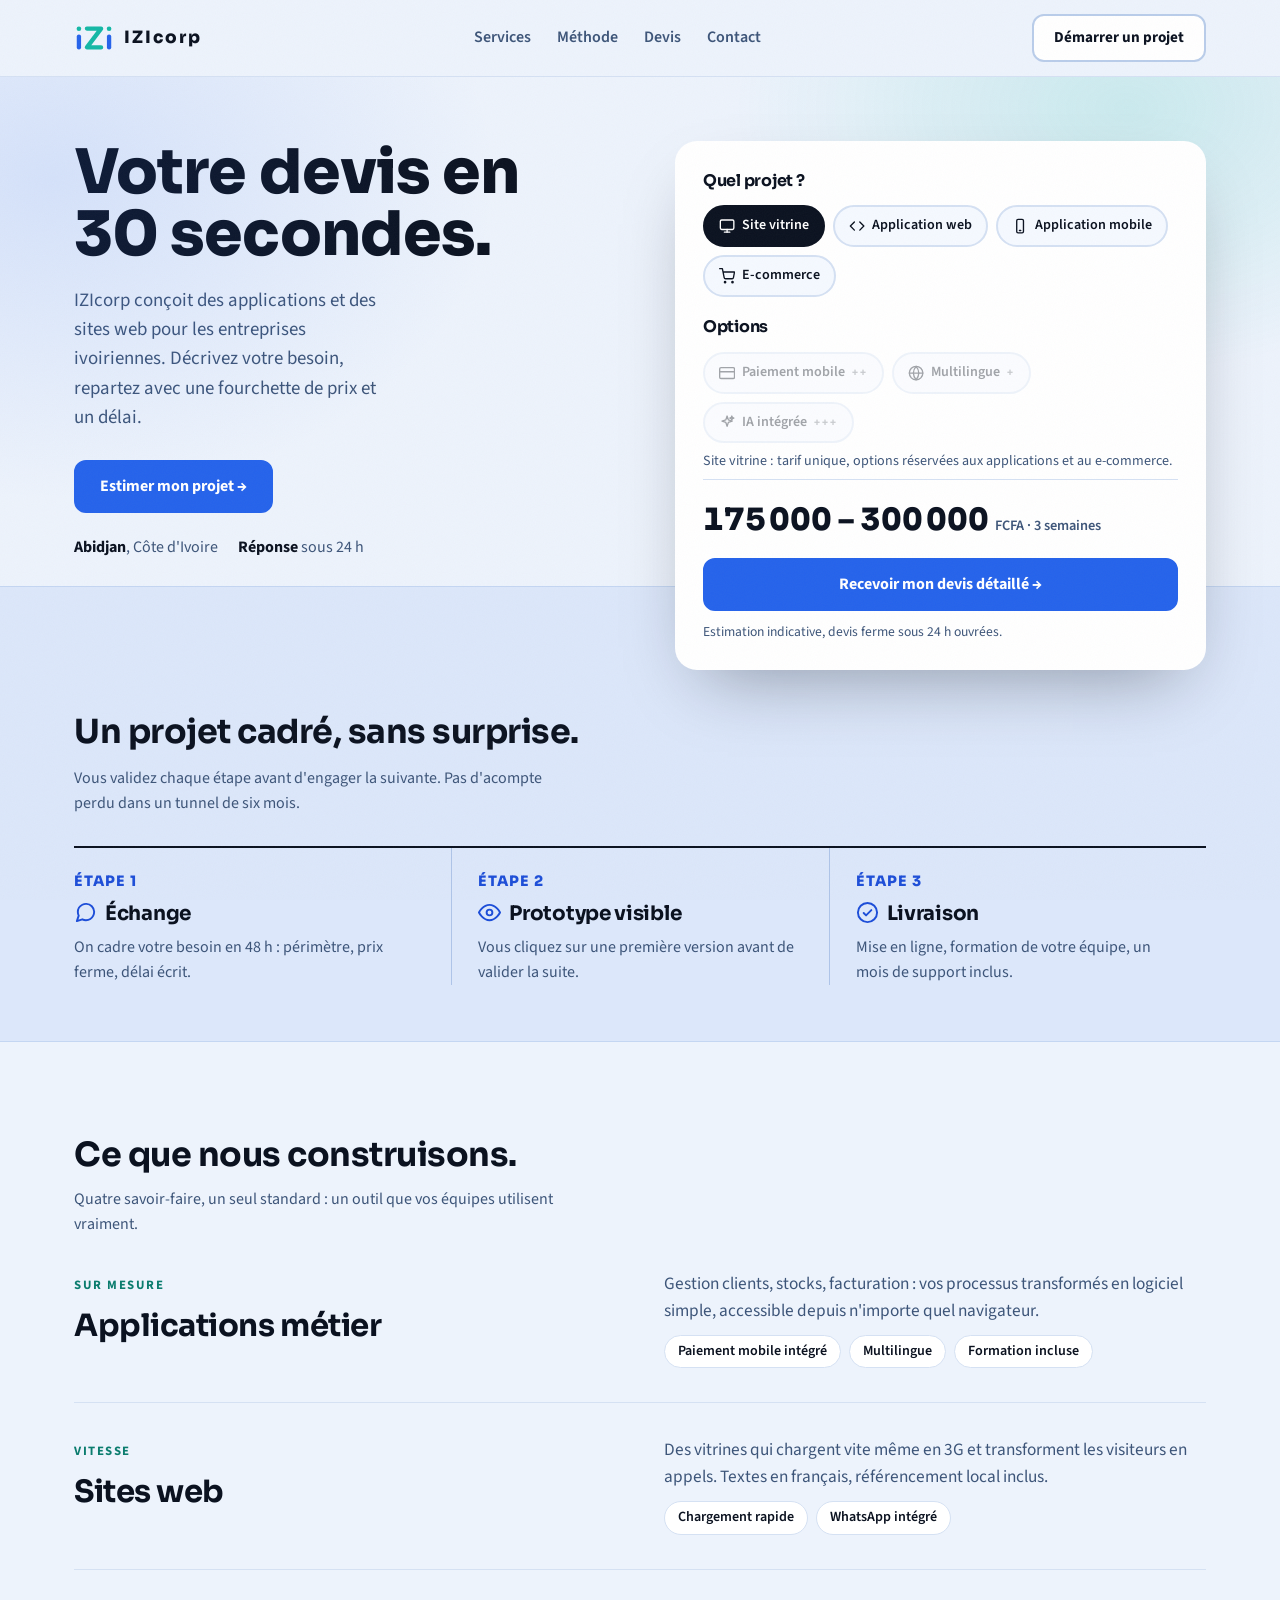
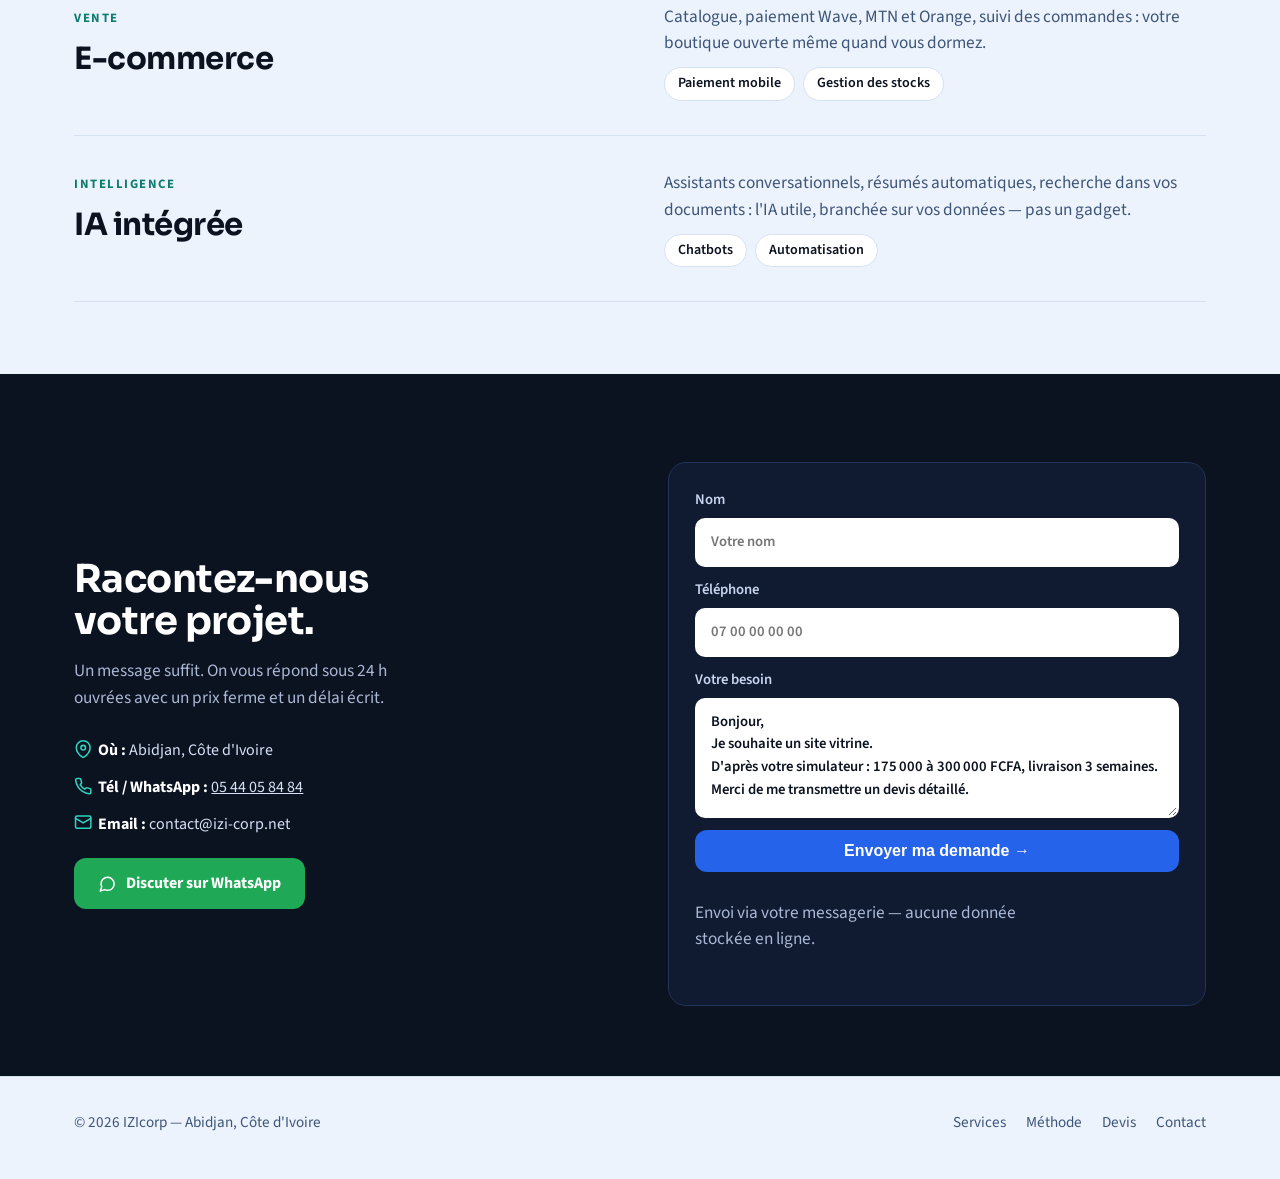
==== index.html @ d90603bd "Site vitrine IZIcorp : landing + estimateur + kit logo" ====
<!DOCTYPE html>
<html lang="fr">
<head>
<meta charset="utf-8">
<meta name="viewport" content="width=device-width,initial-scale=1">
<title>IZIcorp — Applications et sites web à Abidjan</title>
<meta name="description" content="IZIcorp conçoit des applications et des sites web pour les entreprises ivoiriennes. Estimez votre projet en 30 secondes, devis détaillé sous 24 h.">
<meta name="color-scheme" content="light">
<link rel="canonical" href="https://izi-corp.net/">
<meta property="og:type" content="website">
<meta property="og:locale" content="fr_CI">
<meta property="og:site_name" content="IZIcorp">
<meta property="og:title" content="IZIcorp — Applications et sites web à Abidjan">
<meta property="og:description" content="Estimez votre projet en 30 secondes : applications, sites web, e-commerce et IA pour les entreprises ivoiriennes. Devis détaillé sous 24 h.">
<meta property="og:url" content="https://izi-corp.net/">
<meta property="og:image" content="https://izi-corp.net/IZIcorp-logo/png/izicorp-logo-couleur-2048.png">
<meta name="twitter:card" content="summary_large_image">
<meta name="twitter:title" content="IZIcorp — Applications et sites web à Abidjan">
<meta name="twitter:description" content="Estimez votre projet en 30 secondes. Devis détaillé sous 24 h.">
<meta name="twitter:image" content="https://izi-corp.net/IZIcorp-logo/png/izicorp-logo-couleur-2048.png">
<script type="application/ld+json">
{"@context":"https://schema.org","@type":"ProfessionalService","name":"IZIcorp",
"description":"Conception d'applications, sites web, e-commerce et solutions IA à Abidjan, Côte d'Ivoire.",
"url":"https://izi-corp.net/","email":"contact@izi-corp.net",
"address":{"@type":"PostalAddress","addressLocality":"Abidjan","addressCountry":"CI"},
"areaServed":"Côte d'Ivoire","priceRange":"FCFA 175000+","telephone":"+2250544058484",
"openingHours":"Mo-Fr 08:00-18:00"}
</script>
<link rel="icon" href="IZIcorp-logo/favicon/favicon.ico" sizes="any">
<link rel="icon" href="IZIcorp-logo/favicon/favicon.svg" type="image/svg+xml">
<link rel="apple-touch-icon" href="IZIcorp-logo/png/apple-touch-icon-180.png">
<link rel="preconnect" href="https://fonts.googleapis.com">
<link rel="preconnect" href="https://fonts.gstatic.com" crossorigin>
<link href="https://fonts.googleapis.com/css2?family=Sora:wght@600;700;800&family=Source+Sans+3:ital,wght@0,400;0,600;0,700;1,400&display=swap" rel="stylesheet">
<style>
:root{
--bg:#EDF3FC; --surface:#fff; --ink:#0B1220; --muted:#3D5579;
--blue:#2563EB; --blue-deep:#1D4ED8; --teal:#14B8A6; --teal-ink:#0B7C6E;
--night:#0B1220; --line:#D5E1F3; --field:#F5F9FF;
}
*{box-sizing:border-box;margin:0;padding:0}
html{scroll-behavior:smooth}
body{font-family:'Source Sans 3',system-ui,-apple-system,'Segoe UI',sans-serif;background:var(--bg);color:var(--ink);line-height:1.55;-webkit-font-smoothing:antialiased}
body::after{content:"";position:fixed;inset:0;pointer-events:none;opacity:.035;z-index:60;
background-image:url("data:image/svg+xml,%3Csvg xmlns='http://www.w3.org/2000/svg' width='140' height='140'%3E%3Cfilter id='n'%3E%3CfeTurbulence type='fractalNoise' baseFrequency='0.9' numOctaves='2'/%3E%3C/filter%3E%3Crect width='140' height='140' filter='url(%23n)'/%3E%3C/svg%3E")}
.wrap{max-width:1180px;margin:0 auto;padding:0 24px}
h1,h2,h3{font-family:Sora,sans-serif;text-wrap:balance;letter-spacing:-.015em}
a{color:inherit}
:focus-visible{outline:3px solid var(--teal);outline-offset:3px;border-radius:6px}
/* ---------- header ---------- */
.site-head{position:sticky;top:0;z-index:50;background:rgba(237,243,252,.92);
background:color-mix(in srgb,var(--bg) 88%,transparent);backdrop-filter:blur(10px);-webkit-backdrop-filter:blur(10px);border-bottom:1px solid var(--line)}
.site-head .wrap{display:flex;align-items:center;justify-content:space-between;padding-top:14px;padding-bottom:14px}
.brand{display:flex;align-items:center;gap:10px;font-family:Sora,sans-serif;font-weight:800;letter-spacing:2px;font-size:17px;text-decoration:none}
nav.main{display:flex;gap:26px;font-weight:600;color:var(--muted)}
nav.main a{text-decoration:none}
nav.main a:hover{color:var(--ink)}
@media(max-width:760px){nav.main{display:none}.site-head .btn-ghost{display:none}.site-head .burger{display:block}}
.burger{display:none;position:relative}
.burger summary{list-style:none;cursor:pointer;font-weight:800;font-size:1.25rem;line-height:1;padding:9px 13px;border:2px solid #B9CDEA;border-radius:10px;background:var(--surface)}
.burger summary::-webkit-details-marker{display:none}
.burger .menu{position:absolute;right:0;top:calc(100% + 8px);background:var(--surface);border:1px solid var(--line);border-radius:14px;box-shadow:0 20px 50px -20px rgba(11,18,32,.35);display:grid;min-width:190px;padding:8px;z-index:60}
.burger .menu a{padding:11px 14px;text-decoration:none;font-weight:600;border-radius:8px}
.burger .menu a:hover{background:var(--field)}
.btn{display:inline-block;background:var(--blue);color:#fff;font-weight:700;padding:12px 24px;border-radius:12px;text-decoration:none;border:2px solid var(--blue);font-size:1rem}
@media(hover:hover){.btn:hover{background:var(--blue-deep);border-color:var(--blue-deep)}}
.btn-ghost{display:inline-block;font-weight:700;padding:10px 20px;border-radius:12px;text-decoration:none;color:var(--ink);border:2px solid #B9CDEA;background:var(--surface);font-size:.95rem}
@media(hover:hover){.btn-ghost:hover{border-color:var(--blue);color:var(--blue-deep)}}
/* ---------- hero ---------- */
.hero{position:relative}
.hero .wrap{display:grid;grid-template-columns:1.02fr .98fr;gap:48px;padding-top:64px;align-items:start}
.hero::before{content:"";position:absolute;inset:0;pointer-events:none;
background:
radial-gradient(560px 380px at 88% 6%,color-mix(in srgb,var(--teal) 16%,transparent),transparent 70%),
radial-gradient(640px 460px at 4% 20%,color-mix(in srgb,var(--blue) 12%,transparent),transparent 70%)}
.hero h1{font-size:clamp(2.5rem,4.8vw,4rem);font-weight:800;line-height:1.02}
.hero h1 .t{color:var(--teal-ink)}
.lead{color:var(--muted);font-size:1.18rem;margin:20px 0 28px;max-width:35ch}
.hero-cta{display:flex;gap:14px;flex-wrap:wrap;align-items:center}
.reassure{margin-top:22px;color:var(--muted);font-size:1rem;display:flex;gap:20px;flex-wrap:wrap}
.reassure b{color:var(--ink)}
/* estimator */
.estim{background:var(--surface);border-radius:22px;padding:28px;box-shadow:0 30px 70px -28px rgba(11,18,32,.4);margin-bottom:-84px;position:relative;z-index:2}
.estim h2{font-size:1rem;margin-bottom:12px}
.estim .grp{margin-bottom:16px}
.pills{display:flex;gap:8px;flex-wrap:wrap}
.pills button{border:2px solid var(--line);background:var(--field);border-radius:99px;padding:8px 14px;font:inherit;font-size:.88rem;font-weight:600;color:var(--ink);cursor:pointer}
@media(hover:hover){.pills button:hover{border-color:var(--blue)}}
.pills button.on{background:var(--ink);border-color:var(--ink);color:#fff}
.pills .cost{opacity:.55;font-weight:800;letter-spacing:2px;font-size:.8em}
.pills button{display:inline-flex;align-items:center;gap:7px}
.ic{width:1.15em;height:1.15em;flex:none;fill:none;stroke:currentColor;stroke-width:2;stroke-linecap:round;stroke-linejoin:round}
.step h3 .ic{color:var(--blue-deep);margin-right:8px;vertical-align:-0.2em}
.contact .direct .ic{margin-right:6px;vertical-align:-0.2em;color:#2DD4BF}
.btn-wa{display:inline-flex;align-items:center;gap:10px;margin-top:22px;background:#1FA855;color:#fff;font-weight:700;padding:13px 24px;border-radius:12px;text-decoration:none}
@media(hover:hover){.btn-wa:hover{background:#178542}}
.pills button:disabled{opacity:.38;cursor:not-allowed}
.hintline{font-size:.88rem;color:var(--muted);margin-top:8px;min-height:1.4em}
.result{border-top:1px solid var(--line);margin-top:6px;padding-top:16px}
.range{font-family:Sora,sans-serif;font-size:clamp(1.5rem,2.4vw,2rem);font-weight:800;font-variant-numeric:tabular-nums}
.range small{font-size:.9rem;font-family:'Source Sans 3',sans-serif;font-weight:600;color:var(--muted)}
.result .btn{margin-top:14px;width:100%;text-align:center}
.disclaimer{font-size:.85rem;color:var(--muted);margin-top:10px}
/* reveal */
.rv span{display:inline-block;transition:opacity .5s ease-out,transform .5s ease-out,filter .5s ease-out}
html.js .rv span{opacity:0;transform:translateY(10px);filter:blur(3px)}
html.js .rv.in span{opacity:1;transform:none;filter:none}
@media(prefers-reduced-motion:reduce){.rv span{opacity:1;transform:none;filter:none;transition:none}html{scroll-behavior:auto}}
/* ---------- method band ---------- */
.band{background:#DCE7FA;border-block:1px solid #C4D6F2;padding:120px 0 56px}
.band h2{font-size:clamp(1.6rem,2.6vw,2.2rem);margin-bottom:8px}
.band .sub{color:var(--muted);margin-bottom:30px;max-width:60ch}
.steps{display:grid;grid-template-columns:repeat(3,1fr);gap:0;border-top:2px solid var(--ink)}
.step{padding:22px 26px 0 0}
.step + .step{padding-left:26px;border-left:1px solid #AEC4E8}
.step .n{font-family:Sora,sans-serif;font-weight:800;color:var(--blue-deep);font-size:.9rem;letter-spacing:1px}
.step h3{font-size:1.25rem;margin:6px 0}
.step p{color:var(--muted)}
@media(max-width:820px){.steps{grid-template-columns:1fr}.step + .step{padding-left:0;border-left:none;border-top:1px solid #AEC4E8;padding-top:18px;margin-top:18px}}
/* ---------- services ---------- */
.services{padding:88px 0 72px}
.services h2{font-size:clamp(1.6rem,2.6vw,2.2rem);margin-bottom:6px}
.services .sub{color:var(--muted);margin-bottom:8px;max-width:62ch}
.svc{display:grid;grid-template-columns:1fr 1fr;gap:20px 48px;padding:34px 0;border-bottom:1px solid var(--line);align-items:baseline}
.svc:first-of-type{padding-top:26px}
.svc h3{font-size:clamp(1.5rem,2.4vw,2rem)}
.svc h3 .tag{font-family:'Source Sans 3';font-size:.8rem;font-weight:700;letter-spacing:1.5px;color:var(--teal-ink);display:block;margin-bottom:6px}
.svc p{color:var(--muted);font-size:1.08rem}
.svc ul{list-style:none;margin-top:10px;display:flex;gap:8px;flex-wrap:wrap}
.svc li{font-size:.88rem;font-weight:600;background:var(--surface);border:1px solid var(--line);border-radius:99px;padding:5px 13px}
@media(max-width:820px){.svc{grid-template-columns:1fr;gap:8px}}
/* ---------- contact ---------- */
.contact{background:var(--night);color:#fff;padding:88px 0 70px}
.contact .wrap{display:grid;grid-template-columns:1fr 1fr;gap:56px;align-items:center}
.contact h2{font-size:clamp(1.8rem,3vw,2.6rem);line-height:1.08}
.contact h2 .t{color:#2DD4BF}
.contact p{color:#A9B8D4;margin:16px 0 26px;max-width:38ch;font-size:1.08rem}
.contact .direct{list-style:none;display:grid;gap:12px;color:#D6E1F5}
.contact .direct b{color:#fff}
form#cform{display:grid;gap:12px;background:#101B31;border:1px solid #22345A;border-radius:18px;padding:26px}
label{font-weight:600;font-size:.92rem;color:#C7D5EE;display:grid;gap:6px}
input,textarea{font:inherit;color:var(--ink);background:#fff;border:2px solid transparent;border-radius:10px;padding:11px 14px;width:100%}
input:focus,textarea:focus{outline:none;border-color:var(--teal)}
textarea{min-height:120px;resize:vertical}
form .btn{border:none;cursor:pointer;font-size:1rem}
.formnote{font-size:.86rem;color:#A9BBD9}
@media(max-width:860px){.contact .wrap{grid-template-columns:1fr}}
/* ---------- footer ---------- */
footer{border-top:1px solid var(--line);padding:34px 0 44px;color:var(--muted);font-size:.95rem}
footer .wrap{display:flex;justify-content:space-between;gap:24px;flex-wrap:wrap;align-items:center}
footer nav{display:flex;gap:20px}
footer nav a{text-decoration:none}footer nav a:hover{color:var(--ink)}
@media(max-width:900px){.hero .wrap{grid-template-columns:1fr}.estim{margin-bottom:-64px}}
section{scroll-margin-top:76px}
</style>
</head>
<body>
<header class="site-head">
<div class="wrap">
<a class="brand" href="#top" aria-label="IZIcorp — accueil">
<img src="IZIcorp-logo/svg/izicorp-logo-couleur.svg" alt="" width="40" height="28">IZIcorp
</a>
<nav class="main" aria-label="Navigation">
<a href="#services">Services</a><a href="#methode">Méthode</a><a href="#devis">Devis</a><a href="#contact">Contact</a>
</nav>
<details class="burger"><summary aria-label="Menu">☰</summary>
<div class="menu"><a href="#services">Services</a><a href="#methode">Méthode</a><a href="#devis">Devis</a><a href="#contact">Contact</a></div>
</details>
<a class="btn-ghost" href="#contact">Démarrer un projet</a>
</div>
</header>

<main id="top">
<svg width="0" height="0" style="position:absolute" aria-hidden="true"><defs>
<symbol id="i-monitor" viewBox="0 0 24 24"><rect x="2" y="3" width="20" height="14" rx="2"/><line x1="8" y1="21" x2="16" y2="21"/><line x1="12" y1="17" x2="12" y2="21"/></symbol>
<symbol id="i-code" viewBox="0 0 24 24"><polyline points="16 18 22 12 16 6"/><polyline points="8 6 2 12 8 18"/></symbol>
<symbol id="i-mobile" viewBox="0 0 24 24"><rect x="7" y="2" width="10" height="20" rx="2"/><line x1="11" y1="18.5" x2="13" y2="18.5"/></symbol>
<symbol id="i-cart" viewBox="0 0 24 24"><circle cx="9" cy="21" r="1"/><circle cx="20" cy="21" r="1"/><path d="M1 1h4l2.68 13.39a2 2 0 0 0 2 1.61h9.72a2 2 0 0 0 2-1.61L23 6H6"/></symbol>
<symbol id="i-card" viewBox="0 0 24 24"><rect x="1" y="4" width="22" height="16" rx="2"/><line x1="1" y1="10" x2="23" y2="10"/></symbol>
<symbol id="i-globe" viewBox="0 0 24 24"><circle cx="12" cy="12" r="10"/><line x1="2" y1="12" x2="22" y2="12"/><path d="M12 2a15.3 15.3 0 0 1 4 10 15.3 15.3 0 0 1-4 10 15.3 15.3 0 0 1-4-10 15.3 15.3 0 0 1 4-10z"/></symbol>
<symbol id="i-spark" viewBox="0 0 24 24"><path d="M12 3l1.9 5.7 5.7 1.8-5.7 1.9L12 18.1l-1.9-5.7-5.7-1.9 5.7-1.8z"/><path d="M19 3l.8 2.2 2.2.8-2.2.8L19 9l-.8-2.2-2.2-.8 2.2-.8z"/></symbol>
<symbol id="i-chat" viewBox="0 0 24 24"><path d="M21 11.5a8.38 8.38 0 0 1-.9 3.8 8.5 8.5 0 0 1-7.6 4.7 8.38 8.38 0 0 1-3.8-.9L3 21l1.9-5.7a8.38 8.38 0 0 1-.9-3.8 8.5 8.5 0 0 1 4.7-7.6 8.38 8.38 0 0 1 3.8-.9h.5a8.48 8.48 0 0 1 8 8v.5z"/></symbol>
<symbol id="i-eye" viewBox="0 0 24 24"><path d="M1 12s4-8 11-8 11 8 11 8-4 8-11 8-11-8-11-8z"/><circle cx="12" cy="12" r="3"/></symbol>
<symbol id="i-check" viewBox="0 0 24 24"><circle cx="12" cy="12" r="10"/><path d="M8 12.5l2.5 2.5L16 9.5"/></symbol>
<symbol id="i-pin" viewBox="0 0 24 24"><path d="M21 10c0 7-9 13-9 13s-9-6-9-13a9 9 0 0 1 18 0z"/><circle cx="12" cy="10" r="3"/></symbol>
<symbol id="i-mail" viewBox="0 0 24 24"><rect x="2" y="4" width="20" height="16" rx="2"/><path d="M22 7l-10 6L2 7"/></symbol>
<symbol id="i-phone" viewBox="0 0 24 24"><path d="M22 16.92v3a2 2 0 0 1-2.18 2 19.79 19.79 0 0 1-8.63-3.07 19.5 19.5 0 0 1-6-6A19.79 19.79 0 0 1 2.12 4.18 2 2 0 0 1 4.11 2h3a2 2 0 0 1 2 1.72c.13.96.36 1.9.7 2.81a2 2 0 0 1-.45 2.11L8.09 9.91a16 16 0 0 0 6 6l1.27-1.27a2 2 0 0 1 2.11-.45c.91.34 1.85.57 2.81.7A2 2 0 0 1 22 16.92z"/></symbol>
</defs></svg>
<section class="hero" aria-label="Estimation de projet">
<div class="wrap">
<div>
<h1 class="rv">Votre devis en 30 secondes.</h1>
<p class="lead">IZIcorp conçoit des applications et des sites web pour les entreprises ivoiriennes. Décrivez votre besoin, repartez avec une fourchette de prix et un délai.</p>
<div class="hero-cta">
<a class="btn" href="#devis">Estimer mon projet →</a>
</div>
<div class="reassure"><span><b>Abidjan</b>, Côte d'Ivoire</span><span><b>Réponse</b> sous 24 h</span></div>
</div>
<div class="estim" id="devis" role="group" aria-label="Estimateur de projet">
<h2>Quel projet ?</h2>
<div class="pills" id="types" role="group" aria-label="Type de projet">
<button data-t="vitrine" class="on"><svg class="ic"><use href="#i-monitor"/></svg>Site vitrine</button><button data-t="web"><svg class="ic"><use href="#i-code"/></svg>Application web</button><button data-t="mobile"><svg class="ic"><use href="#i-mobile"/></svg>Application mobile</button><button data-t="ecommerce"><svg class="ic"><use href="#i-cart"/></svg>E-commerce</button>
</div>
<h2 style="margin-top:18px">Options</h2>
<div class="pills" id="opts" role="group" aria-label="Options">
<button data-o="paiement"><svg class="ic"><use href="#i-card"/></svg>Paiement mobile <span class="cost">++</span></button><button data-o="langues"><svg class="ic"><use href="#i-globe"/></svg>Multilingue <span class="cost">+</span></button><button data-o="ia"><svg class="ic"><use href="#i-spark"/></svg>IA intégrée <span class="cost">+++</span></button>
</div>
<p class="hintline" id="hint"></p>
<div class="result">
<div class="range" id="range"></div>
<a class="btn" id="devisBtn" href="#contact">Recevoir mon devis détaillé →</a>
<p class="disclaimer">Estimation indicative, devis ferme sous 24 h ouvrées.</p>
</div>
</div>
</div>
</section>

<section class="band" id="methode" aria-label="Notre méthode">
<div class="wrap">
<h2 class="rv">Un projet cadré, sans surprise.</h2>
<p class="sub">Vous validez chaque étape avant d'engager la suivante. Pas d'acompte perdu dans un tunnel de six mois.</p>
<div class="steps">
<div class="step"><div class="n">ÉTAPE 1</div><h3><svg class="ic"><use href="#i-chat"/></svg>Échange</h3><p>On cadre votre besoin en 48 h : périmètre, prix ferme, délai écrit.</p></div>
<div class="step"><div class="n">ÉTAPE 2</div><h3><svg class="ic"><use href="#i-eye"/></svg>Prototype visible</h3><p>Vous cliquez sur une première version avant de valider la suite.</p></div>
<div class="step"><div class="n">ÉTAPE 3</div><h3><svg class="ic"><use href="#i-check"/></svg>Livraison</h3><p>Mise en ligne, formation de votre équipe, un mois de support inclus.</p></div>
</div>
</div>
</section>

<section class="services" id="services" aria-label="Nos services">
<div class="wrap">
<h2 class="rv">Ce que nous construisons.</h2>
<p class="sub">Quatre savoir-faire, un seul standard : un outil que vos équipes utilisent vraiment.</p>
<div class="svc">
<h3><span class="tag">SUR MESURE</span>Applications métier</h3>
<div><p>Gestion clients, stocks, facturation : vos processus transformés en logiciel simple, accessible depuis n'importe quel navigateur.</p>
<ul><li>Paiement mobile intégré</li><li>Multilingue</li><li>Formation incluse</li></ul></div>
</div>
<div class="svc">
<h3><span class="tag">VITESSE</span>Sites web</h3>
<div><p>Des vitrines qui chargent vite même en 3G et transforment les visiteurs en appels. Textes en français, référencement local inclus.</p>
<ul><li>Chargement rapide</li><li>WhatsApp intégré</li></ul></div>
</div>
<div class="svc">
<h3><span class="tag">VENTE</span>E-commerce</h3>
<div><p>Catalogue, paiement Wave, MTN et Orange, suivi des commandes : votre boutique ouverte même quand vous dormez.</p>
<ul><li>Paiement mobile</li><li>Gestion des stocks</li></ul></div>
</div>
<div class="svc">
<h3><span class="tag">INTELLIGENCE</span>IA intégrée</h3>
<div><p>Assistants conversationnels, résumés automatiques, recherche dans vos documents : l'IA utile, branchée sur vos données — pas un gadget.</p>
<ul><li>Chatbots</li><li>Automatisation</li></ul></div>
</div>
</div>
</section>

<section class="contact" id="contact" aria-label="Contact">
<div class="wrap">
<div>
<h2 class="rv">Racontez-nous votre projet.</h2>
<p>Un message suffit. On vous répond sous 24 h ouvrées avec un prix ferme et un délai écrit.</p>
<ul class="direct">
<li><b><svg class="ic"><use href="#i-pin"/></svg>Où :</b> Abidjan, Côte d'Ivoire</li>
<li><b><svg class="ic"><use href="#i-phone"/></svg>Tél / WhatsApp :</b> <a href="tel:+2250544058484">05 44 05 84 84</a></li>
<li><b><svg class="ic"><use href="#i-mail"/></svg>Email :</b> contact@izi-corp.net</li>
</ul>
<a class="btn-wa" href="https://wa.me/2250544058484?text=Bonjour%2C%20je%20vous%20contacte%20depuis%20le%20site%20IZIcorp%20pour%20un%20projet."><svg class="ic"><use href="#i-chat"/></svg>Discuter sur WhatsApp</a>
</div>
<form id="cform">
<label>Nom<input name="nom" required autocomplete="name" placeholder="Votre nom"></label>
<label>Téléphone<input name="tel" required autocomplete="tel" placeholder="07 00 00 00 00"></label>
<label>Votre besoin<textarea name="msg" id="cmsg" required placeholder="Ex. : une application pour suivre mon stock…"></textarea></label>
<button class="btn" type="submit">Envoyer ma demande →</button>
<p class="formnote">Envoi via votre messagerie — aucune donnée stockée en ligne.</p>
</form>
</div>
</section>
</main>

<footer>
<div class="wrap">
<span>© 2026 IZIcorp — Abidjan, Côte d'Ivoire</span>
<nav aria-label="Pied de page"><a href="#services">Services</a><a href="#methode">Méthode</a><a href="#devis">Devis</a><a href="#contact">Contact</a></nav>
</div>
</footer>

<script>
document.documentElement.classList.add("js");
/* Grille tarifaire indicative (FCFA) — modifiable ici */
const GRILLE={
vitrine:{min:175000,max:300000,delai:"3 semaines",opts:0},
web:{min:450000,max:750000,delai:["6 semaines","8 semaines"]},
mobile:{min:600000,max:1000000,delai:["8 semaines","10 semaines"]},
ecommerce:{min:375000,max:600000,delai:["5 semaines","6 semaines"]}
};
/* Surcoût par option (FCFA) : + modeste · ++ moyen · +++ élevé */
const OPT_PLUS={langues:[50000,75000],paiement:[100000,175000],ia:[200000,325000]};
const NOMS={vitrine:"site vitrine",web:"application web",mobile:"application mobile",ecommerce:"site e-commerce"};
const OPTN={paiement:"paiement mobile",langues:"multilingue",ia:"IA intégrée"};
let type="vitrine",opts=new Set();
const fmt=n=>n.toLocaleString("fr-FR");
const typesEl=document.getElementById("types"),optsEl=document.getElementById("opts"),
rangeEl=document.getElementById("range"),hintEl=document.getElementById("hint"),
btnEl=document.getElementById("devisBtn"),msgEl=document.getElementById("cmsg");
function render(){
[...typesEl.children].forEach(b=>b.classList.toggle("on",b.dataset.t===type));
[...optsEl.children].forEach(b=>{
b.classList.toggle("on",opts.has(b.dataset.o));
b.disabled=(type==="vitrine");
});
const g=GRILLE[type],n=opts.size;
if(type==="vitrine"&&n>0){opts.clear();return render();}
if((type!=="vitrine")&&n>1){contactMode("Votre projet combine plusieurs options : il mérite un chiffrage sur mesure.");return;}
if(type==="vitrine"){
hintEl.textContent="Site vitrine : tarif unique, options réservées aux applications et au e-commerce.";
setRange(g.min,g.max,g.delai);
btnEl.href="#contact";
btnEl.textContent="Recevoir mon devis détaillé →";
msgEl.value=`Bonjour,\nJe souhaite un ${NOMS[type]}.\nD'après votre simulateur : ${fmt(g.min)} à ${fmt(g.max)} FCFA, livraison ${g.delai}.\nMerci de me transmettre un devis détaillé.`;
return;
}
let mn=g.min,mx=g.max,dl=Array.isArray(g.delai)?g.delai[0]:g.delai;
if(n===1){const key=[...opts][0],pl=OPT_PLUS[key];mn+=pl[0];mx+=pl[1];if(Array.isArray(g.delai))dl=g.delai[1];
const o=OPTN[key];
hintEl.textContent=`Option incluse : ${o}.`;
msgEl.value=`Bonjour,\nJe souhaite une ${NOMS[type]} avec ${o}.\nD'après votre simulateur : ${fmt(mn)} à ${fmt(mx)} FCFA, ${dl}.\nMerci de me transmettre un devis détaillé.`;
}else{hintEl.textContent="Sélectionnez au plus une option, ou contactez-nous pour combiner.";
msgEl.value=`Bonjour,\nJe souhaite une ${NOMS[type]} (sans option).\nD'après votre simulateur : ${fmt(mn)} à ${fmt(mx)} FCFA, ${dl}.\nMerci de me transmettre un devis détaillé.`;}
setRange(mn,mx,dl);
btnEl.href="#contact";btnEl.textContent="Recevoir mon devis détaillé →";
}
let curMin=0,curMax=0,firstPaint=true;
function setRange(mn,mx,dl){
if(firstPaint){firstPaint=false;curMin=mn;curMax=mx;
rangeEl.innerHTML=`${fmt(mn)} – ${fmt(mx)} <small>FCFA · ${dl}</small>`;return;}
const fromMin=curMin,fromMax=curMax,t0=performance.now(),D=450;
curMin=mn;curMax=mx;
if(window.matchMedia("(prefers-reduced-motion: reduce)").matches||!("requestAnimationFrame" in window)){
rangeEl.innerHTML=`${fmt(mn)} – ${fmt(mx)} <small>FCFA · ${dl}</small>`;return;}
function step(t){const k=Math.min(1,(t-t0)/D),e=1-Math.pow(1-k,3);
const a=Math.round(fromMin+(mn-fromMin)*e),b=Math.round(fromMax+(mx-fromMax)*e);
rangeEl.innerHTML=`${fmt(a)} – ${fmt(b)} <small>FCFA · ${dl}</small>`;
if(k<1)requestAnimationFrame(step);}
requestAnimationFrame(step);
}
function contactMode(msg){
hintEl.textContent="";
rangeEl.innerHTML=`<span style="font-size:1.2rem">Projet sur mesure</span> <small>parlons-en directement</small>`;
btnEl.href="#contact";btnEl.textContent="Prendre contact →";
msgEl.value=`Bonjour,\nMon projet : ${NOMS[type]} avec ${[...opts].map(o=>OPTN[o]).join(" + ")}.\nMerci de me recontacter pour un chiffrage sur mesure.`;
}
typesEl.addEventListener("click",e=>{const b=e.target.closest("button");if(!b)return;type=b.dataset.t;if(type==="vitrine")opts.clear();render();});
optsEl.addEventListener("click",e=>{const b=e.target.closest("button");if(!b||b.disabled)return;
const o=b.dataset.o;opts.has(o)?opts.delete(o):opts.add(o);render();});
document.getElementById("cform").addEventListener("submit",e=>{
const f=new FormData(e.target);
location.href=`mailto:contact@izi-corp.net?subject=${encodeURIComponent("Demande de devis — "+(f.get("nom")||""))}&body=${encodeURIComponent("Nom : "+f.get("nom")+"\nTéléphone : "+f.get("tel")+"\n\n"+f.get("msg"))}`;
e.preventDefault();
});
/* révélations mot-à-mot */
document.querySelectorAll(".rv").forEach(h=>{
const words=h.textContent.trim().split(/\s+/);
h.setAttribute("aria-label",h.textContent.trim());
h.innerHTML=words.map((w,i)=>`<span style="transition-delay:${Math.min(i*45,540)}ms">${w}</span>`).join(" ");
});
const io=new IntersectionObserver(es=>es.forEach(e=>{if(e.isIntersecting){e.target.classList.add("in");io.unobserve(e.target);}}),{threshold:.4});
document.querySelectorAll(".rv").forEach(h=>io.observe(h));
render();
</script>
</body>
</html>
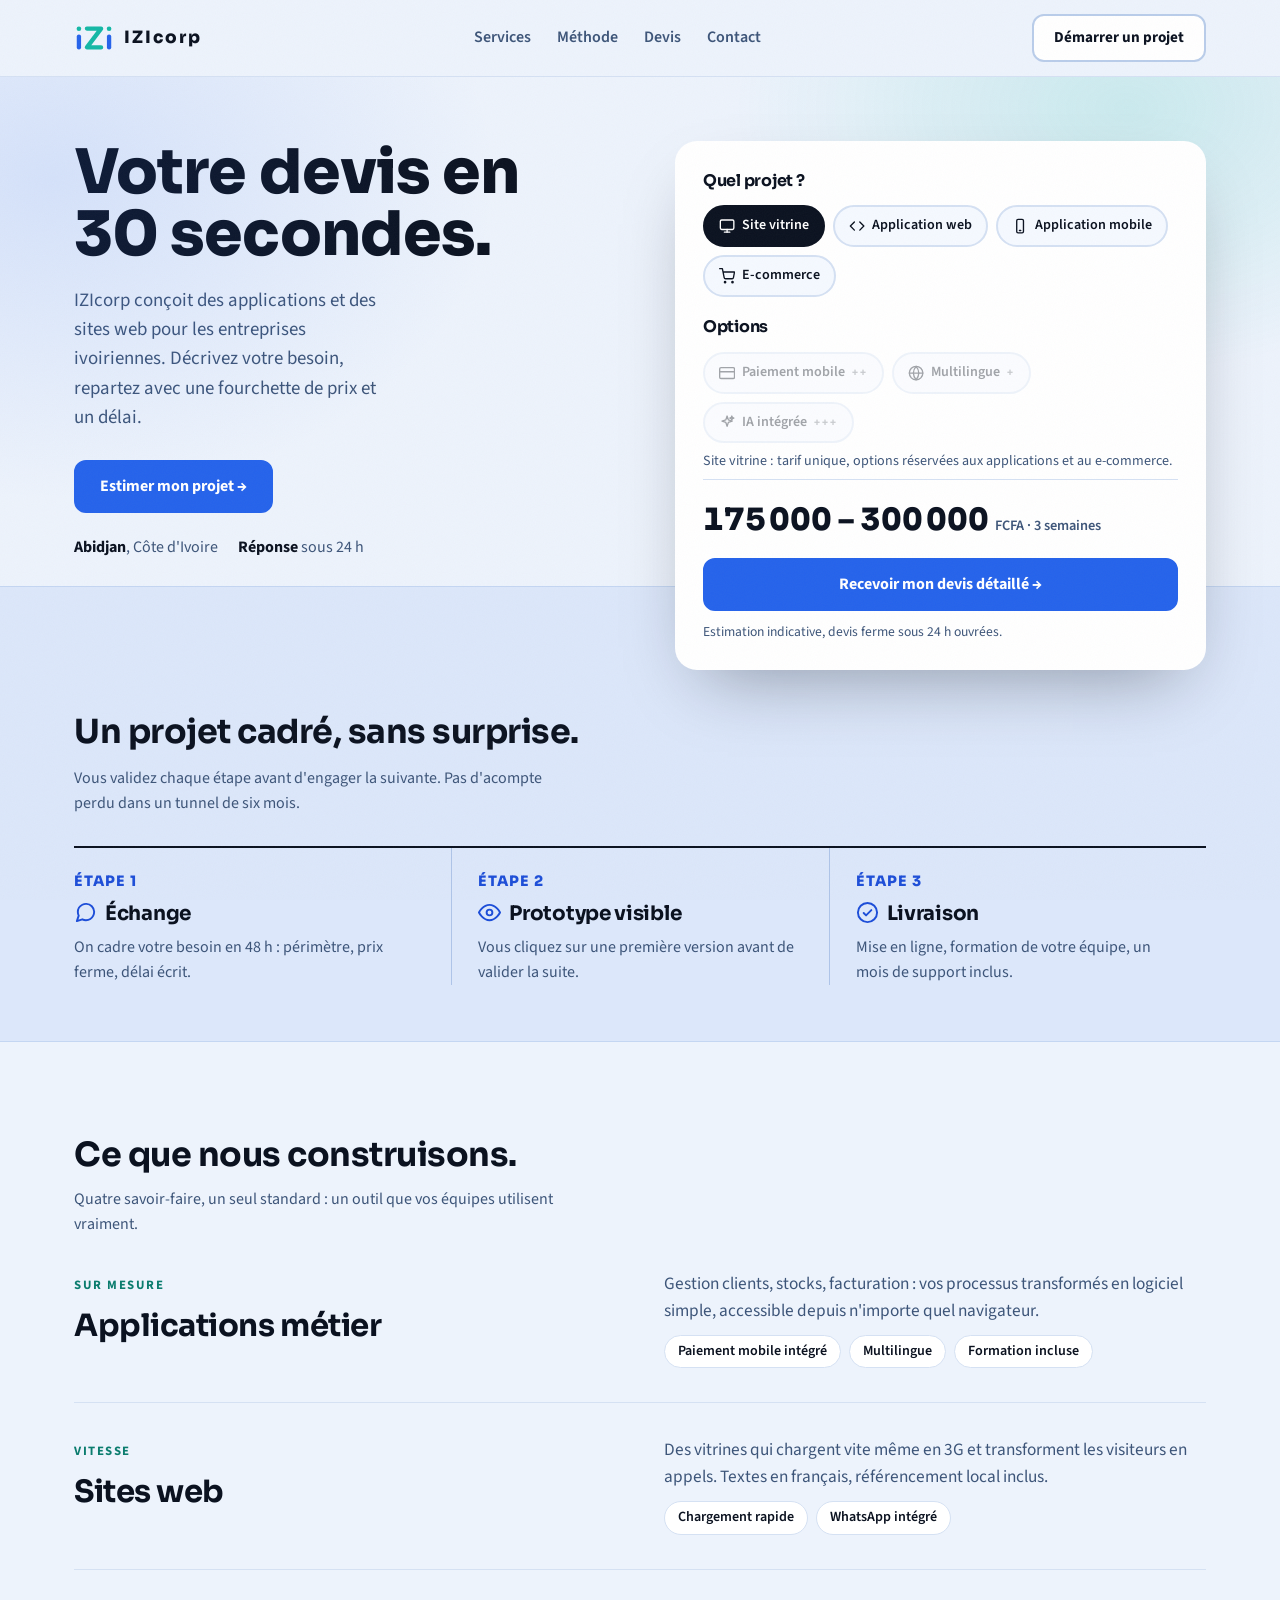
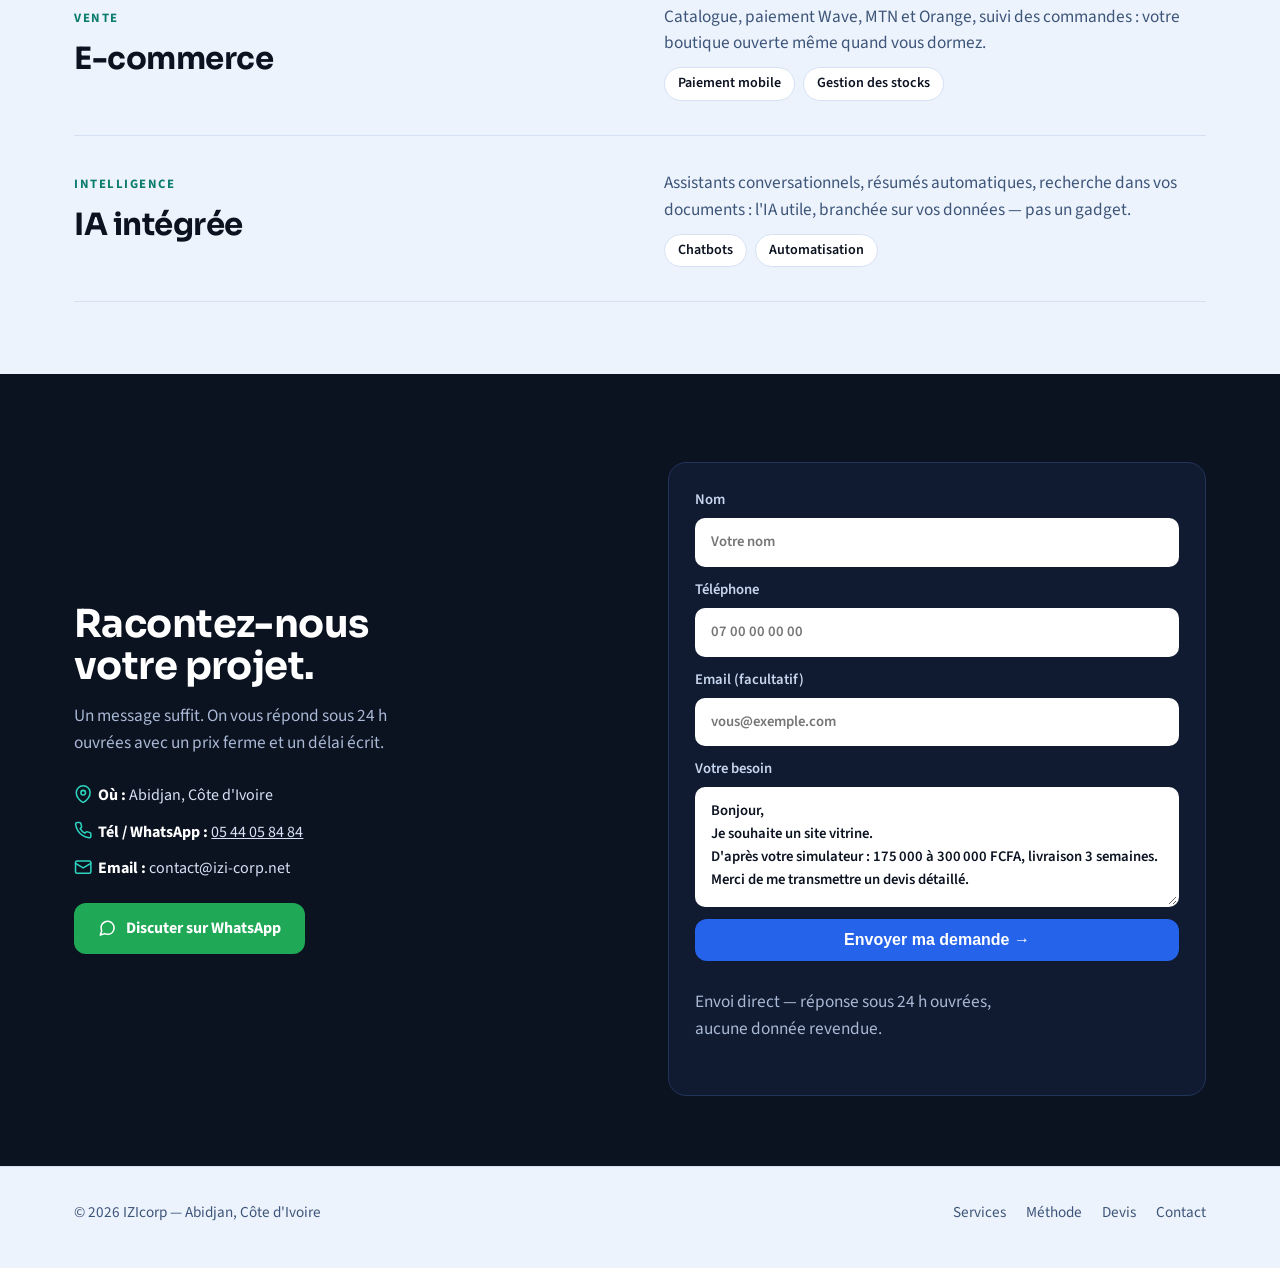
==== commit 54c9f3fc: "Formulaire : email client facultatif + envoi Web3Forms" ====
--- a/index.html
+++ b/index.html
@@ -144,6 +144,9 @@
 textarea{min-height:120px;resize:vertical}
 form .btn{border:none;cursor:pointer;font-size:1rem}
 .formnote{font-size:.86rem;color:#A9BBD9}
+.formok{background:#0E2A1F;border:1px solid #1FA855;border-radius:14px;padding:22px;color:#fff}
+.formok h3{font-size:1.2rem;margin-bottom:8px}
+.formok p{margin:0;color:#C7F0D8}
 @media(max-width:860px){.contact .wrap{grid-template-columns:1fr}}
 /* ---------- footer ---------- */
 footer{border-top:1px solid var(--line);padding:34px 0 44px;color:var(--muted);font-size:.95rem}
@@ -269,9 +272,11 @@
 <form id="cform">
 <label>Nom<input name="nom" required autocomplete="name" placeholder="Votre nom"></label>
 <label>Téléphone<input name="tel" required autocomplete="tel" placeholder="07 00 00 00 00"></label>
+<label>Email (facultatif)<input type="email" name="email" autocomplete="email" placeholder="vous@exemple.com"></label>
 <label>Votre besoin<textarea name="msg" id="cmsg" required placeholder="Ex. : une application pour suivre mon stock…"></textarea></label>
+<input type="checkbox" name="botcheck" style="display:none" tabindex="-1" autocomplete="off">
 <button class="btn" type="submit">Envoyer ma demande →</button>
-<p class="formnote">Envoi via votre messagerie — aucune donnée stockée en ligne.</p>
+<p class="formnote">Envoi direct — réponse sous 24 h ouvrées, aucune donnée revendue.</p>
 </form>
 </div>
 </section>
@@ -352,11 +357,29 @@
 typesEl.addEventListener("click",e=>{const b=e.target.closest("button");if(!b)return;type=b.dataset.t;if(type==="vitrine")opts.clear();render();});
 optsEl.addEventListener("click",e=>{const b=e.target.closest("button");if(!b||b.disabled)return;
 const o=b.dataset.o;opts.has(o)?opts.delete(o):opts.add(o);render();});
-document.getElementById("cform").addEventListener("submit",e=>{
-const f=new FormData(e.target);
-location.href=`mailto:contact@izi-corp.net?subject=${encodeURIComponent("Demande de devis — "+(f.get("nom")||""))}&body=${encodeURIComponent("Nom : "+f.get("nom")+"\nTéléphone : "+f.get("tel")+"\n\n"+f.get("msg"))}`;
+document.getElementById("cform").addEventListener("submit",async e=>{
 e.preventDefault();
-});
+const form=e.target,f=new FormData(form),btn=form.querySelector('button[type=submit]'),
+note=form.querySelector(".formnote");
+btn.disabled=true;btn.textContent="Envoi en cours…";
+const mail=String(f.get("email")||"").trim();
+const payload={access_key:"ee76747f-455c-422e-8bd1-18835ee63442",
+subject:"Demande de devis — "+(f.get("nom")||"Site IZIcorp"),
+from_name:"Site IZIcorp",name:String(f.get("nom")||""),
+message:"Nom : "+f.get("nom")+"\nTéléphone : "+f.get("tel")+(mail?"\nEmail : "+mail:"")+"\n\n"+f.get("msg"),
+botcheck:f.get("botcheck")||""};
+if(mail)payload.email=mail;
+try{
+const res=await fetch("https://api.web3forms.com/submit",{method:"POST",
+headers:{"Content-Type":"application/json",Accept:"application/json"},
+body:JSON.stringify(payload)});
+const data=await res.json();
+if(!data.success)throw new Error(data.message||"refusé");
+form.innerHTML='<div class="formok"><h3>Message envoyé ✓</h3><p>Merci ! On vous répond sous 24 h ouvrées avec un prix ferme et un délai écrit.</p></div>';
+}catch(err){
+btn.disabled=false;btn.textContent="Envoyer ma demande →";
+note.textContent="Échec de l'envoi. Écrivez-nous sur WhatsApp au 05 44 05 84 84 ou à contact@izi-corp.net.";
+}});
 /* révélations mot-à-mot */
 document.querySelectorAll(".rv").forEach(h=>{
 const words=h.textContent.trim().split(/\s+/);
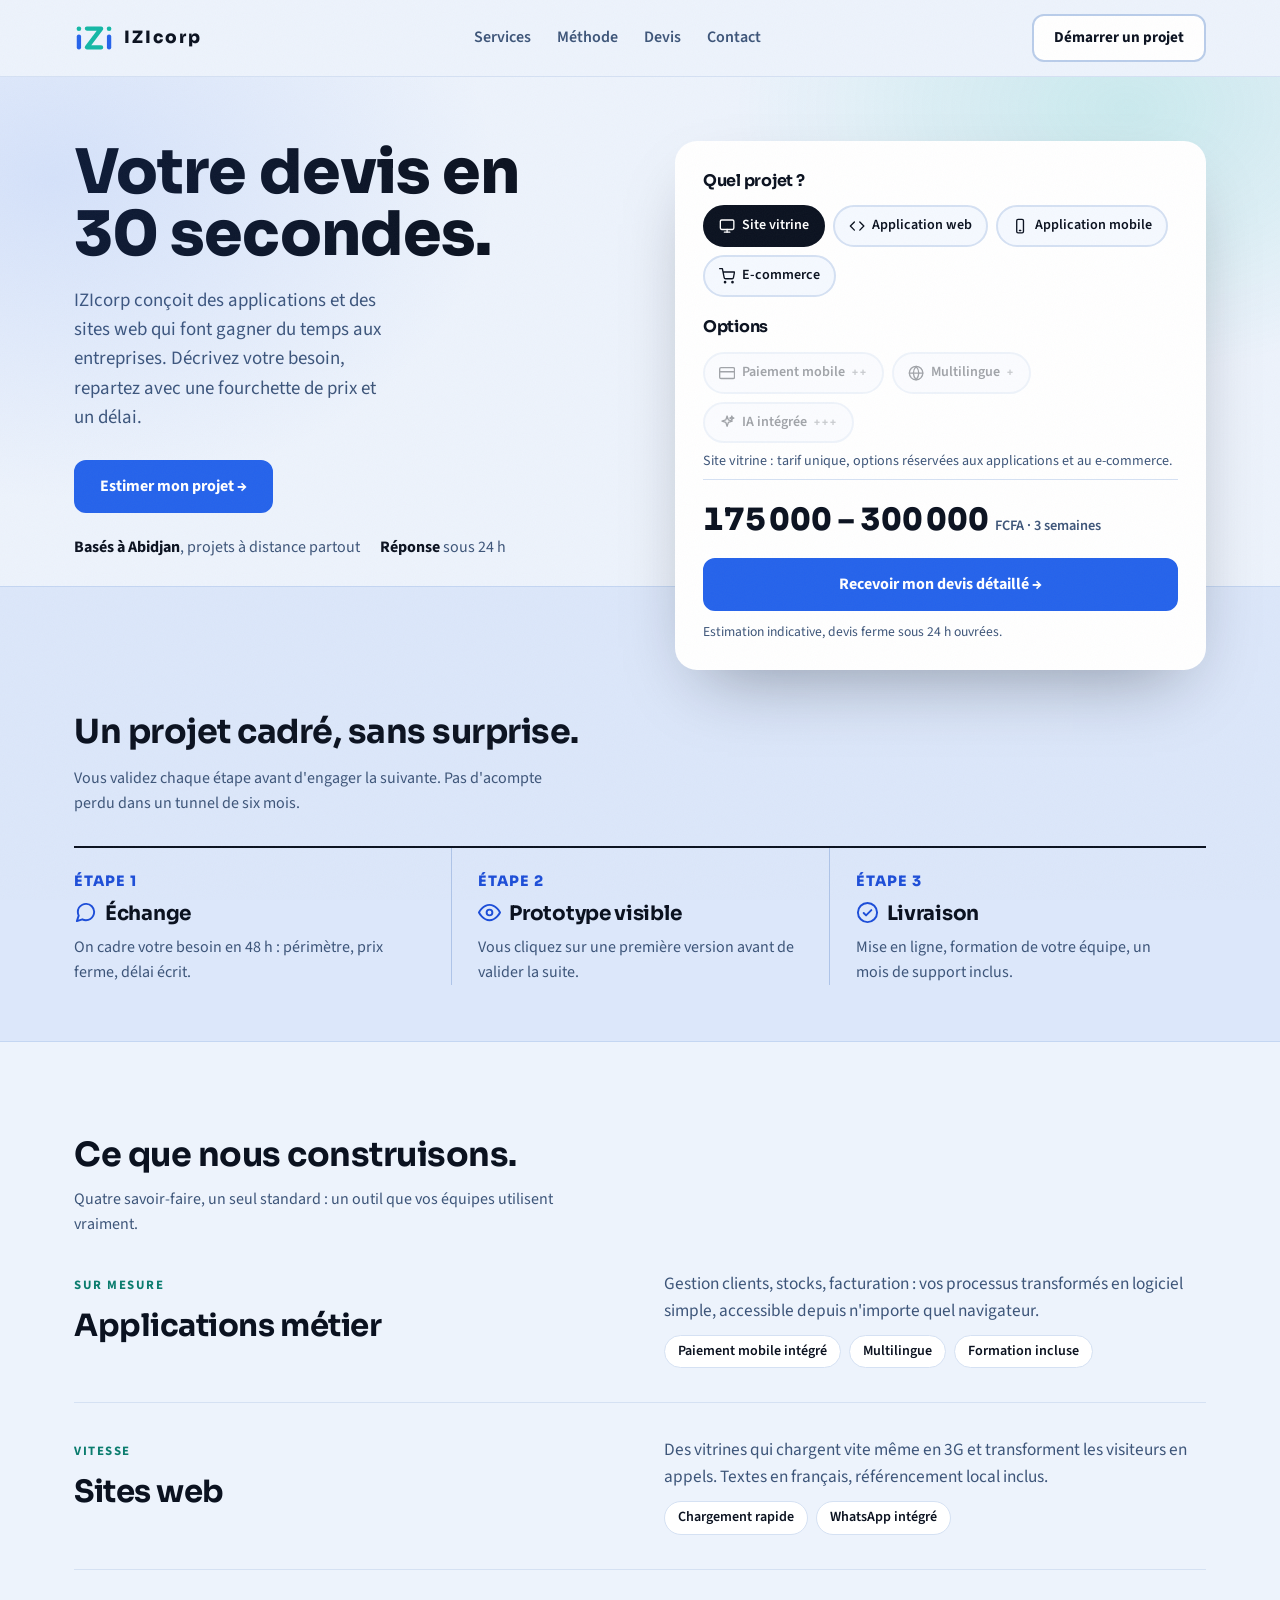
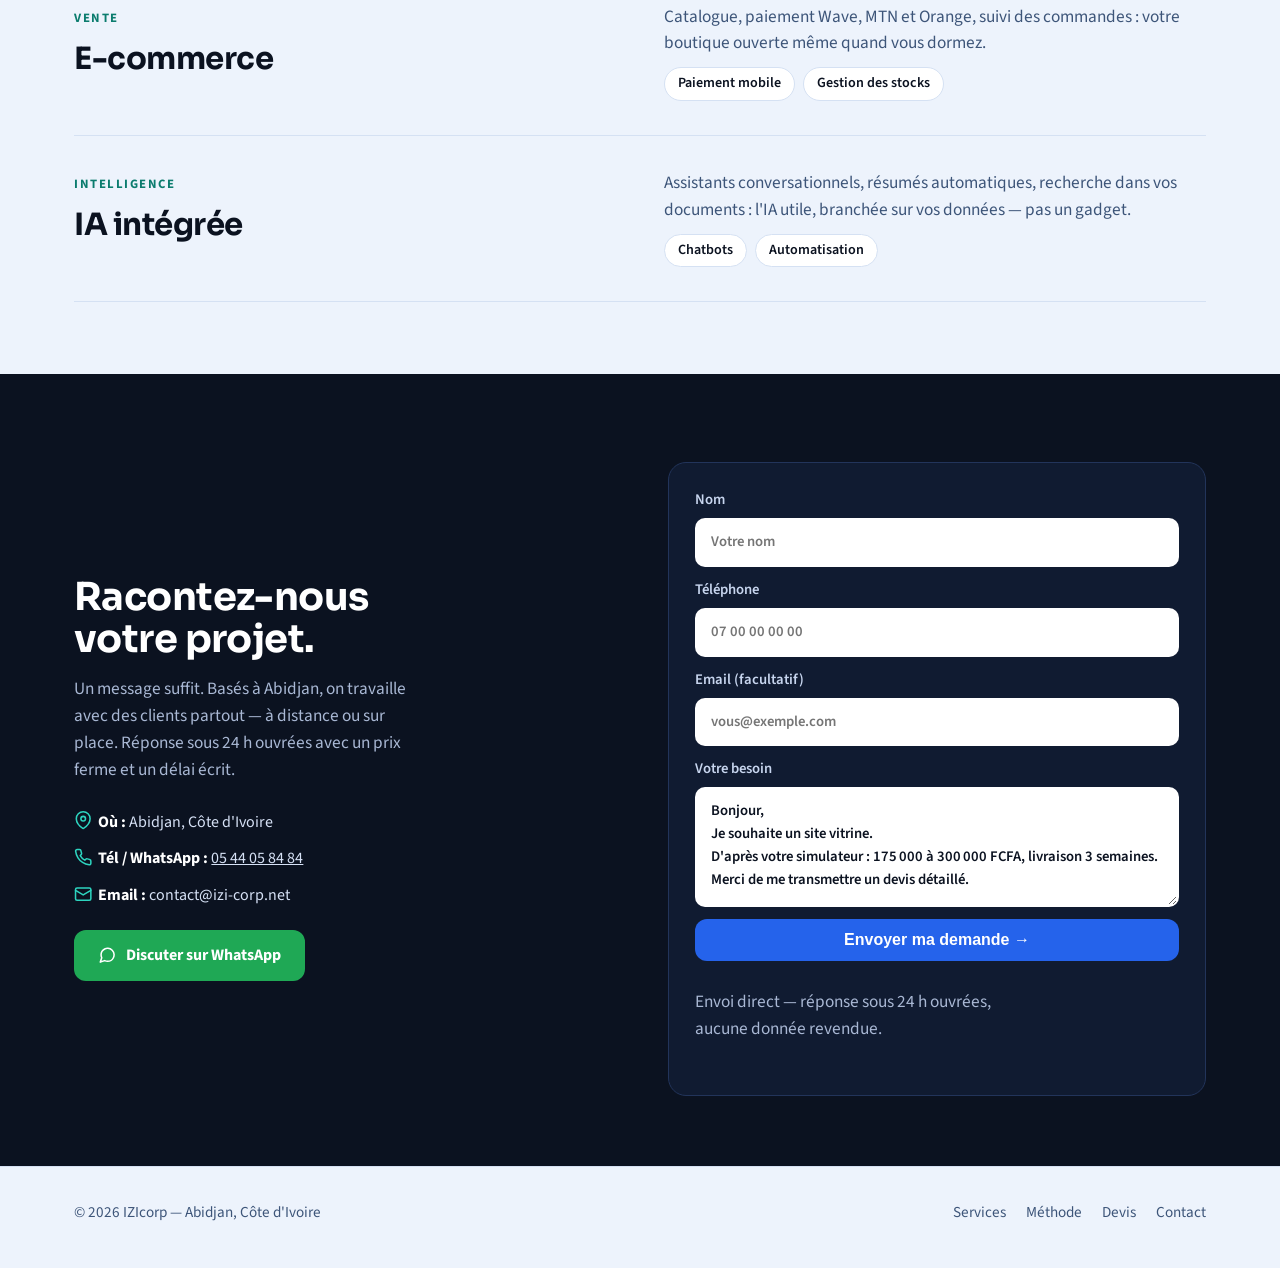
==== commit 1548c1f6: "Positionnement ouvert : base Abidjan, clients partout" ====
--- a/index.html
+++ b/index.html
@@ -3,27 +3,27 @@
 <head>
 <meta charset="utf-8">
 <meta name="viewport" content="width=device-width,initial-scale=1">
-<title>IZIcorp — Applications et sites web à Abidjan</title>
-<meta name="description" content="IZIcorp conçoit des applications et des sites web pour les entreprises ivoiriennes. Estimez votre projet en 30 secondes, devis détaillé sous 24 h.">
+<title>IZIcorp — Applications, sites web et IA sur mesure</title>
+<meta name="description" content="IZIcorp conçoit des applications et des sites web qui font gagner du temps aux entreprises. Estimez votre projet en 30 secondes, devis détaillé sous 24 h.">
 <meta name="color-scheme" content="light">
 <link rel="canonical" href="https://izi-corp.net/">
 <meta property="og:type" content="website">
 <meta property="og:locale" content="fr_CI">
 <meta property="og:site_name" content="IZIcorp">
-<meta property="og:title" content="IZIcorp — Applications et sites web à Abidjan">
-<meta property="og:description" content="Estimez votre projet en 30 secondes : applications, sites web, e-commerce et IA pour les entreprises ivoiriennes. Devis détaillé sous 24 h.">
+<meta property="og:title" content="IZIcorp — Applications, sites web et IA sur mesure">
+<meta property="og:description" content="Estimez votre projet en 30 secondes : applications, sites web, e-commerce et IA. Devis détaillé sous 24 h.">
 <meta property="og:url" content="https://izi-corp.net/">
 <meta property="og:image" content="https://izi-corp.net/IZIcorp-logo/png/izicorp-logo-couleur-2048.png">
 <meta name="twitter:card" content="summary_large_image">
-<meta name="twitter:title" content="IZIcorp — Applications et sites web à Abidjan">
+<meta name="twitter:title" content="IZIcorp — Applications, sites web et IA sur mesure">
 <meta name="twitter:description" content="Estimez votre projet en 30 secondes. Devis détaillé sous 24 h.">
 <meta name="twitter:image" content="https://izi-corp.net/IZIcorp-logo/png/izicorp-logo-couleur-2048.png">
 <script type="application/ld+json">
 {"@context":"https://schema.org","@type":"ProfessionalService","name":"IZIcorp",
-"description":"Conception d'applications, sites web, e-commerce et solutions IA à Abidjan, Côte d'Ivoire.",
+"description":"Conception d'applications, sites web, e-commerce et solutions IA. Basés à Abidjan, projets à distance partout.",
 "url":"https://izi-corp.net/","email":"contact@izi-corp.net",
 "address":{"@type":"PostalAddress","addressLocality":"Abidjan","addressCountry":"CI"},
-"areaServed":"Côte d'Ivoire","priceRange":"FCFA 175000+","telephone":"+2250544058484",
+"areaServed":"Afrique francophone et travail à distance","priceRange":"FCFA 175000+","telephone":"+2250544058484",
 "openingHours":"Mo-Fr 08:00-18:00"}
 </script>
 <link rel="icon" href="IZIcorp-logo/favicon/favicon.ico" sizes="any">
@@ -193,11 +193,11 @@
 <div class="wrap">
 <div>
 <h1 class="rv">Votre devis en 30 secondes.</h1>
-<p class="lead">IZIcorp conçoit des applications et des sites web pour les entreprises ivoiriennes. Décrivez votre besoin, repartez avec une fourchette de prix et un délai.</p>
+<p class="lead">IZIcorp conçoit des applications et des sites web qui font gagner du temps aux entreprises. Décrivez votre besoin, repartez avec une fourchette de prix et un délai.</p>
 <div class="hero-cta">
 <a class="btn" href="#devis">Estimer mon projet →</a>
 </div>
-<div class="reassure"><span><b>Abidjan</b>, Côte d'Ivoire</span><span><b>Réponse</b> sous 24 h</span></div>
+<div class="reassure"><span><b>Basés à Abidjan</b>, projets à distance partout</span><span><b>Réponse</b> sous 24 h</span></div>
 </div>
 <div class="estim" id="devis" role="group" aria-label="Estimateur de projet">
 <h2>Quel projet ?</h2>
@@ -261,7 +261,7 @@
 <div class="wrap">
 <div>
 <h2 class="rv">Racontez-nous votre projet.</h2>
-<p>Un message suffit. On vous répond sous 24 h ouvrées avec un prix ferme et un délai écrit.</p>
+<p>Un message suffit. Basés à Abidjan, on travaille avec des clients partout — à distance ou sur place. Réponse sous 24 h ouvrées avec un prix ferme et un délai écrit.</p>
 <ul class="direct">
 <li><b><svg class="ic"><use href="#i-pin"/></svg>Où :</b> Abidjan, Côte d'Ivoire</li>
 <li><b><svg class="ic"><use href="#i-phone"/></svg>Tél / WhatsApp :</b> <a href="tel:+2250544058484">05 44 05 84 84</a></li>
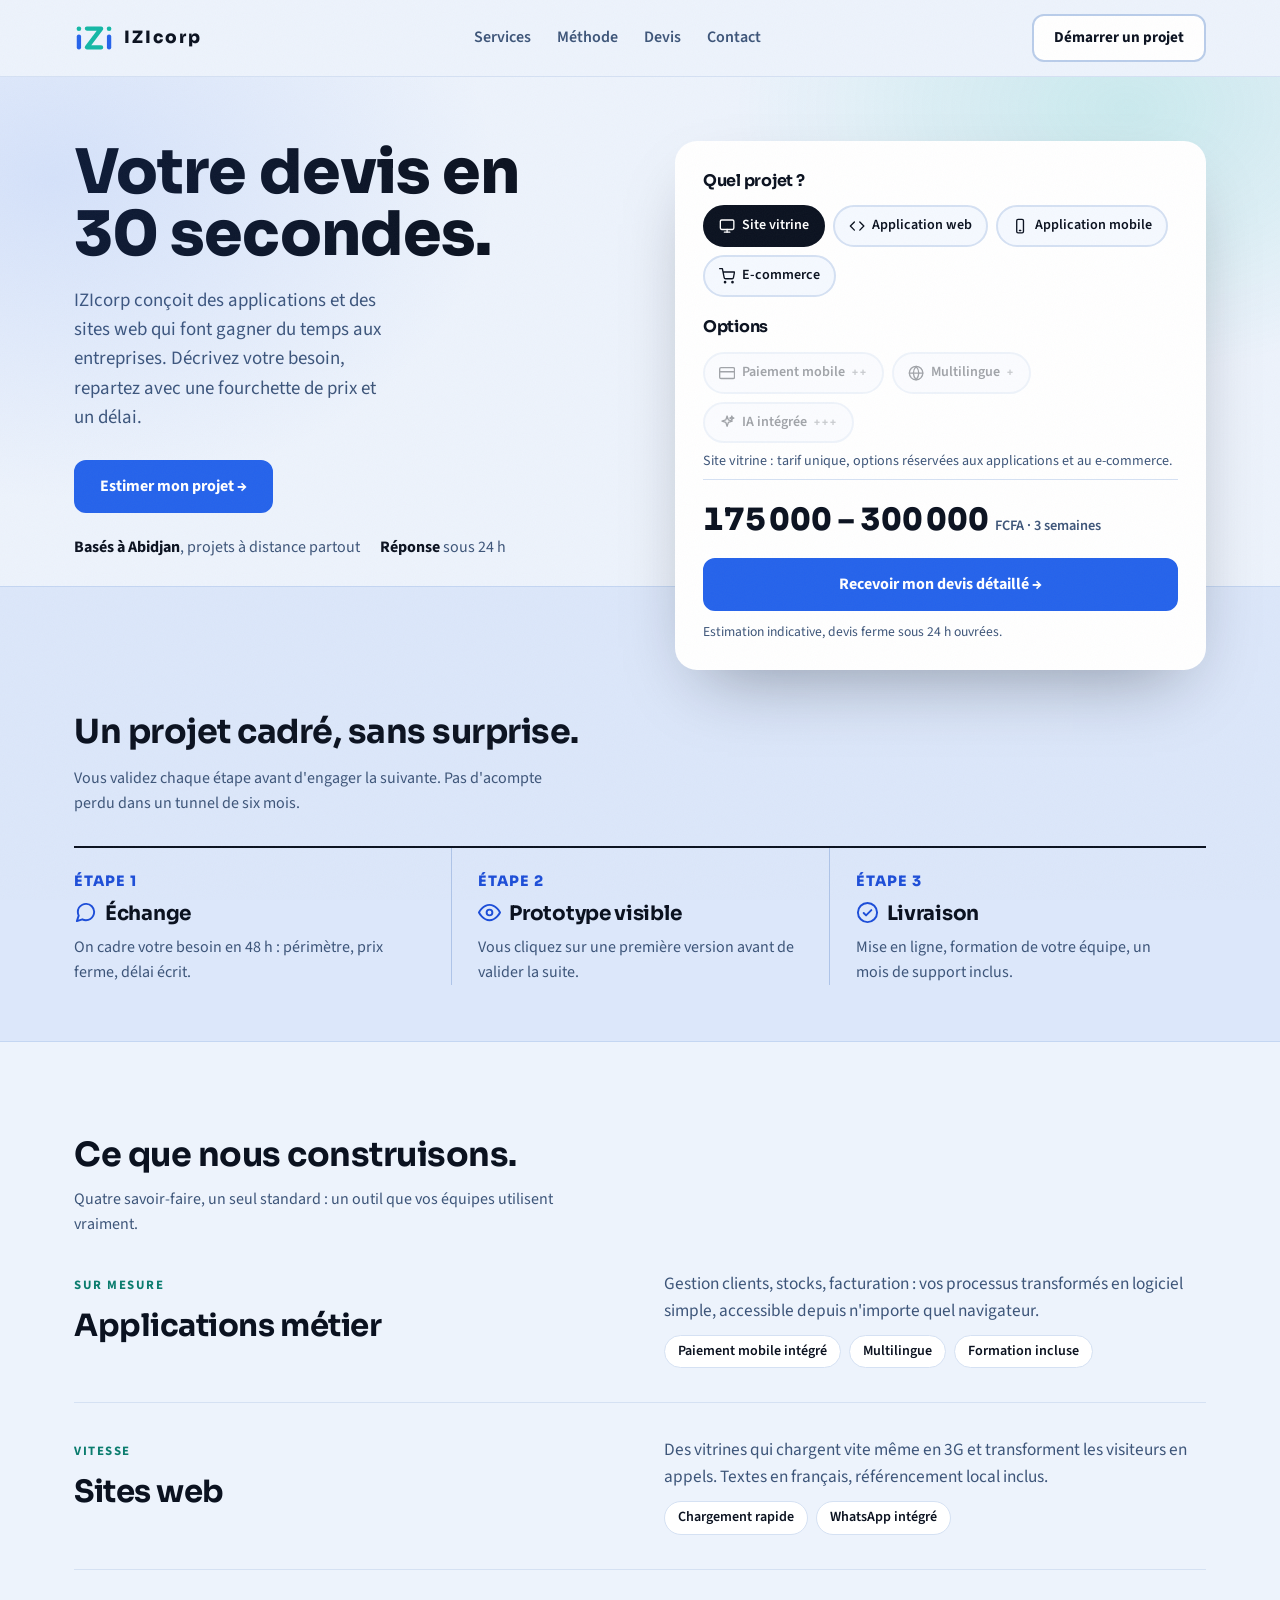
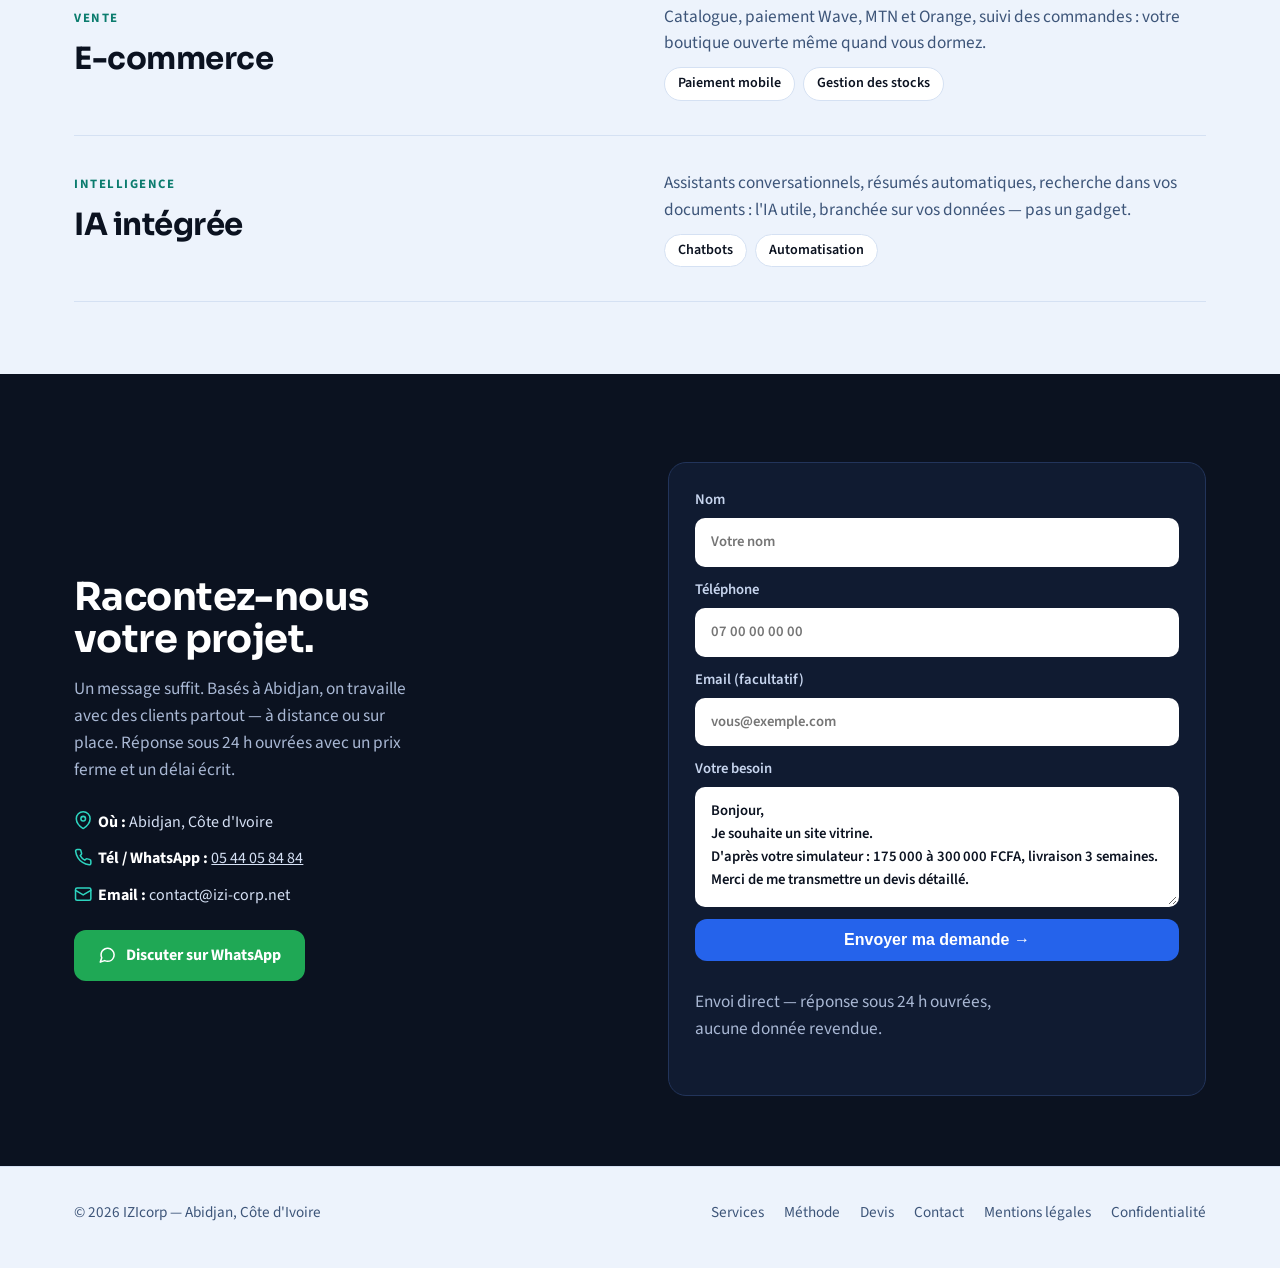
==== commit 33fa0ab0: "Ajoute mentions légales et politique de confidentialité" ====
--- a/index.html
+++ b/index.html
@@ -285,7 +285,7 @@
 <footer>
 <div class="wrap">
 <span>© 2026 IZIcorp — Abidjan, Côte d'Ivoire</span>
-<nav aria-label="Pied de page"><a href="#services">Services</a><a href="#methode">Méthode</a><a href="#devis">Devis</a><a href="#contact">Contact</a></nav>
+<nav aria-label="Pied de page"><a href="#services">Services</a><a href="#methode">Méthode</a><a href="#devis">Devis</a><a href="#contact">Contact</a><a href="mentions-legales.html">Mentions légales</a><a href="confidentialite.html">Confidentialité</a></nav>
 </div>
 </footer>
 
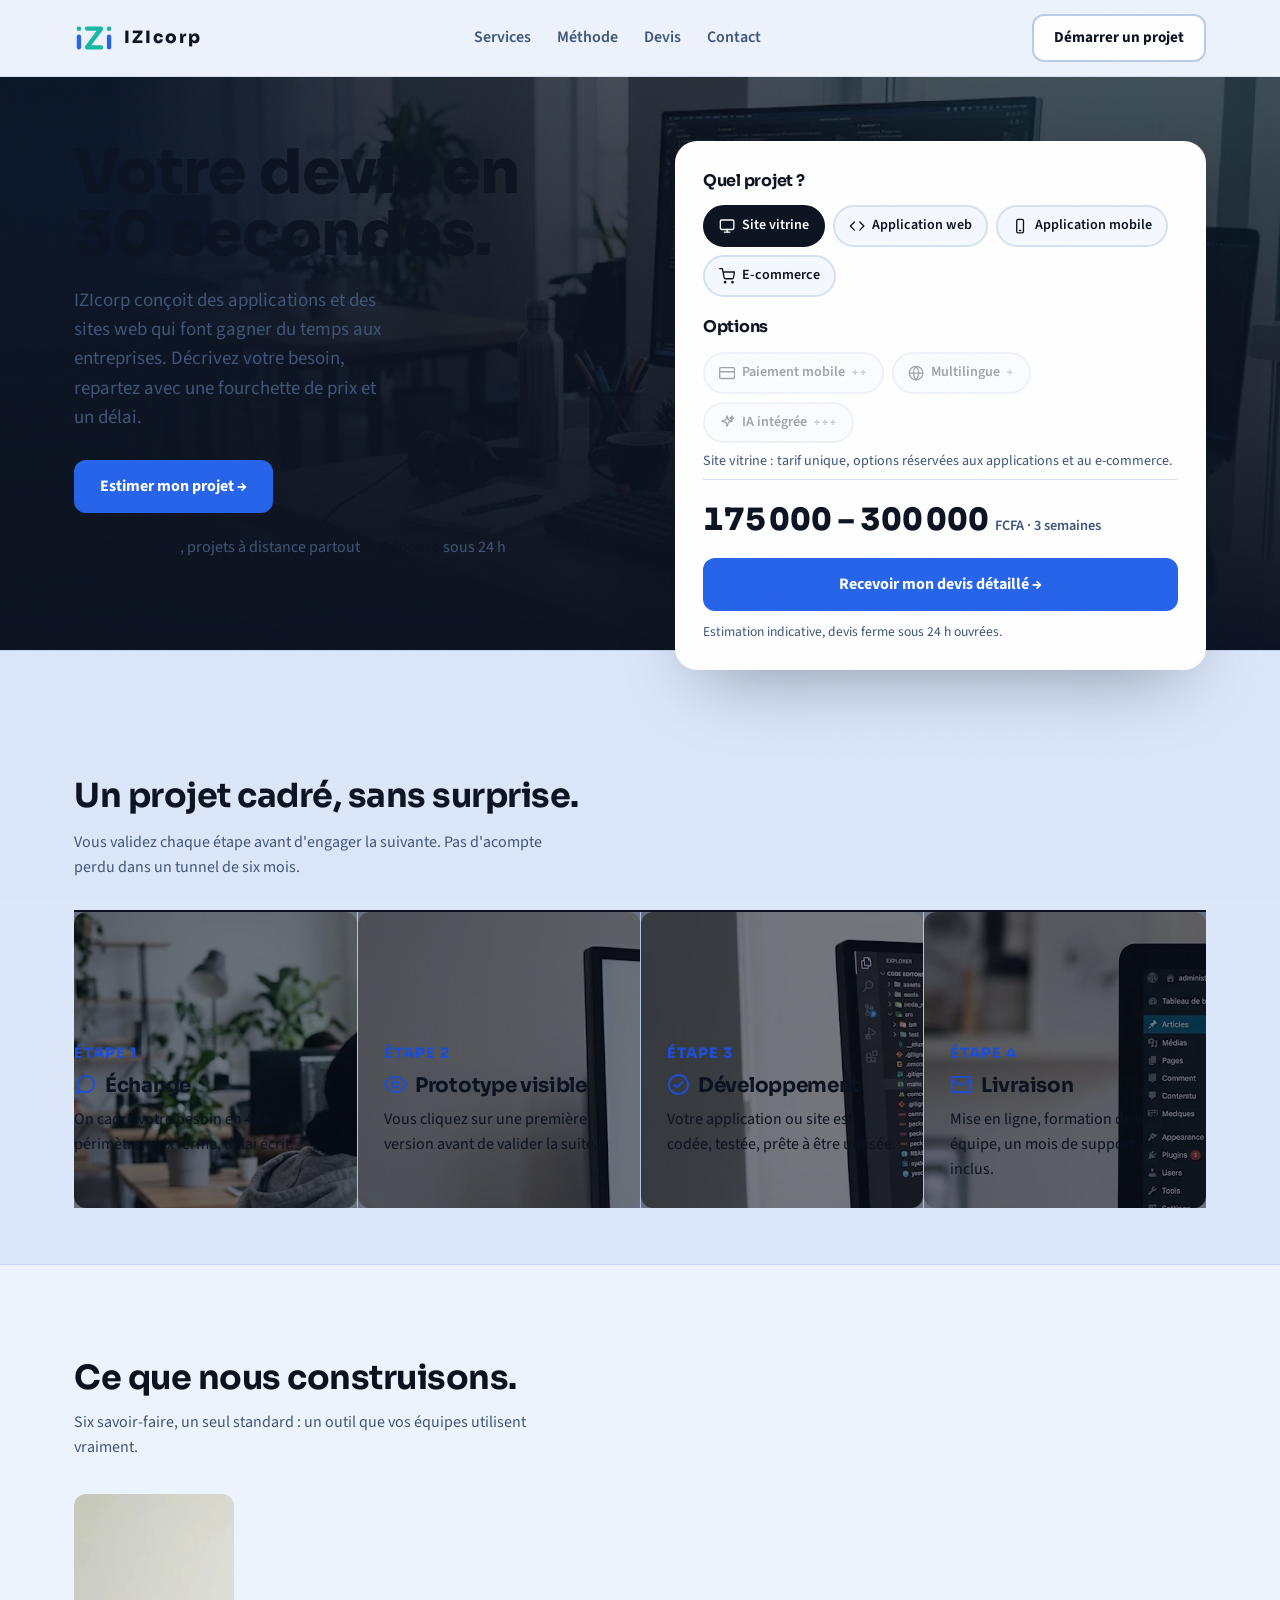
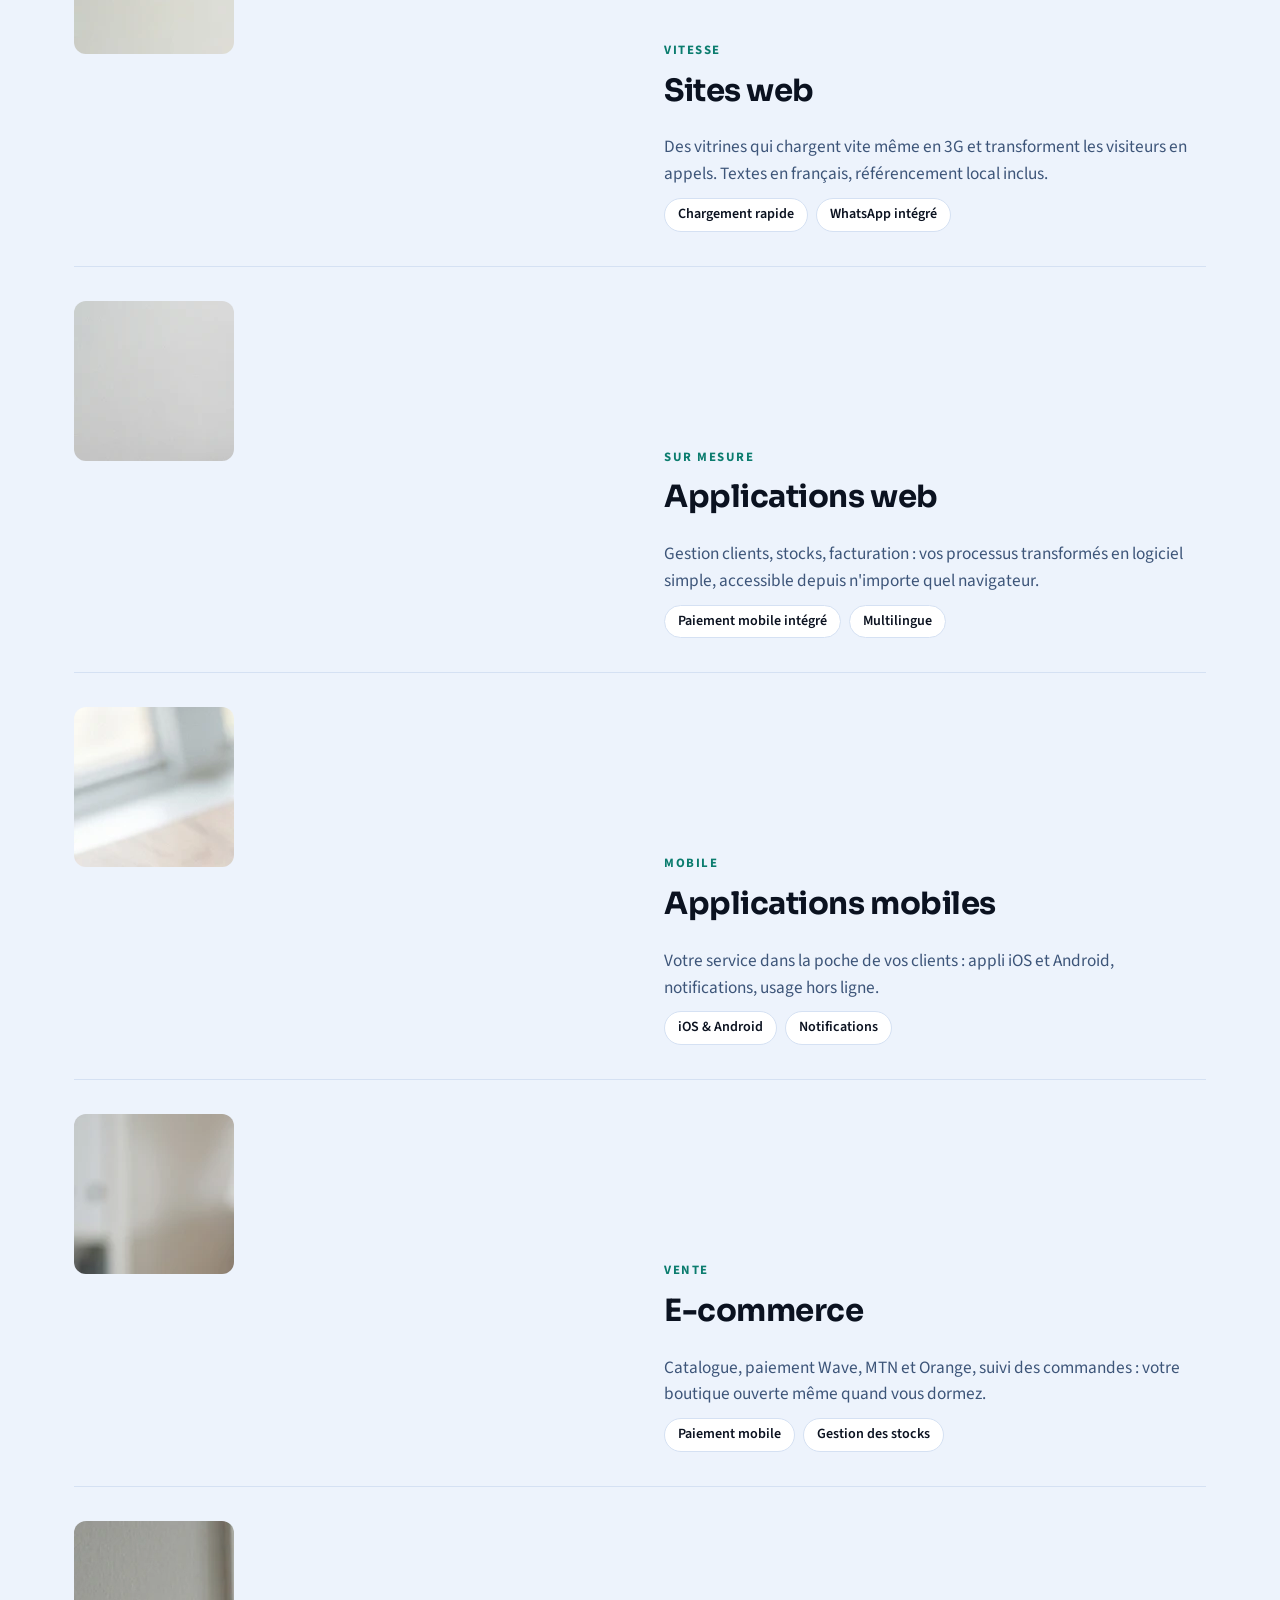
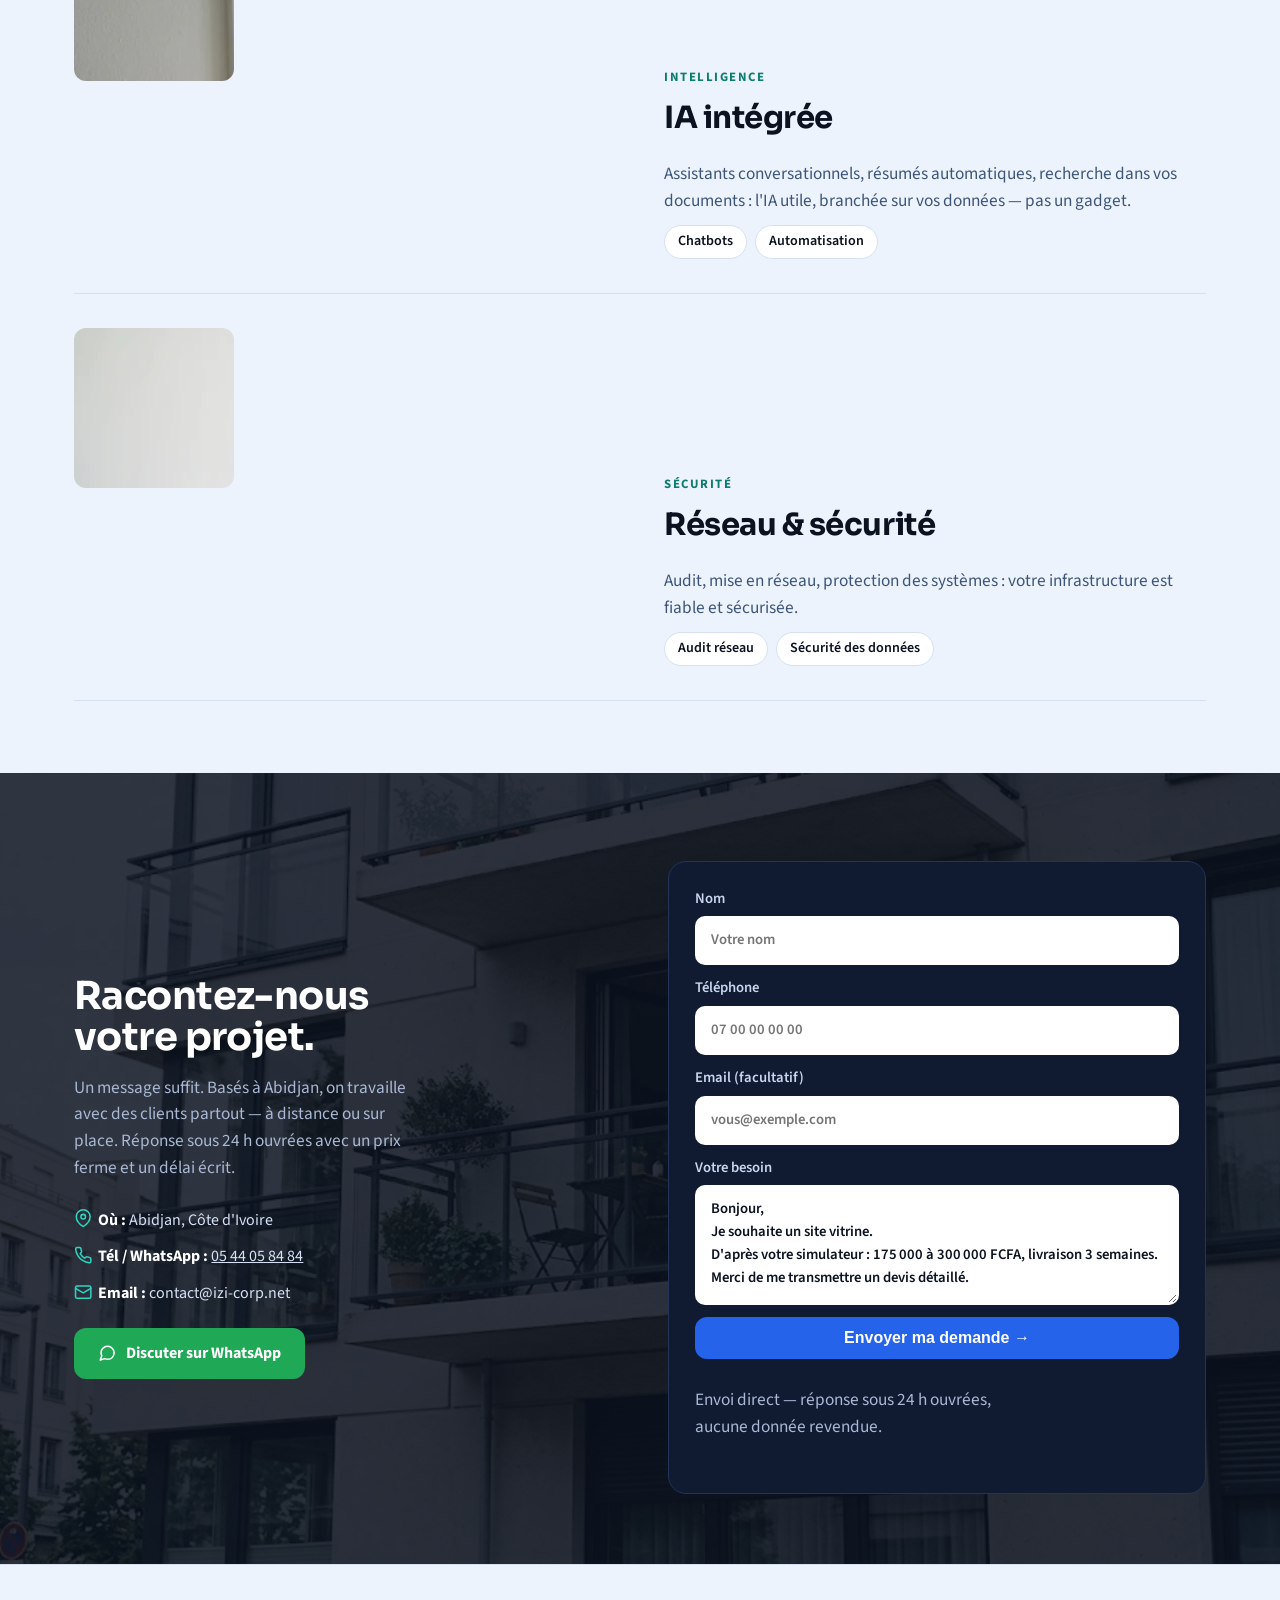
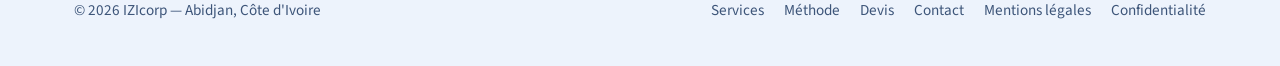
==== commit 4977dd67: "Intègre les 12 images : hero, 6 services, 4 étapes méthode, contact" ====
--- a/index.html
+++ b/index.html
@@ -13,11 +13,11 @@
 <meta property="og:title" content="IZIcorp — Applications, sites web et IA sur mesure">
 <meta property="og:description" content="Estimez votre projet en 30 secondes : applications, sites web, e-commerce et IA. Devis détaillé sous 24 h.">
 <meta property="og:url" content="https://izi-corp.net/">
-<meta property="og:image" content="https://izi-corp.net/IZIcorp-logo/png/izicorp-logo-couleur-2048.png">
+<meta property="og:image" content="https://izi-corp.net/assets/hero1.webp">
 <meta name="twitter:card" content="summary_large_image">
 <meta name="twitter:title" content="IZIcorp — Applications, sites web et IA sur mesure">
 <meta name="twitter:description" content="Estimez votre projet en 30 secondes. Devis détaillé sous 24 h.">
-<meta name="twitter:image" content="https://izi-corp.net/IZIcorp-logo/png/izicorp-logo-couleur-2048.png">
+<meta name="twitter:image" content="https://izi-corp.net/assets/hero1.webp">
 <script type="application/ld+json">
 {"@context":"https://schema.org","@type":"ProfessionalService","name":"IZIcorp",
 "description":"Conception d'applications, sites web, e-commerce et solutions IA. Basés à Abidjan, projets à distance partout.",
@@ -67,12 +67,13 @@
 .btn-ghost{display:inline-block;font-weight:700;padding:10px 20px;border-radius:12px;text-decoration:none;color:var(--ink);border:2px solid #B9CDEA;background:var(--surface);font-size:.95rem}
 @media(hover:hover){.btn-ghost:hover{border-color:var(--blue);color:var(--blue-deep)}}
 /* ---------- hero ---------- */
-.hero{position:relative}
-.hero .wrap{display:grid;grid-template-columns:1.02fr .98fr;gap:48px;padding-top:64px;align-items:start}
-.hero::before{content:"";position:absolute;inset:0;pointer-events:none;
+.hero{position:relative;background-size:cover;background-position:center}
+.hero::before{content:"";position:absolute;inset:0;pointer-events:none;z-index:1;
 background:
+linear-gradient(180deg, color-mix(in srgb,var(--night) 55%,transparent), color-mix(in srgb,var(--night) 92%,var(--night))),
 radial-gradient(560px 380px at 88% 6%,color-mix(in srgb,var(--teal) 16%,transparent),transparent 70%),
 radial-gradient(640px 460px at 4% 20%,color-mix(in srgb,var(--blue) 12%,transparent),transparent 70%)}
+.hero .wrap{position:relative;z-index:2;display:grid;grid-template-columns:1.02fr .98fr;gap:48px;padding-top:64px;padding-bottom:64px;align-items:start}
 .hero h1{font-size:clamp(2.5rem,4.8vw,4rem);font-weight:800;line-height:1.02}
 .hero h1 .t{color:var(--teal-ink)}
 .lead{color:var(--muted);font-size:1.18rem;margin:20px 0 28px;max-width:35ch}
@@ -106,16 +107,21 @@
 html.js .rv span{opacity:0;transform:translateY(10px);filter:blur(3px)}
 html.js .rv.in span{opacity:1;transform:none;filter:none}
 @media(prefers-reduced-motion:reduce){.rv span{opacity:1;transform:none;filter:none;transition:none}html{scroll-behavior:auto}}
+/* ---------- images de fond ---------- */
+.step-img, .svc-img{width:100%;height:100%;object-fit:cover;object-position:center;border-radius:12px;overflow:hidden;display:block}
 /* ---------- method band ---------- */
 .band{background:#DCE7FA;border-block:1px solid #C4D6F2;padding:120px 0 56px}
 .band h2{font-size:clamp(1.6rem,2.6vw,2.2rem);margin-bottom:8px}
 .band .sub{color:var(--muted);margin-bottom:30px;max-width:60ch}
-.steps{display:grid;grid-template-columns:repeat(3,1fr);gap:0;border-top:2px solid var(--ink)}
-.step{padding:22px 26px 0 0}
+.steps{display:grid;grid-template-columns:repeat(4,1fr);gap:0;border-top:2px solid var(--ink)}
+.step{position:relative;padding:130px 26px 26px 0}
 .step + .step{padding-left:26px;border-left:1px solid #AEC4E8}
+.step .step-img{position:absolute;inset:0;z-index:0}
+.step .overlay{position:absolute;inset:0;z-index:1;background:color-mix(in srgb,var(--night) 55%,transparent)}
+.step .content{position:relative;z-index:2}
 .step .n{font-family:Sora,sans-serif;font-weight:800;color:var(--blue-deep);font-size:.9rem;letter-spacing:1px}
 .step h3{font-size:1.25rem;margin:6px 0}
-.step p{color:var(--muted)}
+.step p{color:var(--ink)}
 @media(max-width:820px){.steps{grid-template-columns:1fr}.step + .step{padding-left:0;border-left:none;border-top:1px solid #AEC4E8;padding-top:18px;margin-top:18px}}
 /* ---------- services ---------- */
 .services{padding:88px 0 72px}
@@ -123,15 +129,17 @@
 .services .sub{color:var(--muted);margin-bottom:8px;max-width:62ch}
 .svc{display:grid;grid-template-columns:1fr 1fr;gap:20px 48px;padding:34px 0;border-bottom:1px solid var(--line);align-items:baseline}
 .svc:first-of-type{padding-top:26px}
-.svc h3{font-size:clamp(1.5rem,2.4vw,2rem)}
+.svc .svc-img{grid-column:1;grid-row:1 / span 2;height:160px;width:160px;margin-right:24px;border-radius:12px}
+.svc h3{grid-column:2;font-size:clamp(1.5rem,2.4vw,2rem)}
 .svc h3 .tag{font-family:'Source Sans 3';font-size:.8rem;font-weight:700;letter-spacing:1.5px;color:var(--teal-ink);display:block;margin-bottom:6px}
-.svc p{color:var(--muted);font-size:1.08rem}
-.svc ul{list-style:none;margin-top:10px;display:flex;gap:8px;flex-wrap:wrap}
+.svc p{grid-column:2;color:var(--muted);font-size:1.08rem}
+.svc ul{grid-column:2;list-style:none;margin-top:10px;display:flex;gap:8px;flex-wrap:wrap}
 .svc li{font-size:.88rem;font-weight:600;background:var(--surface);border:1px solid var(--line);border-radius:99px;padding:5px 13px}
-@media(max-width:820px){.svc{grid-template-columns:1fr;gap:8px}}
+@media(max-width:820px){.svc{grid-template-columns:1fr}.svc .svc-img{grid-column:1;width:100%;height:200px;margin-right:0;margin-bottom:12px}.svc h3,.svc p,.svc ul{grid-column:1}}
 /* ---------- contact ---------- */
-.contact{background:var(--night);color:#fff;padding:88px 0 70px}
-.contact .wrap{display:grid;grid-template-columns:1fr 1fr;gap:56px;align-items:center}
+.contact{position:relative;background-size:cover;background-position:center;color:#fff;padding:88px 0 70px}
+.contact::before{content:"";position:absolute;inset:0;z-index:0;background:color-mix(in srgb,var(--night) 85%,transparent)}
+.contact .wrap{position:relative;z-index:1;display:grid;grid-template-columns:1fr 1fr;gap:56px;align-items:center}
 .contact h2{font-size:clamp(1.8rem,3vw,2.6rem);line-height:1.08}
 .contact h2 .t{color:#2DD4BF}
 .contact p{color:#A9B8D4;margin:16px 0 26px;max-width:38ch;font-size:1.08rem}
@@ -189,7 +197,7 @@
 <symbol id="i-mail" viewBox="0 0 24 24"><rect x="2" y="4" width="20" height="16" rx="2"/><path d="M22 7l-10 6L2 7"/></symbol>
 <symbol id="i-phone" viewBox="0 0 24 24"><path d="M22 16.92v3a2 2 0 0 1-2.18 2 19.79 19.79 0 0 1-8.63-3.07 19.5 19.5 0 0 1-6-6A19.79 19.79 0 0 1 2.12 4.18 2 2 0 0 1 4.11 2h3a2 2 0 0 1 2 1.72c.13.96.36 1.9.7 2.81a2 2 0 0 1-.45 2.11L8.09 9.91a16 16 0 0 0 6 6l1.27-1.27a2 2 0 0 1 2.11-.45c.91.34 1.85.57 2.81.7A2 2 0 0 1 22 16.92z"/></symbol>
 </defs></svg>
-<section class="hero" aria-label="Estimation de projet">
+<section class="hero" aria-label="Estimation de projet" style="background-image:url('assets/hero1.webp')">
 <div class="wrap">
 <div>
 <h1 class="rv">Votre devis en 30 secondes.</h1>
@@ -223,9 +231,42 @@
 <h2 class="rv">Un projet cadré, sans surprise.</h2>
 <p class="sub">Vous validez chaque étape avant d'engager la suivante. Pas d'acompte perdu dans un tunnel de six mois.</p>
 <div class="steps">
-<div class="step"><div class="n">ÉTAPE 1</div><h3><svg class="ic"><use href="#i-chat"/></svg>Échange</h3><p>On cadre votre besoin en 48 h : périmètre, prix ferme, délai écrit.</p></div>
-<div class="step"><div class="n">ÉTAPE 2</div><h3><svg class="ic"><use href="#i-eye"/></svg>Prototype visible</h3><p>Vous cliquez sur une première version avant de valider la suite.</p></div>
-<div class="step"><div class="n">ÉTAPE 3</div><h3><svg class="ic"><use href="#i-check"/></svg>Livraison</h3><p>Mise en ligne, formation de votre équipe, un mois de support inclus.</p></div>
+<div class="step">
+<div class="step-img" style="background-image:url('assets/img7.webp')"></div>
+<div class="overlay"></div>
+<div class="content">
+<div class="n">ÉTAPE 1</div>
+<h3><svg class="ic"><use href="#i-chat"/></svg>Échange</h3>
+<p>On cadre votre besoin en 48 h : périmètre, prix ferme, délai écrit.</p>
+</div>
+</div>
+<div class="step">
+<div class="step-img" style="background-image:url('assets/img8.webp')"></div>
+<div class="overlay"></div>
+<div class="content">
+<div class="n">ÉTAPE 2</div>
+<h3><svg class="ic"><use href="#i-eye"/></svg>Prototype visible</h3>
+<p>Vous cliquez sur une première version avant de valider la suite.</p>
+</div>
+</div>
+<div class="step">
+<div class="step-img" style="background-image:url('assets/img9.webp')"></div>
+<div class="overlay"></div>
+<div class="content">
+<div class="n">ÉTAPE 3</div>
+<h3><svg class="ic"><use href="#i-check"/></svg>Développement</h3>
+<p>Votre application ou site est codée, testée, prête à être utilisée.</p>
+</div>
+</div>
+<div class="step">
+<div class="step-img" style="background-image:url('assets/img10.webp')"></div>
+<div class="overlay"></div>
+<div class="content">
+<div class="n">ÉTAPE 4</div>
+<h3><svg class="ic"><use href="#i-mail"/></svg>Livraison</h3>
+<p>Mise en ligne, formation de votre équipe, un mois de support inclus.</p>
+</div>
+</div>
 </div>
 </div>
 </section>
@@ -233,31 +274,59 @@
 <section class="services" id="services" aria-label="Nos services">
 <div class="wrap">
 <h2 class="rv">Ce que nous construisons.</h2>
-<p class="sub">Quatre savoir-faire, un seul standard : un outil que vos équipes utilisent vraiment.</p>
-<div class="svc">
-<h3><span class="tag">SUR MESURE</span>Applications métier</h3>
-<div><p>Gestion clients, stocks, facturation : vos processus transformés en logiciel simple, accessible depuis n'importe quel navigateur.</p>
-<ul><li>Paiement mobile intégré</li><li>Multilingue</li><li>Formation incluse</li></ul></div>
-</div>
-<div class="svc">
+<p class="sub">Six savoir-faire, un seul standard : un outil que vos équipes utilisent vraiment.</p>
+<div class="svc">
+<div class="svc-img" style="background-image:url('assets/img1.webp')"></div>
 <h3><span class="tag">VITESSE</span>Sites web</h3>
-<div><p>Des vitrines qui chargent vite même en 3G et transforment les visiteurs en appels. Textes en français, référencement local inclus.</p>
-<ul><li>Chargement rapide</li><li>WhatsApp intégré</li></ul></div>
-</div>
-<div class="svc">
+<div>
+<p>Des vitrines qui chargent vite même en 3G et transforment les visiteurs en appels. Textes en français, référencement local inclus.</p>
+<ul><li>Chargement rapide</li><li>WhatsApp intégré</li></ul>
+</div>
+</div>
+<div class="svc">
+<div class="svc-img" style="background-image:url('assets/img2.webp')"></div>
+<h3><span class="tag">SUR MESURE</span>Applications web</h3>
+<div>
+<p>Gestion clients, stocks, facturation : vos processus transformés en logiciel simple, accessible depuis n'importe quel navigateur.</p>
+<ul><li>Paiement mobile intégré</li><li>Multilingue</li></ul>
+</div>
+</div>
+<div class="svc">
+<div class="svc-img" style="background-image:url('assets/img3.webp')"></div>
+<h3><span class="tag">MOBILE</span>Applications mobiles</h3>
+<div>
+<p>Votre service dans la poche de vos clients : appli iOS et Android, notifications, usage hors ligne.</p>
+<ul><li>iOS &amp; Android</li><li>Notifications</li></ul>
+</div>
+</div>
+<div class="svc">
+<div class="svc-img" style="background-image:url('assets/img4.webp')"></div>
 <h3><span class="tag">VENTE</span>E-commerce</h3>
-<div><p>Catalogue, paiement Wave, MTN et Orange, suivi des commandes : votre boutique ouverte même quand vous dormez.</p>
-<ul><li>Paiement mobile</li><li>Gestion des stocks</li></ul></div>
-</div>
-<div class="svc">
+<div>
+<p>Catalogue, paiement Wave, MTN et Orange, suivi des commandes : votre boutique ouverte même quand vous dormez.</p>
+<ul><li>Paiement mobile</li><li>Gestion des stocks</li></ul>
+</div>
+</div>
+<div class="svc">
+<div class="svc-img" style="background-image:url('assets/img5.webp')"></div>
 <h3><span class="tag">INTELLIGENCE</span>IA intégrée</h3>
-<div><p>Assistants conversationnels, résumés automatiques, recherche dans vos documents : l'IA utile, branchée sur vos données — pas un gadget.</p>
-<ul><li>Chatbots</li><li>Automatisation</li></ul></div>
+<div>
+<p>Assistants conversationnels, résumés automatiques, recherche dans vos documents : l'IA utile, branchée sur vos données — pas un gadget.</p>
+<ul><li>Chatbots</li><li>Automatisation</li></ul>
+</div>
+</div>
+<div class="svc">
+<div class="svc-img" style="background-image:url('assets/img6.webp')"></div>
+<h3><span class="tag">SÉCURITÉ</span>Réseau &amp; sécurité</h3>
+<div>
+<p>Audit, mise en réseau, protection des systèmes : votre infrastructure est fiable et sécurisée.</p>
+<ul><li>Audit réseau</li><li>Sécurité des données</li></ul>
+</div>
 </div>
 </div>
 </section>
 
-<section class="contact" id="contact" aria-label="Contact">
+<section class="contact" id="contact" aria-label="Contact" style="background-image:url('assets/img11.webp')">
 <div class="wrap">
 <div>
 <h2 class="rv">Racontez-nous votre projet.</h2>
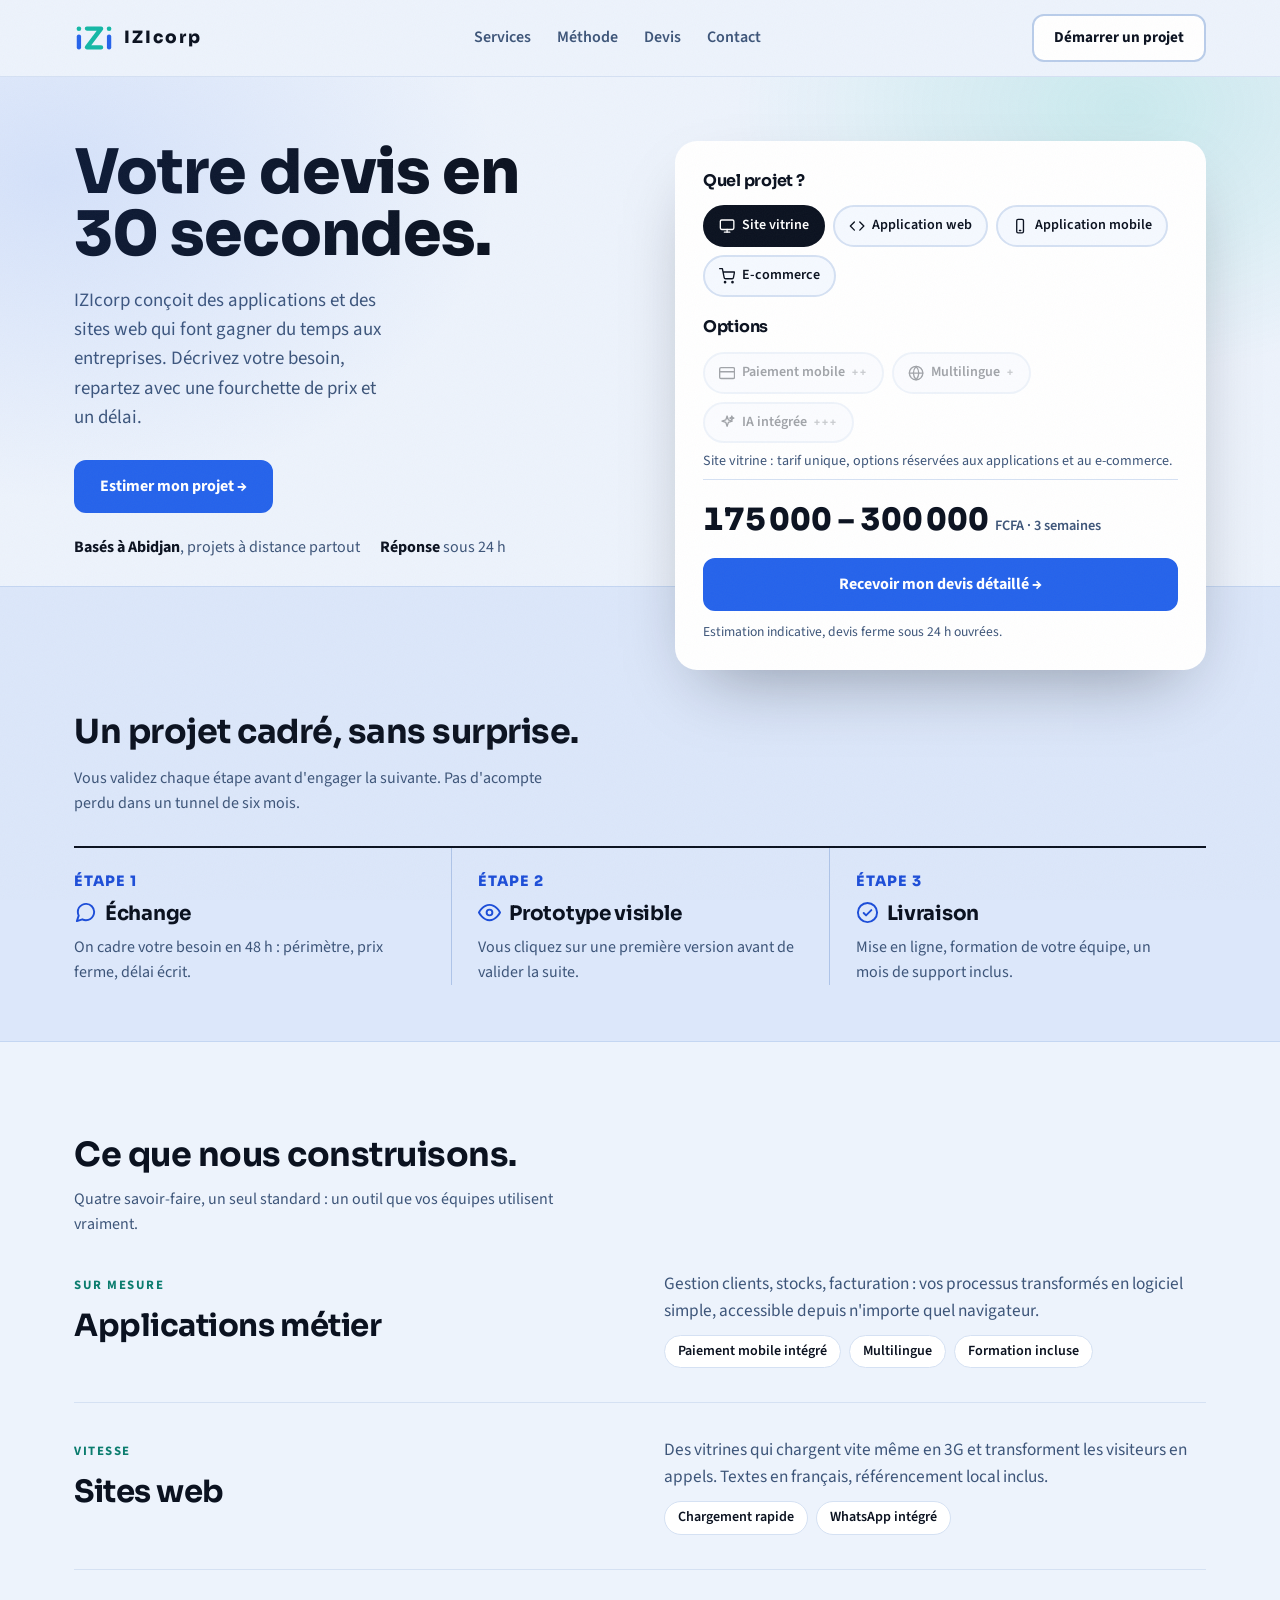
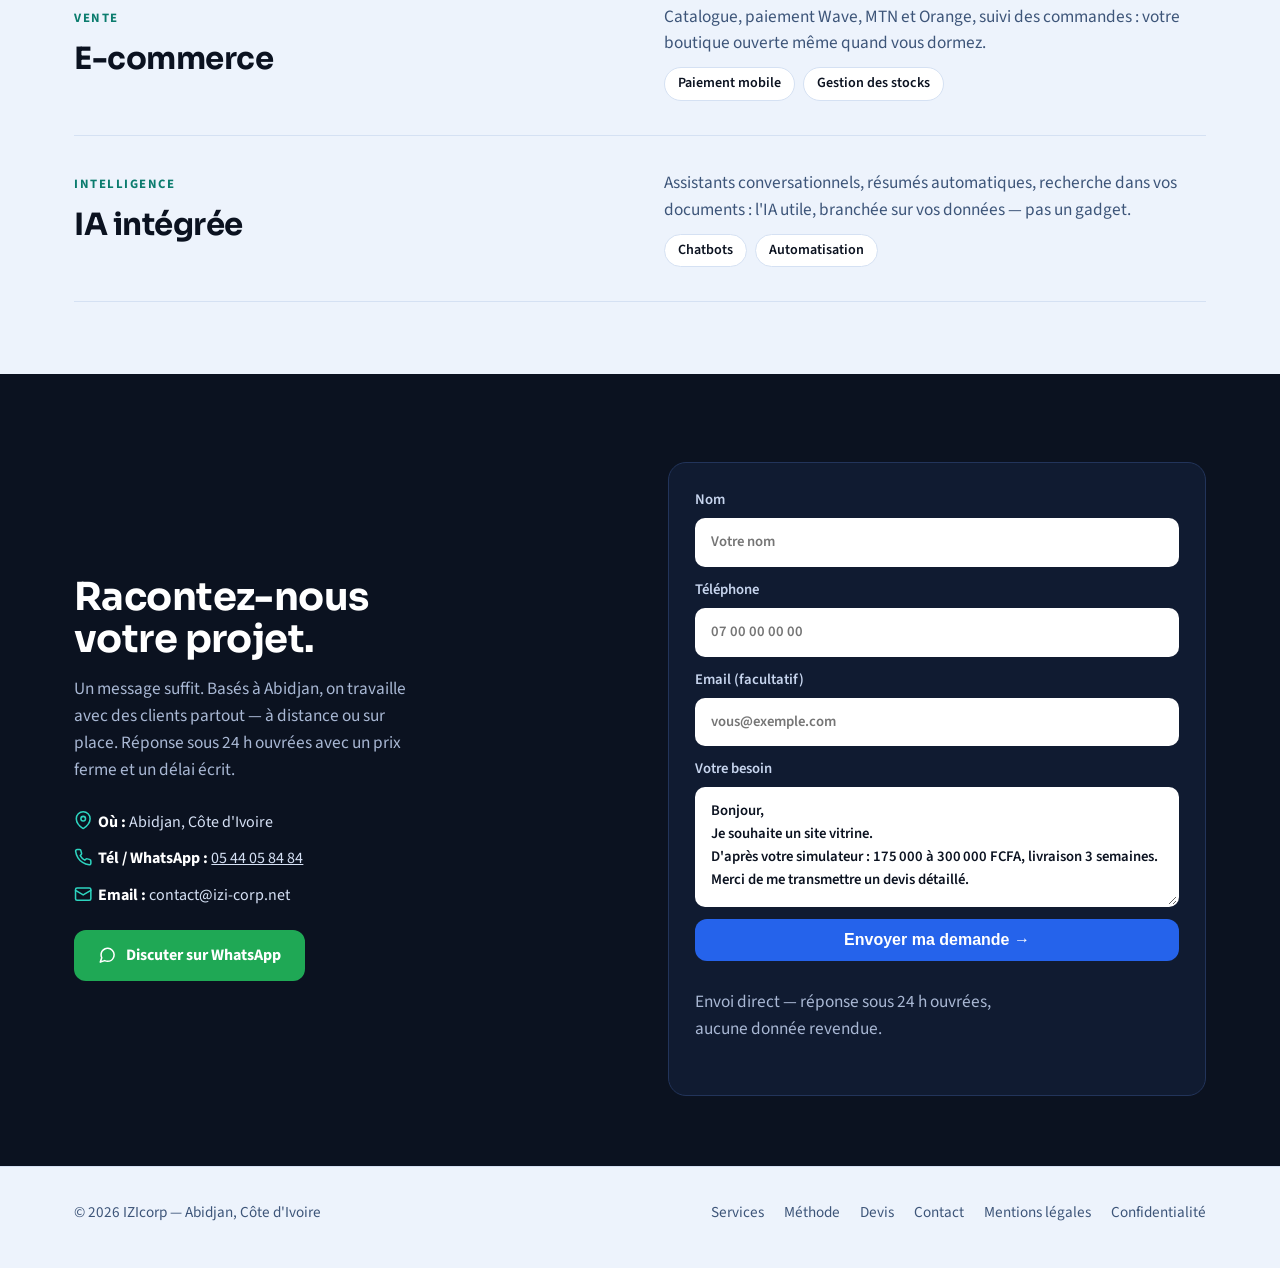
==== commit 0573322d: "Rollback : restaure l'ancienne page d'accueil (images retirées)" ====
--- a/index.html
+++ b/index.html
@@ -13,11 +13,11 @@
 <meta property="og:title" content="IZIcorp — Applications, sites web et IA sur mesure">
 <meta property="og:description" content="Estimez votre projet en 30 secondes : applications, sites web, e-commerce et IA. Devis détaillé sous 24 h.">
 <meta property="og:url" content="https://izi-corp.net/">
-<meta property="og:image" content="https://izi-corp.net/assets/hero1.webp">
+<meta property="og:image" content="https://izi-corp.net/IZIcorp-logo/png/izicorp-logo-couleur-2048.png">
 <meta name="twitter:card" content="summary_large_image">
 <meta name="twitter:title" content="IZIcorp — Applications, sites web et IA sur mesure">
 <meta name="twitter:description" content="Estimez votre projet en 30 secondes. Devis détaillé sous 24 h.">
-<meta name="twitter:image" content="https://izi-corp.net/assets/hero1.webp">
+<meta name="twitter:image" content="https://izi-corp.net/IZIcorp-logo/png/izicorp-logo-couleur-2048.png">
 <script type="application/ld+json">
 {"@context":"https://schema.org","@type":"ProfessionalService","name":"IZIcorp",
 "description":"Conception d'applications, sites web, e-commerce et solutions IA. Basés à Abidjan, projets à distance partout.",
@@ -67,13 +67,12 @@
 .btn-ghost{display:inline-block;font-weight:700;padding:10px 20px;border-radius:12px;text-decoration:none;color:var(--ink);border:2px solid #B9CDEA;background:var(--surface);font-size:.95rem}
 @media(hover:hover){.btn-ghost:hover{border-color:var(--blue);color:var(--blue-deep)}}
 /* ---------- hero ---------- */
-.hero{position:relative;background-size:cover;background-position:center}
-.hero::before{content:"";position:absolute;inset:0;pointer-events:none;z-index:1;
+.hero{position:relative}
+.hero .wrap{display:grid;grid-template-columns:1.02fr .98fr;gap:48px;padding-top:64px;align-items:start}
+.hero::before{content:"";position:absolute;inset:0;pointer-events:none;
 background:
-linear-gradient(180deg, color-mix(in srgb,var(--night) 55%,transparent), color-mix(in srgb,var(--night) 92%,var(--night))),
 radial-gradient(560px 380px at 88% 6%,color-mix(in srgb,var(--teal) 16%,transparent),transparent 70%),
 radial-gradient(640px 460px at 4% 20%,color-mix(in srgb,var(--blue) 12%,transparent),transparent 70%)}
-.hero .wrap{position:relative;z-index:2;display:grid;grid-template-columns:1.02fr .98fr;gap:48px;padding-top:64px;padding-bottom:64px;align-items:start}
 .hero h1{font-size:clamp(2.5rem,4.8vw,4rem);font-weight:800;line-height:1.02}
 .hero h1 .t{color:var(--teal-ink)}
 .lead{color:var(--muted);font-size:1.18rem;margin:20px 0 28px;max-width:35ch}
@@ -107,21 +106,16 @@
 html.js .rv span{opacity:0;transform:translateY(10px);filter:blur(3px)}
 html.js .rv.in span{opacity:1;transform:none;filter:none}
 @media(prefers-reduced-motion:reduce){.rv span{opacity:1;transform:none;filter:none;transition:none}html{scroll-behavior:auto}}
-/* ---------- images de fond ---------- */
-.step-img, .svc-img{width:100%;height:100%;object-fit:cover;object-position:center;border-radius:12px;overflow:hidden;display:block}
 /* ---------- method band ---------- */
 .band{background:#DCE7FA;border-block:1px solid #C4D6F2;padding:120px 0 56px}
 .band h2{font-size:clamp(1.6rem,2.6vw,2.2rem);margin-bottom:8px}
 .band .sub{color:var(--muted);margin-bottom:30px;max-width:60ch}
-.steps{display:grid;grid-template-columns:repeat(4,1fr);gap:0;border-top:2px solid var(--ink)}
-.step{position:relative;padding:130px 26px 26px 0}
+.steps{display:grid;grid-template-columns:repeat(3,1fr);gap:0;border-top:2px solid var(--ink)}
+.step{padding:22px 26px 0 0}
 .step + .step{padding-left:26px;border-left:1px solid #AEC4E8}
-.step .step-img{position:absolute;inset:0;z-index:0}
-.step .overlay{position:absolute;inset:0;z-index:1;background:color-mix(in srgb,var(--night) 55%,transparent)}
-.step .content{position:relative;z-index:2}
 .step .n{font-family:Sora,sans-serif;font-weight:800;color:var(--blue-deep);font-size:.9rem;letter-spacing:1px}
 .step h3{font-size:1.25rem;margin:6px 0}
-.step p{color:var(--ink)}
+.step p{color:var(--muted)}
 @media(max-width:820px){.steps{grid-template-columns:1fr}.step + .step{padding-left:0;border-left:none;border-top:1px solid #AEC4E8;padding-top:18px;margin-top:18px}}
 /* ---------- services ---------- */
 .services{padding:88px 0 72px}
@@ -129,17 +123,15 @@
 .services .sub{color:var(--muted);margin-bottom:8px;max-width:62ch}
 .svc{display:grid;grid-template-columns:1fr 1fr;gap:20px 48px;padding:34px 0;border-bottom:1px solid var(--line);align-items:baseline}
 .svc:first-of-type{padding-top:26px}
-.svc .svc-img{grid-column:1;grid-row:1 / span 2;height:160px;width:160px;margin-right:24px;border-radius:12px}
-.svc h3{grid-column:2;font-size:clamp(1.5rem,2.4vw,2rem)}
+.svc h3{font-size:clamp(1.5rem,2.4vw,2rem)}
 .svc h3 .tag{font-family:'Source Sans 3';font-size:.8rem;font-weight:700;letter-spacing:1.5px;color:var(--teal-ink);display:block;margin-bottom:6px}
-.svc p{grid-column:2;color:var(--muted);font-size:1.08rem}
-.svc ul{grid-column:2;list-style:none;margin-top:10px;display:flex;gap:8px;flex-wrap:wrap}
+.svc p{color:var(--muted);font-size:1.08rem}
+.svc ul{list-style:none;margin-top:10px;display:flex;gap:8px;flex-wrap:wrap}
 .svc li{font-size:.88rem;font-weight:600;background:var(--surface);border:1px solid var(--line);border-radius:99px;padding:5px 13px}
-@media(max-width:820px){.svc{grid-template-columns:1fr}.svc .svc-img{grid-column:1;width:100%;height:200px;margin-right:0;margin-bottom:12px}.svc h3,.svc p,.svc ul{grid-column:1}}
+@media(max-width:820px){.svc{grid-template-columns:1fr;gap:8px}}
 /* ---------- contact ---------- */
-.contact{position:relative;background-size:cover;background-position:center;color:#fff;padding:88px 0 70px}
-.contact::before{content:"";position:absolute;inset:0;z-index:0;background:color-mix(in srgb,var(--night) 85%,transparent)}
-.contact .wrap{position:relative;z-index:1;display:grid;grid-template-columns:1fr 1fr;gap:56px;align-items:center}
+.contact{background:var(--night);color:#fff;padding:88px 0 70px}
+.contact .wrap{display:grid;grid-template-columns:1fr 1fr;gap:56px;align-items:center}
 .contact h2{font-size:clamp(1.8rem,3vw,2.6rem);line-height:1.08}
 .contact h2 .t{color:#2DD4BF}
 .contact p{color:#A9B8D4;margin:16px 0 26px;max-width:38ch;font-size:1.08rem}
@@ -197,7 +189,7 @@
 <symbol id="i-mail" viewBox="0 0 24 24"><rect x="2" y="4" width="20" height="16" rx="2"/><path d="M22 7l-10 6L2 7"/></symbol>
 <symbol id="i-phone" viewBox="0 0 24 24"><path d="M22 16.92v3a2 2 0 0 1-2.18 2 19.79 19.79 0 0 1-8.63-3.07 19.5 19.5 0 0 1-6-6A19.79 19.79 0 0 1 2.12 4.18 2 2 0 0 1 4.11 2h3a2 2 0 0 1 2 1.72c.13.96.36 1.9.7 2.81a2 2 0 0 1-.45 2.11L8.09 9.91a16 16 0 0 0 6 6l1.27-1.27a2 2 0 0 1 2.11-.45c.91.34 1.85.57 2.81.7A2 2 0 0 1 22 16.92z"/></symbol>
 </defs></svg>
-<section class="hero" aria-label="Estimation de projet" style="background-image:url('assets/hero1.webp')">
+<section class="hero" aria-label="Estimation de projet">
 <div class="wrap">
 <div>
 <h1 class="rv">Votre devis en 30 secondes.</h1>
@@ -231,42 +223,9 @@
 <h2 class="rv">Un projet cadré, sans surprise.</h2>
 <p class="sub">Vous validez chaque étape avant d'engager la suivante. Pas d'acompte perdu dans un tunnel de six mois.</p>
 <div class="steps">
-<div class="step">
-<div class="step-img" style="background-image:url('assets/img7.webp')"></div>
-<div class="overlay"></div>
-<div class="content">
-<div class="n">ÉTAPE 1</div>
-<h3><svg class="ic"><use href="#i-chat"/></svg>Échange</h3>
-<p>On cadre votre besoin en 48 h : périmètre, prix ferme, délai écrit.</p>
-</div>
-</div>
-<div class="step">
-<div class="step-img" style="background-image:url('assets/img8.webp')"></div>
-<div class="overlay"></div>
-<div class="content">
-<div class="n">ÉTAPE 2</div>
-<h3><svg class="ic"><use href="#i-eye"/></svg>Prototype visible</h3>
-<p>Vous cliquez sur une première version avant de valider la suite.</p>
-</div>
-</div>
-<div class="step">
-<div class="step-img" style="background-image:url('assets/img9.webp')"></div>
-<div class="overlay"></div>
-<div class="content">
-<div class="n">ÉTAPE 3</div>
-<h3><svg class="ic"><use href="#i-check"/></svg>Développement</h3>
-<p>Votre application ou site est codée, testée, prête à être utilisée.</p>
-</div>
-</div>
-<div class="step">
-<div class="step-img" style="background-image:url('assets/img10.webp')"></div>
-<div class="overlay"></div>
-<div class="content">
-<div class="n">ÉTAPE 4</div>
-<h3><svg class="ic"><use href="#i-mail"/></svg>Livraison</h3>
-<p>Mise en ligne, formation de votre équipe, un mois de support inclus.</p>
-</div>
-</div>
+<div class="step"><div class="n">ÉTAPE 1</div><h3><svg class="ic"><use href="#i-chat"/></svg>Échange</h3><p>On cadre votre besoin en 48 h : périmètre, prix ferme, délai écrit.</p></div>
+<div class="step"><div class="n">ÉTAPE 2</div><h3><svg class="ic"><use href="#i-eye"/></svg>Prototype visible</h3><p>Vous cliquez sur une première version avant de valider la suite.</p></div>
+<div class="step"><div class="n">ÉTAPE 3</div><h3><svg class="ic"><use href="#i-check"/></svg>Livraison</h3><p>Mise en ligne, formation de votre équipe, un mois de support inclus.</p></div>
 </div>
 </div>
 </section>
@@ -274,59 +233,31 @@
 <section class="services" id="services" aria-label="Nos services">
 <div class="wrap">
 <h2 class="rv">Ce que nous construisons.</h2>
-<p class="sub">Six savoir-faire, un seul standard : un outil que vos équipes utilisent vraiment.</p>
+<p class="sub">Quatre savoir-faire, un seul standard : un outil que vos équipes utilisent vraiment.</p>
 <div class="svc">
-<div class="svc-img" style="background-image:url('assets/img1.webp')"></div>
+<h3><span class="tag">SUR MESURE</span>Applications métier</h3>
+<div><p>Gestion clients, stocks, facturation : vos processus transformés en logiciel simple, accessible depuis n'importe quel navigateur.</p>
+<ul><li>Paiement mobile intégré</li><li>Multilingue</li><li>Formation incluse</li></ul></div>
+</div>
+<div class="svc">
 <h3><span class="tag">VITESSE</span>Sites web</h3>
-<div>
-<p>Des vitrines qui chargent vite même en 3G et transforment les visiteurs en appels. Textes en français, référencement local inclus.</p>
-<ul><li>Chargement rapide</li><li>WhatsApp intégré</li></ul>
-</div>
+<div><p>Des vitrines qui chargent vite même en 3G et transforment les visiteurs en appels. Textes en français, référencement local inclus.</p>
+<ul><li>Chargement rapide</li><li>WhatsApp intégré</li></ul></div>
 </div>
 <div class="svc">
-<div class="svc-img" style="background-image:url('assets/img2.webp')"></div>
-<h3><span class="tag">SUR MESURE</span>Applications web</h3>
-<div>
-<p>Gestion clients, stocks, facturation : vos processus transformés en logiciel simple, accessible depuis n'importe quel navigateur.</p>
-<ul><li>Paiement mobile intégré</li><li>Multilingue</li></ul>
-</div>
+<h3><span class="tag">VENTE</span>E-commerce</h3>
+<div><p>Catalogue, paiement Wave, MTN et Orange, suivi des commandes : votre boutique ouverte même quand vous dormez.</p>
+<ul><li>Paiement mobile</li><li>Gestion des stocks</li></ul></div>
 </div>
 <div class="svc">
-<div class="svc-img" style="background-image:url('assets/img3.webp')"></div>
-<h3><span class="tag">MOBILE</span>Applications mobiles</h3>
-<div>
-<p>Votre service dans la poche de vos clients : appli iOS et Android, notifications, usage hors ligne.</p>
-<ul><li>iOS &amp; Android</li><li>Notifications</li></ul>
-</div>
-</div>
-<div class="svc">
-<div class="svc-img" style="background-image:url('assets/img4.webp')"></div>
-<h3><span class="tag">VENTE</span>E-commerce</h3>
-<div>
-<p>Catalogue, paiement Wave, MTN et Orange, suivi des commandes : votre boutique ouverte même quand vous dormez.</p>
-<ul><li>Paiement mobile</li><li>Gestion des stocks</li></ul>
-</div>
-</div>
-<div class="svc">
-<div class="svc-img" style="background-image:url('assets/img5.webp')"></div>
 <h3><span class="tag">INTELLIGENCE</span>IA intégrée</h3>
-<div>
-<p>Assistants conversationnels, résumés automatiques, recherche dans vos documents : l'IA utile, branchée sur vos données — pas un gadget.</p>
-<ul><li>Chatbots</li><li>Automatisation</li></ul>
-</div>
-</div>
-<div class="svc">
-<div class="svc-img" style="background-image:url('assets/img6.webp')"></div>
-<h3><span class="tag">SÉCURITÉ</span>Réseau &amp; sécurité</h3>
-<div>
-<p>Audit, mise en réseau, protection des systèmes : votre infrastructure est fiable et sécurisée.</p>
-<ul><li>Audit réseau</li><li>Sécurité des données</li></ul>
-</div>
+<div><p>Assistants conversationnels, résumés automatiques, recherche dans vos documents : l'IA utile, branchée sur vos données — pas un gadget.</p>
+<ul><li>Chatbots</li><li>Automatisation</li></ul></div>
 </div>
 </div>
 </section>
 
-<section class="contact" id="contact" aria-label="Contact" style="background-image:url('assets/img11.webp')">
+<section class="contact" id="contact" aria-label="Contact">
 <div class="wrap">
 <div>
 <h2 class="rv">Racontez-nous votre projet.</h2>
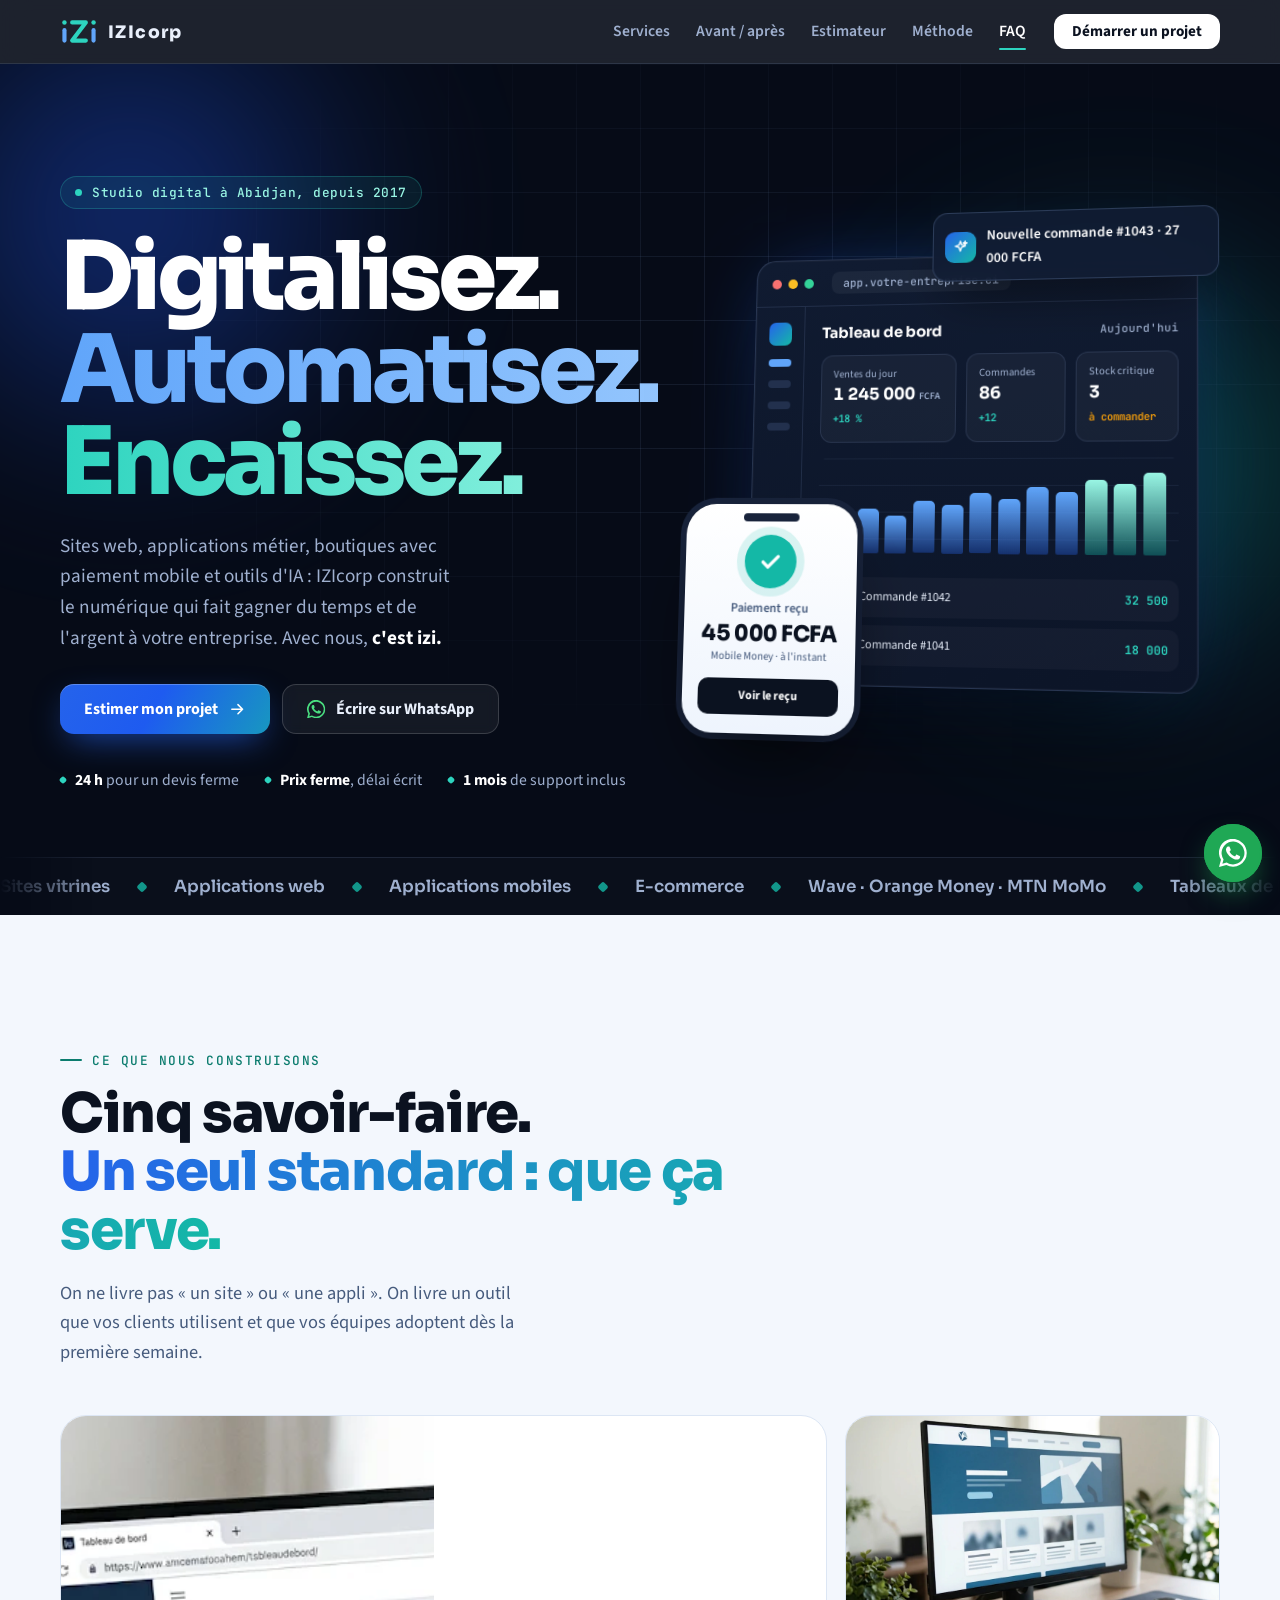
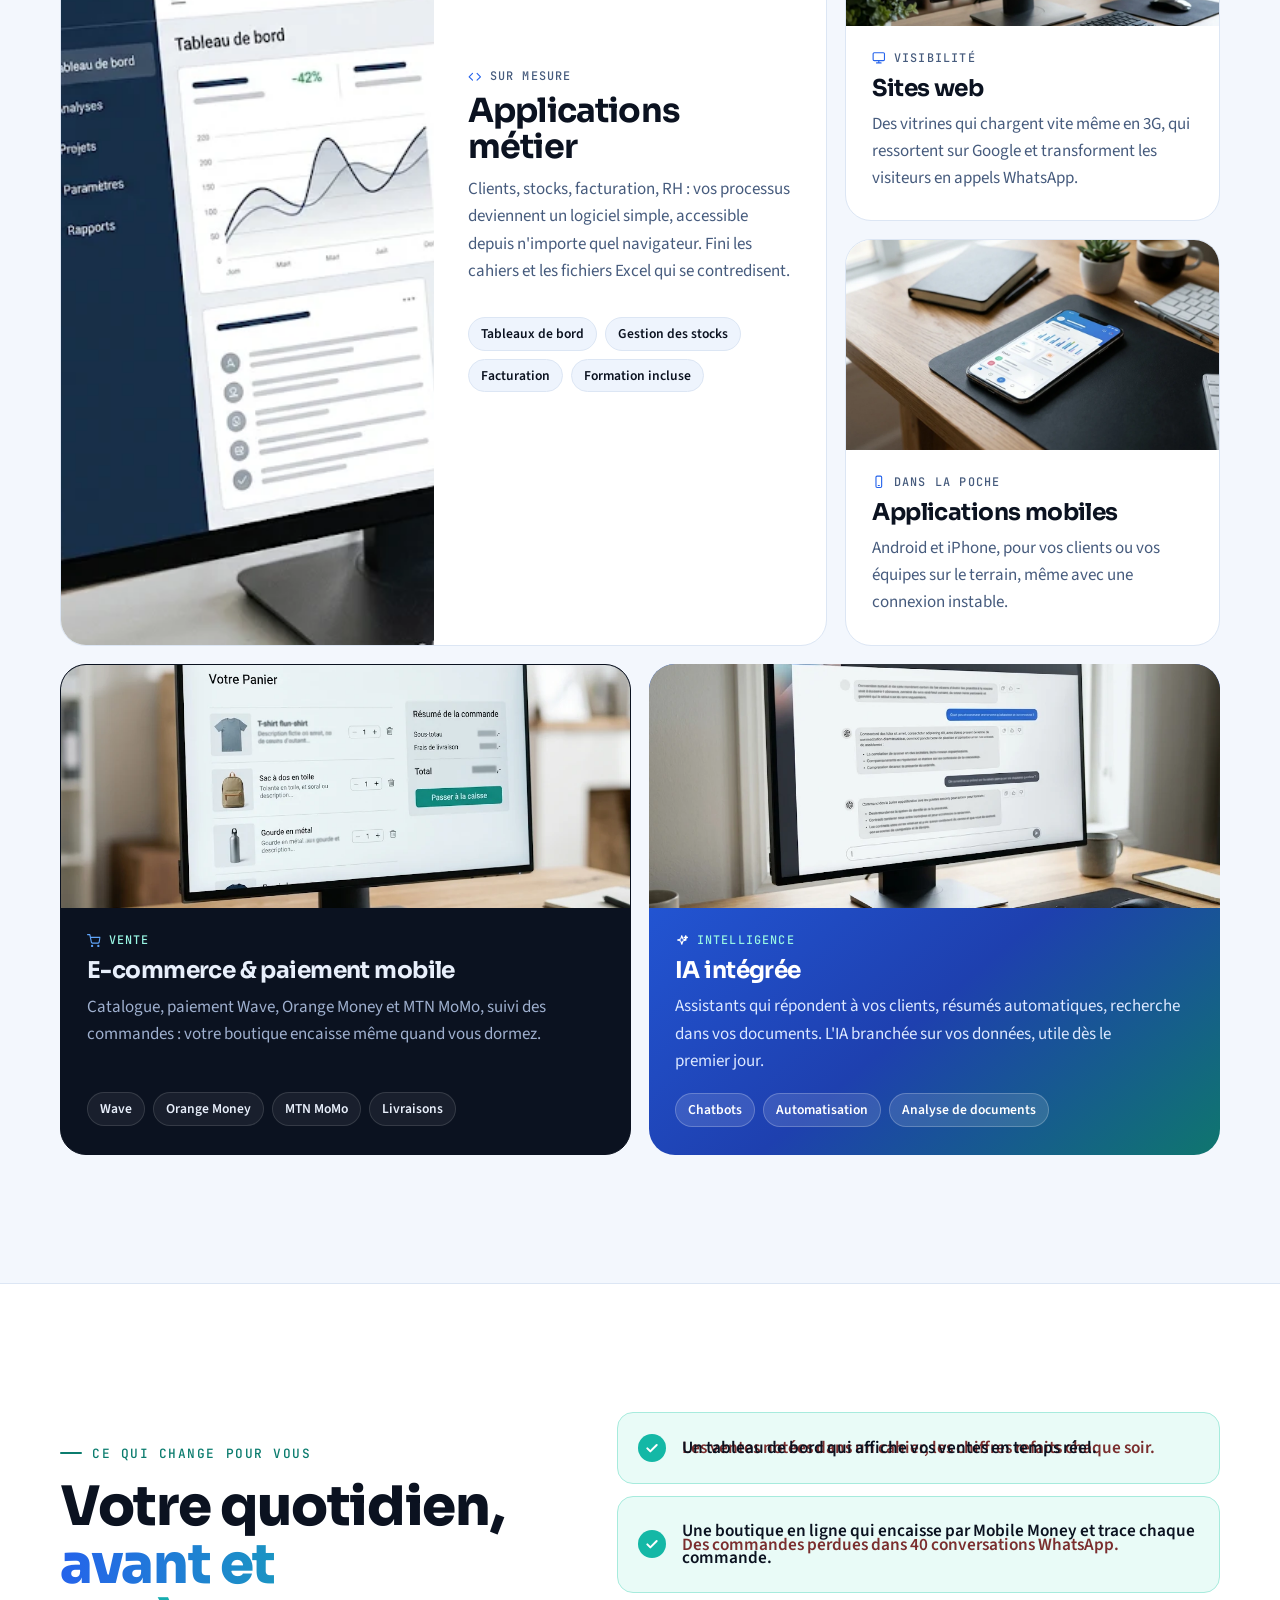
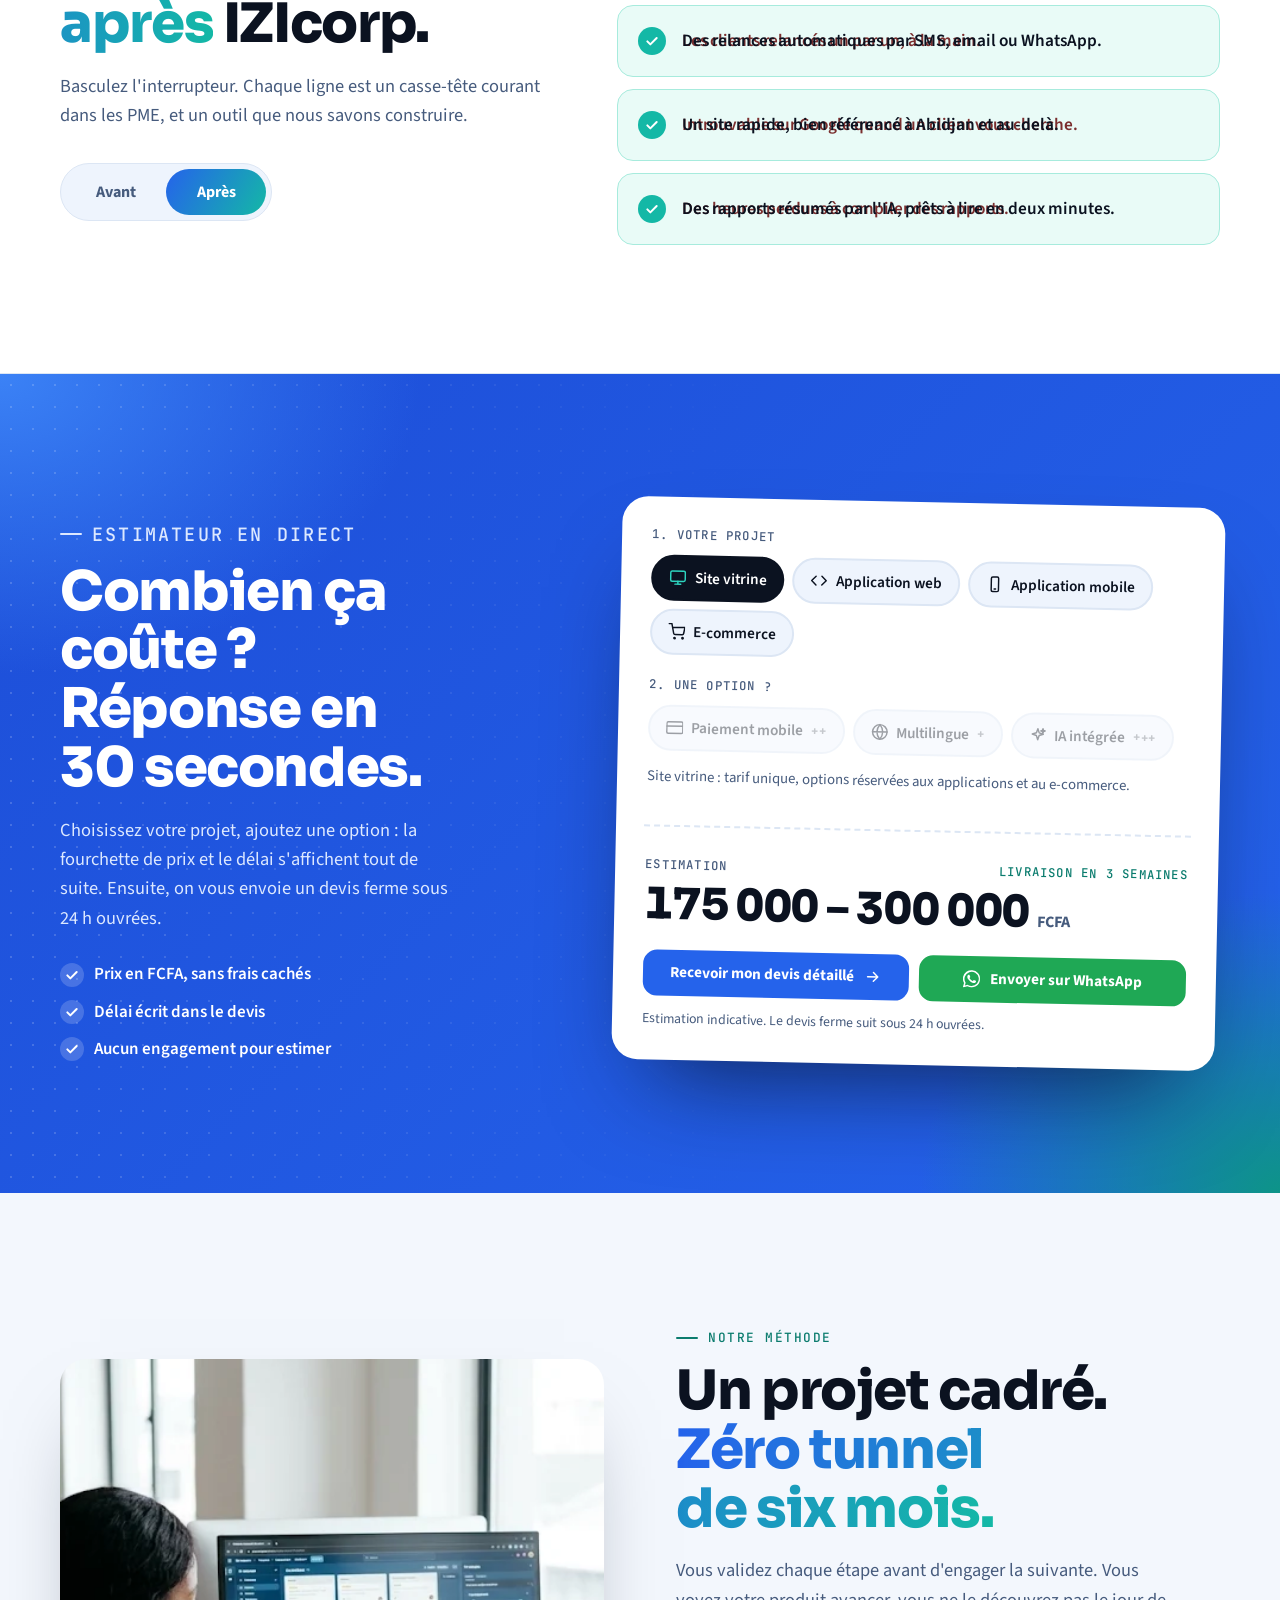
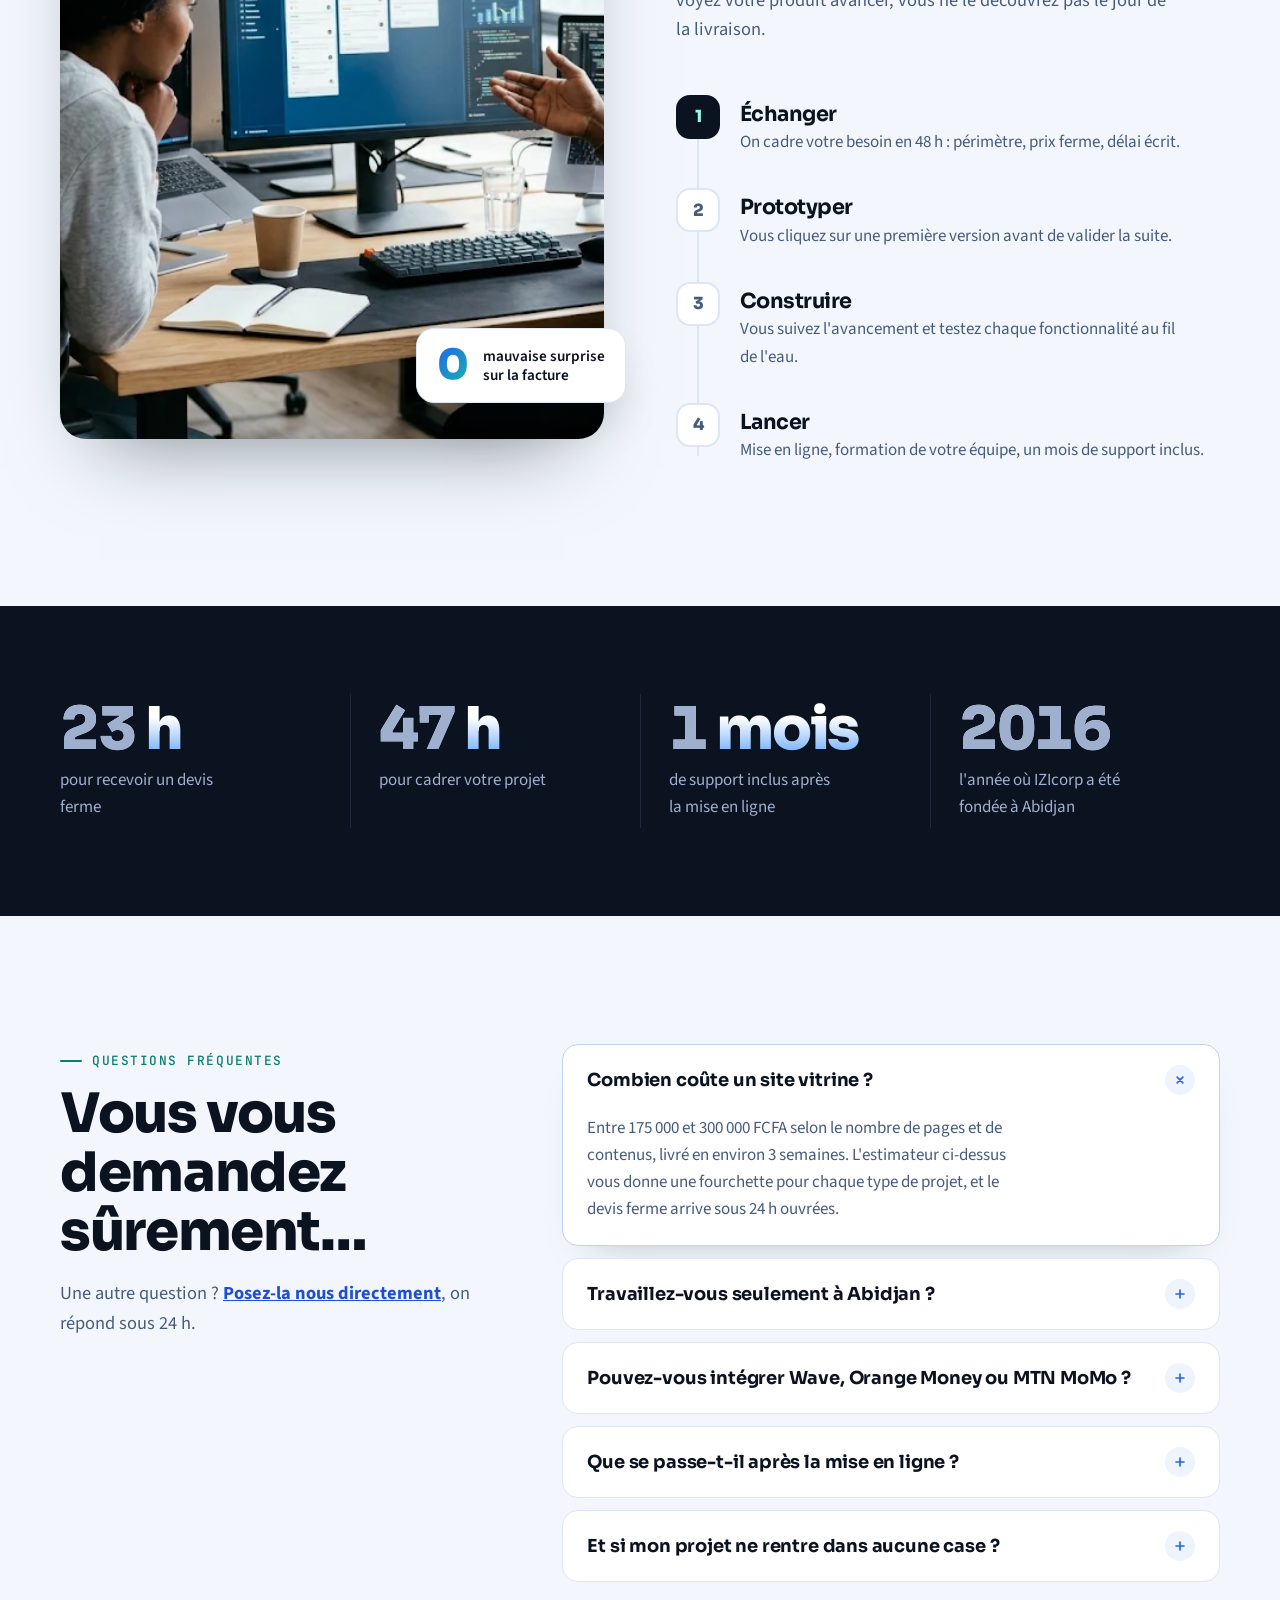
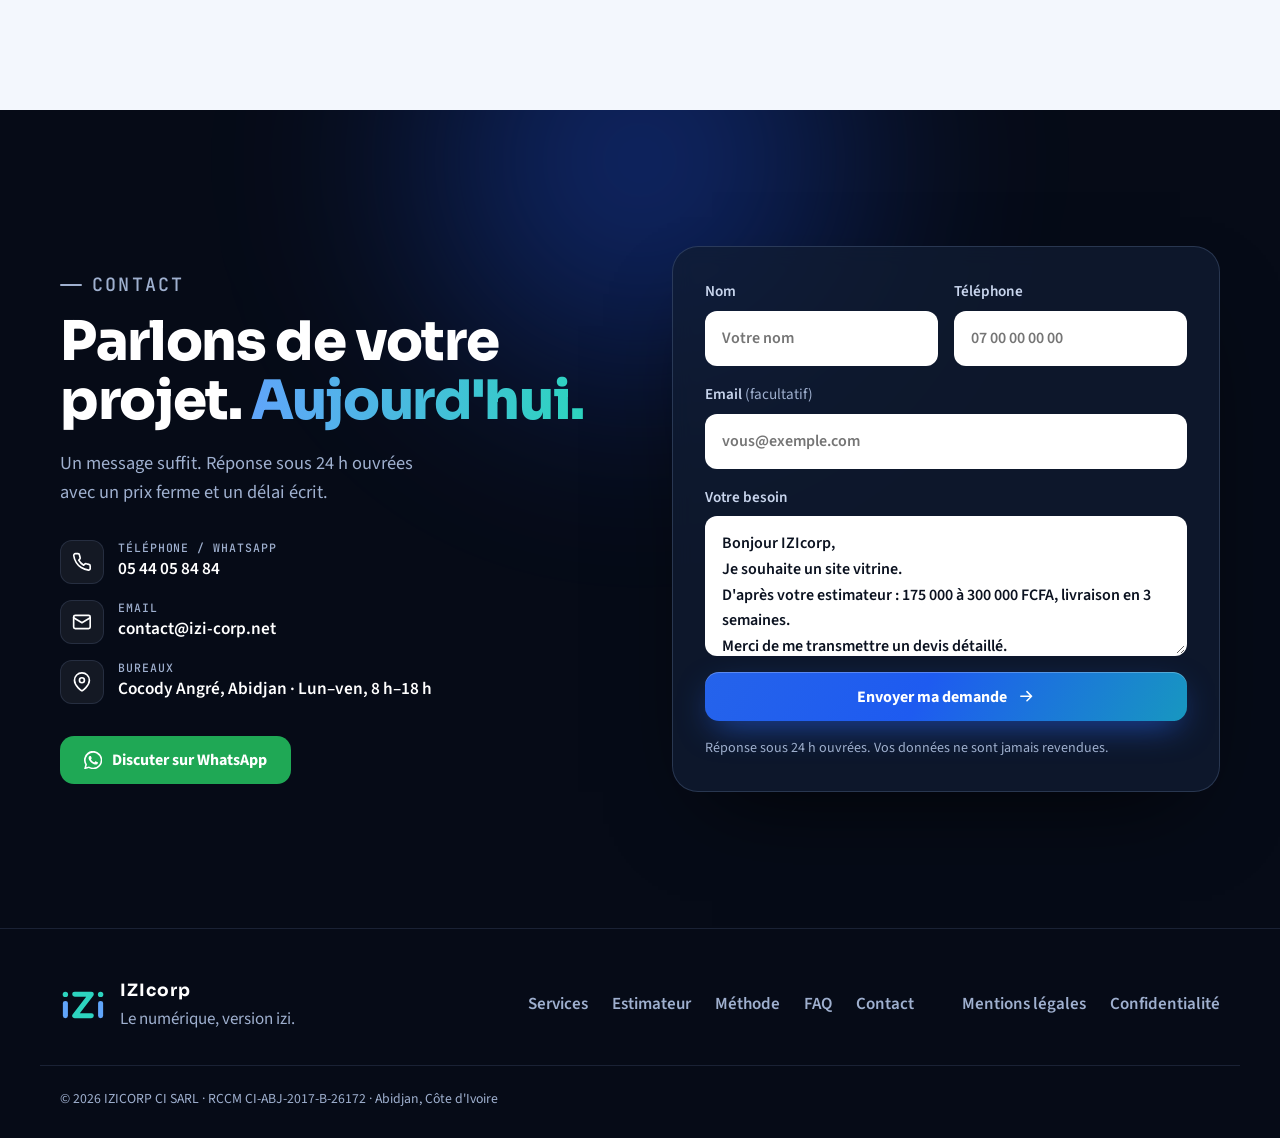
==== commit b8dfb8b1: "Refonte v2 du site vitrine IZIcorp Nouveau design (hero animé, services en mosaïque, avant/après, es" ====
--- a/index.html
+++ b/index.html
@@ -2,28 +2,32 @@
 <html lang="fr">
 <head>
 <meta charset="utf-8">
-<meta name="viewport" content="width=device-width,initial-scale=1">
-<title>IZIcorp — Applications, sites web et IA sur mesure</title>
-<meta name="description" content="IZIcorp conçoit des applications et des sites web qui font gagner du temps aux entreprises. Estimez votre projet en 30 secondes, devis détaillé sous 24 h.">
-<meta name="color-scheme" content="light">
+<meta name="viewport" content="width=device-width,initial-scale=1,viewport-fit=cover">
+<title>IZIcorp — Sites, applications et IA sur mesure à Abidjan</title>
+<meta name="description" content="IZIcorp conçoit les sites web, applications métier, boutiques en ligne et outils IA qui simplifient la vie des entreprises. Estimez votre projet en 30 secondes, devis ferme sous 24 h.">
+<meta name="theme-color" content="#060B17">
 <link rel="canonical" href="https://izi-corp.net/">
 <meta property="og:type" content="website">
 <meta property="og:locale" content="fr_CI">
 <meta property="og:site_name" content="IZIcorp">
-<meta property="og:title" content="IZIcorp — Applications, sites web et IA sur mesure">
-<meta property="og:description" content="Estimez votre projet en 30 secondes : applications, sites web, e-commerce et IA. Devis détaillé sous 24 h.">
+<meta property="og:title" content="IZIcorp — Digitalisez. Automatisez. Encaissez.">
+<meta property="og:description" content="Sites web, applications métier, e-commerce avec paiement mobile et IA. Estimez votre projet en 30 secondes, devis ferme sous 24 h.">
 <meta property="og:url" content="https://izi-corp.net/">
-<meta property="og:image" content="https://izi-corp.net/IZIcorp-logo/png/izicorp-logo-couleur-2048.png">
+<meta property="og:image" content="https://izi-corp.net/assets/og-izicorp.png">
+<meta property="og:image:width" content="1200">
+<meta property="og:image:height" content="630">
 <meta name="twitter:card" content="summary_large_image">
-<meta name="twitter:title" content="IZIcorp — Applications, sites web et IA sur mesure">
-<meta name="twitter:description" content="Estimez votre projet en 30 secondes. Devis détaillé sous 24 h.">
-<meta name="twitter:image" content="https://izi-corp.net/IZIcorp-logo/png/izicorp-logo-couleur-2048.png">
+<meta name="twitter:title" content="IZIcorp — Digitalisez. Automatisez. Encaissez.">
+<meta name="twitter:description" content="Estimez votre projet en 30 secondes. Devis ferme sous 24 h.">
+<meta name="twitter:image" content="https://izi-corp.net/assets/og-izicorp.png">
 <script type="application/ld+json">
 {"@context":"https://schema.org","@type":"ProfessionalService","name":"IZIcorp",
-"description":"Conception d'applications, sites web, e-commerce et solutions IA. Basés à Abidjan, projets à distance partout.",
-"url":"https://izi-corp.net/","email":"contact@izi-corp.net",
-"address":{"@type":"PostalAddress","addressLocality":"Abidjan","addressCountry":"CI"},
-"areaServed":"Afrique francophone et travail à distance","priceRange":"FCFA 175000+","telephone":"+2250544058484",
+"legalName":"IZICORP CI SARL","foundingDate":"2017",
+"description":"Conception de sites web, applications métier, e-commerce avec paiement mobile et solutions d'intelligence artificielle. Basés à Abidjan, projets à distance partout.",
+"url":"https://izi-corp.net/","email":"contact@izi-corp.net","telephone":"+2250544058484",
+"logo":"https://izi-corp.net/IZIcorp-logo/png/izicorp-icone-512.png",
+"address":{"@type":"PostalAddress","streetAddress":"Cocody Angré Mahou","addressLocality":"Abidjan","addressCountry":"CI"},
+"areaServed":"Afrique francophone","priceRange":"À partir de 175 000 FCFA",
 "openingHours":"Mo-Fr 08:00-18:00"}
 </script>
 <link rel="icon" href="IZIcorp-logo/favicon/favicon.ico" sizes="any">
@@ -31,364 +35,374 @@
 <link rel="apple-touch-icon" href="IZIcorp-logo/png/apple-touch-icon-180.png">
 <link rel="preconnect" href="https://fonts.googleapis.com">
 <link rel="preconnect" href="https://fonts.gstatic.com" crossorigin>
-<link href="https://fonts.googleapis.com/css2?family=Sora:wght@600;700;800&family=Source+Sans+3:ital,wght@0,400;0,600;0,700;1,400&display=swap" rel="stylesheet">
-<style>
-:root{
---bg:#EDF3FC; --surface:#fff; --ink:#0B1220; --muted:#3D5579;
---blue:#2563EB; --blue-deep:#1D4ED8; --teal:#14B8A6; --teal-ink:#0B7C6E;
---night:#0B1220; --line:#D5E1F3; --field:#F5F9FF;
-}
-*{box-sizing:border-box;margin:0;padding:0}
-html{scroll-behavior:smooth}
-body{font-family:'Source Sans 3',system-ui,-apple-system,'Segoe UI',sans-serif;background:var(--bg);color:var(--ink);line-height:1.55;-webkit-font-smoothing:antialiased}
-body::after{content:"";position:fixed;inset:0;pointer-events:none;opacity:.035;z-index:60;
-background-image:url("data:image/svg+xml,%3Csvg xmlns='http://www.w3.org/2000/svg' width='140' height='140'%3E%3Cfilter id='n'%3E%3CfeTurbulence type='fractalNoise' baseFrequency='0.9' numOctaves='2'/%3E%3C/filter%3E%3Crect width='140' height='140' filter='url(%23n)'/%3E%3C/svg%3E")}
-.wrap{max-width:1180px;margin:0 auto;padding:0 24px}
-h1,h2,h3{font-family:Sora,sans-serif;text-wrap:balance;letter-spacing:-.015em}
-a{color:inherit}
-:focus-visible{outline:3px solid var(--teal);outline-offset:3px;border-radius:6px}
-/* ---------- header ---------- */
-.site-head{position:sticky;top:0;z-index:50;background:rgba(237,243,252,.92);
-background:color-mix(in srgb,var(--bg) 88%,transparent);backdrop-filter:blur(10px);-webkit-backdrop-filter:blur(10px);border-bottom:1px solid var(--line)}
-.site-head .wrap{display:flex;align-items:center;justify-content:space-between;padding-top:14px;padding-bottom:14px}
-.brand{display:flex;align-items:center;gap:10px;font-family:Sora,sans-serif;font-weight:800;letter-spacing:2px;font-size:17px;text-decoration:none}
-nav.main{display:flex;gap:26px;font-weight:600;color:var(--muted)}
-nav.main a{text-decoration:none}
-nav.main a:hover{color:var(--ink)}
-@media(max-width:760px){nav.main{display:none}.site-head .btn-ghost{display:none}.site-head .burger{display:block}}
-.burger{display:none;position:relative}
-.burger summary{list-style:none;cursor:pointer;font-weight:800;font-size:1.25rem;line-height:1;padding:9px 13px;border:2px solid #B9CDEA;border-radius:10px;background:var(--surface)}
-.burger summary::-webkit-details-marker{display:none}
-.burger .menu{position:absolute;right:0;top:calc(100% + 8px);background:var(--surface);border:1px solid var(--line);border-radius:14px;box-shadow:0 20px 50px -20px rgba(11,18,32,.35);display:grid;min-width:190px;padding:8px;z-index:60}
-.burger .menu a{padding:11px 14px;text-decoration:none;font-weight:600;border-radius:8px}
-.burger .menu a:hover{background:var(--field)}
-.btn{display:inline-block;background:var(--blue);color:#fff;font-weight:700;padding:12px 24px;border-radius:12px;text-decoration:none;border:2px solid var(--blue);font-size:1rem}
-@media(hover:hover){.btn:hover{background:var(--blue-deep);border-color:var(--blue-deep)}}
-.btn-ghost{display:inline-block;font-weight:700;padding:10px 20px;border-radius:12px;text-decoration:none;color:var(--ink);border:2px solid #B9CDEA;background:var(--surface);font-size:.95rem}
-@media(hover:hover){.btn-ghost:hover{border-color:var(--blue);color:var(--blue-deep)}}
-/* ---------- hero ---------- */
-.hero{position:relative}
-.hero .wrap{display:grid;grid-template-columns:1.02fr .98fr;gap:48px;padding-top:64px;align-items:start}
-.hero::before{content:"";position:absolute;inset:0;pointer-events:none;
-background:
-radial-gradient(560px 380px at 88% 6%,color-mix(in srgb,var(--teal) 16%,transparent),transparent 70%),
-radial-gradient(640px 460px at 4% 20%,color-mix(in srgb,var(--blue) 12%,transparent),transparent 70%)}
-.hero h1{font-size:clamp(2.5rem,4.8vw,4rem);font-weight:800;line-height:1.02}
-.hero h1 .t{color:var(--teal-ink)}
-.lead{color:var(--muted);font-size:1.18rem;margin:20px 0 28px;max-width:35ch}
-.hero-cta{display:flex;gap:14px;flex-wrap:wrap;align-items:center}
-.reassure{margin-top:22px;color:var(--muted);font-size:1rem;display:flex;gap:20px;flex-wrap:wrap}
-.reassure b{color:var(--ink)}
-/* estimator */
-.estim{background:var(--surface);border-radius:22px;padding:28px;box-shadow:0 30px 70px -28px rgba(11,18,32,.4);margin-bottom:-84px;position:relative;z-index:2}
-.estim h2{font-size:1rem;margin-bottom:12px}
-.estim .grp{margin-bottom:16px}
-.pills{display:flex;gap:8px;flex-wrap:wrap}
-.pills button{border:2px solid var(--line);background:var(--field);border-radius:99px;padding:8px 14px;font:inherit;font-size:.88rem;font-weight:600;color:var(--ink);cursor:pointer}
-@media(hover:hover){.pills button:hover{border-color:var(--blue)}}
-.pills button.on{background:var(--ink);border-color:var(--ink);color:#fff}
-.pills .cost{opacity:.55;font-weight:800;letter-spacing:2px;font-size:.8em}
-.pills button{display:inline-flex;align-items:center;gap:7px}
-.ic{width:1.15em;height:1.15em;flex:none;fill:none;stroke:currentColor;stroke-width:2;stroke-linecap:round;stroke-linejoin:round}
-.step h3 .ic{color:var(--blue-deep);margin-right:8px;vertical-align:-0.2em}
-.contact .direct .ic{margin-right:6px;vertical-align:-0.2em;color:#2DD4BF}
-.btn-wa{display:inline-flex;align-items:center;gap:10px;margin-top:22px;background:#1FA855;color:#fff;font-weight:700;padding:13px 24px;border-radius:12px;text-decoration:none}
-@media(hover:hover){.btn-wa:hover{background:#178542}}
-.pills button:disabled{opacity:.38;cursor:not-allowed}
-.hintline{font-size:.88rem;color:var(--muted);margin-top:8px;min-height:1.4em}
-.result{border-top:1px solid var(--line);margin-top:6px;padding-top:16px}
-.range{font-family:Sora,sans-serif;font-size:clamp(1.5rem,2.4vw,2rem);font-weight:800;font-variant-numeric:tabular-nums}
-.range small{font-size:.9rem;font-family:'Source Sans 3',sans-serif;font-weight:600;color:var(--muted)}
-.result .btn{margin-top:14px;width:100%;text-align:center}
-.disclaimer{font-size:.85rem;color:var(--muted);margin-top:10px}
-/* reveal */
-.rv span{display:inline-block;transition:opacity .5s ease-out,transform .5s ease-out,filter .5s ease-out}
-html.js .rv span{opacity:0;transform:translateY(10px);filter:blur(3px)}
-html.js .rv.in span{opacity:1;transform:none;filter:none}
-@media(prefers-reduced-motion:reduce){.rv span{opacity:1;transform:none;filter:none;transition:none}html{scroll-behavior:auto}}
-/* ---------- method band ---------- */
-.band{background:#DCE7FA;border-block:1px solid #C4D6F2;padding:120px 0 56px}
-.band h2{font-size:clamp(1.6rem,2.6vw,2.2rem);margin-bottom:8px}
-.band .sub{color:var(--muted);margin-bottom:30px;max-width:60ch}
-.steps{display:grid;grid-template-columns:repeat(3,1fr);gap:0;border-top:2px solid var(--ink)}
-.step{padding:22px 26px 0 0}
-.step + .step{padding-left:26px;border-left:1px solid #AEC4E8}
-.step .n{font-family:Sora,sans-serif;font-weight:800;color:var(--blue-deep);font-size:.9rem;letter-spacing:1px}
-.step h3{font-size:1.25rem;margin:6px 0}
-.step p{color:var(--muted)}
-@media(max-width:820px){.steps{grid-template-columns:1fr}.step + .step{padding-left:0;border-left:none;border-top:1px solid #AEC4E8;padding-top:18px;margin-top:18px}}
-/* ---------- services ---------- */
-.services{padding:88px 0 72px}
-.services h2{font-size:clamp(1.6rem,2.6vw,2.2rem);margin-bottom:6px}
-.services .sub{color:var(--muted);margin-bottom:8px;max-width:62ch}
-.svc{display:grid;grid-template-columns:1fr 1fr;gap:20px 48px;padding:34px 0;border-bottom:1px solid var(--line);align-items:baseline}
-.svc:first-of-type{padding-top:26px}
-.svc h3{font-size:clamp(1.5rem,2.4vw,2rem)}
-.svc h3 .tag{font-family:'Source Sans 3';font-size:.8rem;font-weight:700;letter-spacing:1.5px;color:var(--teal-ink);display:block;margin-bottom:6px}
-.svc p{color:var(--muted);font-size:1.08rem}
-.svc ul{list-style:none;margin-top:10px;display:flex;gap:8px;flex-wrap:wrap}
-.svc li{font-size:.88rem;font-weight:600;background:var(--surface);border:1px solid var(--line);border-radius:99px;padding:5px 13px}
-@media(max-width:820px){.svc{grid-template-columns:1fr;gap:8px}}
-/* ---------- contact ---------- */
-.contact{background:var(--night);color:#fff;padding:88px 0 70px}
-.contact .wrap{display:grid;grid-template-columns:1fr 1fr;gap:56px;align-items:center}
-.contact h2{font-size:clamp(1.8rem,3vw,2.6rem);line-height:1.08}
-.contact h2 .t{color:#2DD4BF}
-.contact p{color:#A9B8D4;margin:16px 0 26px;max-width:38ch;font-size:1.08rem}
-.contact .direct{list-style:none;display:grid;gap:12px;color:#D6E1F5}
-.contact .direct b{color:#fff}
-form#cform{display:grid;gap:12px;background:#101B31;border:1px solid #22345A;border-radius:18px;padding:26px}
-label{font-weight:600;font-size:.92rem;color:#C7D5EE;display:grid;gap:6px}
-input,textarea{font:inherit;color:var(--ink);background:#fff;border:2px solid transparent;border-radius:10px;padding:11px 14px;width:100%}
-input:focus,textarea:focus{outline:none;border-color:var(--teal)}
-textarea{min-height:120px;resize:vertical}
-form .btn{border:none;cursor:pointer;font-size:1rem}
-.formnote{font-size:.86rem;color:#A9BBD9}
-.formok{background:#0E2A1F;border:1px solid #1FA855;border-radius:14px;padding:22px;color:#fff}
-.formok h3{font-size:1.2rem;margin-bottom:8px}
-.formok p{margin:0;color:#C7F0D8}
-@media(max-width:860px){.contact .wrap{grid-template-columns:1fr}}
-/* ---------- footer ---------- */
-footer{border-top:1px solid var(--line);padding:34px 0 44px;color:var(--muted);font-size:.95rem}
-footer .wrap{display:flex;justify-content:space-between;gap:24px;flex-wrap:wrap;align-items:center}
-footer nav{display:flex;gap:20px}
-footer nav a{text-decoration:none}footer nav a:hover{color:var(--ink)}
-@media(max-width:900px){.hero .wrap{grid-template-columns:1fr}.estim{margin-bottom:-64px}}
-section{scroll-margin-top:76px}
-</style>
+<link rel="stylesheet" href="https://fonts.googleapis.com/css2?family=Sora:wght@400;600;700;800&family=Source+Sans+3:ital,wght@0,400;0,600;0,700;1,400&family=JetBrains+Mono:wght@500;700&display=swap">
+<link rel="stylesheet" href="css/site.css">
 </head>
 <body>
-<header class="site-head">
-<div class="wrap">
-<a class="brand" href="#top" aria-label="IZIcorp — accueil">
-<img src="IZIcorp-logo/svg/izicorp-logo-couleur.svg" alt="" width="40" height="28">IZIcorp
-</a>
-<nav class="main" aria-label="Navigation">
-<a href="#services">Services</a><a href="#methode">Méthode</a><a href="#devis">Devis</a><a href="#contact">Contact</a>
-</nav>
-<details class="burger"><summary aria-label="Menu">☰</summary>
-<div class="menu"><a href="#services">Services</a><a href="#methode">Méthode</a><a href="#devis">Devis</a><a href="#contact">Contact</a></div>
-</details>
-<a class="btn-ghost" href="#contact">Démarrer un projet</a>
-</div>
-</header>
-
-<main id="top">
+<a class="skip" href="#contenu">Aller au contenu</a>
+
 <svg width="0" height="0" style="position:absolute" aria-hidden="true"><defs>
-<symbol id="i-monitor" viewBox="0 0 24 24"><rect x="2" y="3" width="20" height="14" rx="2"/><line x1="8" y1="21" x2="16" y2="21"/><line x1="12" y1="17" x2="12" y2="21"/></symbol>
-<symbol id="i-code" viewBox="0 0 24 24"><polyline points="16 18 22 12 16 6"/><polyline points="8 6 2 12 8 18"/></symbol>
-<symbol id="i-mobile" viewBox="0 0 24 24"><rect x="7" y="2" width="10" height="20" rx="2"/><line x1="11" y1="18.5" x2="13" y2="18.5"/></symbol>
-<symbol id="i-cart" viewBox="0 0 24 24"><circle cx="9" cy="21" r="1"/><circle cx="20" cy="21" r="1"/><path d="M1 1h4l2.68 13.39a2 2 0 0 0 2 1.61h9.72a2 2 0 0 0 2-1.61L23 6H6"/></symbol>
-<symbol id="i-card" viewBox="0 0 24 24"><rect x="1" y="4" width="22" height="16" rx="2"/><line x1="1" y1="10" x2="23" y2="10"/></symbol>
-<symbol id="i-globe" viewBox="0 0 24 24"><circle cx="12" cy="12" r="10"/><line x1="2" y1="12" x2="22" y2="12"/><path d="M12 2a15.3 15.3 0 0 1 4 10 15.3 15.3 0 0 1-4 10 15.3 15.3 0 0 1-4-10 15.3 15.3 0 0 1 4-10z"/></symbol>
-<symbol id="i-spark" viewBox="0 0 24 24"><path d="M12 3l1.9 5.7 5.7 1.8-5.7 1.9L12 18.1l-1.9-5.7-5.7-1.9 5.7-1.8z"/><path d="M19 3l.8 2.2 2.2.8-2.2.8L19 9l-.8-2.2-2.2-.8 2.2-.8z"/></symbol>
-<symbol id="i-chat" viewBox="0 0 24 24"><path d="M21 11.5a8.38 8.38 0 0 1-.9 3.8 8.5 8.5 0 0 1-7.6 4.7 8.38 8.38 0 0 1-3.8-.9L3 21l1.9-5.7a8.38 8.38 0 0 1-.9-3.8 8.5 8.5 0 0 1 4.7-7.6 8.38 8.38 0 0 1 3.8-.9h.5a8.48 8.48 0 0 1 8 8v.5z"/></symbol>
+<symbol id="i-monitor" viewBox="0 0 24 24"><rect x="2" y="3" width="20" height="14" rx="2"/><path d="M8 21h8M12 17v4"/></symbol>
+<symbol id="i-code" viewBox="0 0 24 24"><path d="M16 18l6-6-6-6M8 6l-6 6 6 6"/></symbol>
+<symbol id="i-mobile" viewBox="0 0 24 24"><rect x="7" y="2" width="10" height="20" rx="2"/><path d="M11 18.5h2"/></symbol>
+<symbol id="i-cart" viewBox="0 0 24 24"><circle cx="9" cy="21" r="1"/><circle cx="20" cy="21" r="1"/><path d="M1 1h4l2.7 13.4a2 2 0 0 0 2 1.6h9.7a2 2 0 0 0 2-1.6L23 6H6"/></symbol>
+<symbol id="i-card" viewBox="0 0 24 24"><rect x="1" y="4" width="22" height="16" rx="2"/><path d="M1 10h22"/></symbol>
+<symbol id="i-globe" viewBox="0 0 24 24"><circle cx="12" cy="12" r="10"/><path d="M2 12h20M12 2a15.3 15.3 0 0 1 4 10 15.3 15.3 0 0 1-4 10 15.3 15.3 0 0 1-4-10 15.3 15.3 0 0 1 4-10z"/></symbol>
+<symbol id="i-spark" viewBox="0 0 24 24"><path d="M12 3l1.9 5.7 5.7 1.8-5.7 1.9L12 18.1l-1.9-5.7-5.7-1.9 5.7-1.8zM19 3l.8 2.2 2.2.8-2.2.8L19 9l-.8-2.2-2.2-.8 2.2-.8z"/></symbol>
+<symbol id="i-chat" viewBox="0 0 24 24"><path d="M21 11.5a8.4 8.4 0 0 1-.9 3.8 8.5 8.5 0 0 1-7.6 4.7 8.4 8.4 0 0 1-3.8-.9L3 21l1.9-5.7a8.4 8.4 0 0 1-.9-3.8 8.5 8.5 0 0 1 4.7-7.6 8.4 8.4 0 0 1 3.8-.9h.5a8.5 8.5 0 0 1 8 8v.5z"/></symbol>
 <symbol id="i-eye" viewBox="0 0 24 24"><path d="M1 12s4-8 11-8 11 8 11 8-4 8-11 8-11-8-11-8z"/><circle cx="12" cy="12" r="3"/></symbol>
 <symbol id="i-check" viewBox="0 0 24 24"><circle cx="12" cy="12" r="10"/><path d="M8 12.5l2.5 2.5L16 9.5"/></symbol>
+<symbol id="i-tick" viewBox="0 0 24 24"><path d="M5 12.5l4.5 4.5L19 7.5"/></symbol>
+<symbol id="i-x" viewBox="0 0 24 24"><path d="M7 7l10 10M17 7L7 17"/></symbol>
 <symbol id="i-pin" viewBox="0 0 24 24"><path d="M21 10c0 7-9 13-9 13s-9-6-9-13a9 9 0 0 1 18 0z"/><circle cx="12" cy="10" r="3"/></symbol>
 <symbol id="i-mail" viewBox="0 0 24 24"><rect x="2" y="4" width="20" height="16" rx="2"/><path d="M22 7l-10 6L2 7"/></symbol>
-<symbol id="i-phone" viewBox="0 0 24 24"><path d="M22 16.92v3a2 2 0 0 1-2.18 2 19.79 19.79 0 0 1-8.63-3.07 19.5 19.5 0 0 1-6-6A19.79 19.79 0 0 1 2.12 4.18 2 2 0 0 1 4.11 2h3a2 2 0 0 1 2 1.72c.13.96.36 1.9.7 2.81a2 2 0 0 1-.45 2.11L8.09 9.91a16 16 0 0 0 6 6l1.27-1.27a2 2 0 0 1 2.11-.45c.91.34 1.85.57 2.81.7A2 2 0 0 1 22 16.92z"/></symbol>
+<symbol id="i-phone" viewBox="0 0 24 24"><path d="M22 16.9v3a2 2 0 0 1-2.2 2 19.8 19.8 0 0 1-8.6-3.1 19.5 19.5 0 0 1-6-6A19.8 19.8 0 0 1 2.1 4.2 2 2 0 0 1 4.1 2h3a2 2 0 0 1 2 1.7c.1 1 .4 1.9.7 2.8a2 2 0 0 1-.5 2.1L8.1 9.9a16 16 0 0 0 6 6l1.3-1.3a2 2 0 0 1 2.1-.4c.9.3 1.9.6 2.8.7a2 2 0 0 1 1.7 2z"/></symbol>
+<symbol id="i-rocket" viewBox="0 0 24 24"><path d="M4.5 16.5c-1.5 1.3-2 5-2 5s3.7-.5 5-2c.7-.8.7-2.1-.1-2.9a2.2 2.2 0 0 0-2.9-.1zM12 15l-3-3a22 22 0 0 1 2-3.9A12.9 12.9 0 0 1 22 2c0 2.7-.8 7.5-6 11a22.4 22.4 0 0 1-4 2z"/><path d="M9 12H4s.6-3 2-4c1.6-1.1 5 0 5 0M12 15v5s3-.6 4-2c1.1-1.6 0-5 0-5"/></symbol>
+<symbol id="i-tools" viewBox="0 0 24 24"><path d="M14.7 6.3a1 1 0 0 0 0 1.4l1.6 1.6a1 1 0 0 0 1.4 0l3.8-3.8a6 6 0 0 1-7.9 7.9l-6.9 6.9a2.1 2.1 0 0 1-3-3l6.9-6.9a6 6 0 0 1 7.9-7.9l-3.8 3.8z"/></symbol>
+<symbol id="i-arrow" viewBox="0 0 24 24"><path d="M5 12h14M13 6l6 6-6 6"/></symbol>
+<symbol id="i-wa" viewBox="0 0 24 24"><path fill="currentColor" stroke="none" d="M17.5 14.4c-.3-.1-1.8-.9-2-1-.3-.1-.5-.1-.7.1-.2.3-.8 1-.9 1.2-.2.2-.3.2-.6.1-.3-.1-1.3-.5-2.4-1.5-.9-.8-1.5-1.8-1.7-2.1-.2-.3 0-.5.1-.6l.4-.5.3-.5c.1-.2 0-.4 0-.5l-.9-2.2c-.2-.6-.5-.5-.7-.5h-.6c-.2 0-.5.1-.8.4-.3.3-1 1-1 2.5s1.1 2.9 1.2 3.1c.1.2 2.1 3.2 5.1 4.5.7.3 1.3.5 1.7.6.7.2 1.4.2 1.9.1.6-.1 1.8-.7 2-1.4.2-.7.2-1.3.2-1.4-.1-.1-.3-.2-.6-.3zM12 21.8c-1.8 0-3.5-.5-5-1.4l-.4-.2-3.7 1 1-3.6-.2-.4A9.8 9.8 0 1 1 12 21.8zm8.4-18.2A11.8 11.8 0 0 0 1.7 17.8L0 24l6.3-1.7A11.8 11.8 0 0 0 23.8 12c0-3.2-1.2-6.2-3.4-8.4z"/></symbol>
 </defs></svg>
-<section class="hero" aria-label="Estimation de projet">
-<div class="wrap">
-<div>
-<h1 class="rv">Votre devis en 30 secondes.</h1>
-<p class="lead">IZIcorp conçoit des applications et des sites web qui font gagner du temps aux entreprises. Décrivez votre besoin, repartez avec une fourchette de prix et un délai.</p>
-<div class="hero-cta">
-<a class="btn" href="#devis">Estimer mon projet →</a>
-</div>
-<div class="reassure"><span><b>Basés à Abidjan</b>, projets à distance partout</span><span><b>Réponse</b> sous 24 h</span></div>
-</div>
-<div class="estim" id="devis" role="group" aria-label="Estimateur de projet">
-<h2>Quel projet ?</h2>
-<div class="pills" id="types" role="group" aria-label="Type de projet">
-<button data-t="vitrine" class="on"><svg class="ic"><use href="#i-monitor"/></svg>Site vitrine</button><button data-t="web"><svg class="ic"><use href="#i-code"/></svg>Application web</button><button data-t="mobile"><svg class="ic"><use href="#i-mobile"/></svg>Application mobile</button><button data-t="ecommerce"><svg class="ic"><use href="#i-cart"/></svg>E-commerce</button>
-</div>
-<h2 style="margin-top:18px">Options</h2>
-<div class="pills" id="opts" role="group" aria-label="Options">
-<button data-o="paiement"><svg class="ic"><use href="#i-card"/></svg>Paiement mobile <span class="cost">++</span></button><button data-o="langues"><svg class="ic"><use href="#i-globe"/></svg>Multilingue <span class="cost">+</span></button><button data-o="ia"><svg class="ic"><use href="#i-spark"/></svg>IA intégrée <span class="cost">+++</span></button>
-</div>
-<p class="hintline" id="hint"></p>
-<div class="result">
-<div class="range" id="range"></div>
-<a class="btn" id="devisBtn" href="#contact">Recevoir mon devis détaillé →</a>
-<p class="disclaimer">Estimation indicative, devis ferme sous 24 h ouvrées.</p>
-</div>
-</div>
-</div>
-</section>
-
-<section class="band" id="methode" aria-label="Notre méthode">
-<div class="wrap">
-<h2 class="rv">Un projet cadré, sans surprise.</h2>
-<p class="sub">Vous validez chaque étape avant d'engager la suivante. Pas d'acompte perdu dans un tunnel de six mois.</p>
-<div class="steps">
-<div class="step"><div class="n">ÉTAPE 1</div><h3><svg class="ic"><use href="#i-chat"/></svg>Échange</h3><p>On cadre votre besoin en 48 h : périmètre, prix ferme, délai écrit.</p></div>
-<div class="step"><div class="n">ÉTAPE 2</div><h3><svg class="ic"><use href="#i-eye"/></svg>Prototype visible</h3><p>Vous cliquez sur une première version avant de valider la suite.</p></div>
-<div class="step"><div class="n">ÉTAPE 3</div><h3><svg class="ic"><use href="#i-check"/></svg>Livraison</h3><p>Mise en ligne, formation de votre équipe, un mois de support inclus.</p></div>
-</div>
-</div>
-</section>
-
-<section class="services" id="services" aria-label="Nos services">
-<div class="wrap">
-<h2 class="rv">Ce que nous construisons.</h2>
-<p class="sub">Quatre savoir-faire, un seul standard : un outil que vos équipes utilisent vraiment.</p>
-<div class="svc">
-<h3><span class="tag">SUR MESURE</span>Applications métier</h3>
-<div><p>Gestion clients, stocks, facturation : vos processus transformés en logiciel simple, accessible depuis n'importe quel navigateur.</p>
-<ul><li>Paiement mobile intégré</li><li>Multilingue</li><li>Formation incluse</li></ul></div>
-</div>
-<div class="svc">
-<h3><span class="tag">VITESSE</span>Sites web</h3>
-<div><p>Des vitrines qui chargent vite même en 3G et transforment les visiteurs en appels. Textes en français, référencement local inclus.</p>
-<ul><li>Chargement rapide</li><li>WhatsApp intégré</li></ul></div>
-</div>
-<div class="svc">
-<h3><span class="tag">VENTE</span>E-commerce</h3>
-<div><p>Catalogue, paiement Wave, MTN et Orange, suivi des commandes : votre boutique ouverte même quand vous dormez.</p>
-<ul><li>Paiement mobile</li><li>Gestion des stocks</li></ul></div>
-</div>
-<div class="svc">
-<h3><span class="tag">INTELLIGENCE</span>IA intégrée</h3>
-<div><p>Assistants conversationnels, résumés automatiques, recherche dans vos documents : l'IA utile, branchée sur vos données — pas un gadget.</p>
-<ul><li>Chatbots</li><li>Automatisation</li></ul></div>
-</div>
-</div>
-</section>
-
-<section class="contact" id="contact" aria-label="Contact">
-<div class="wrap">
-<div>
-<h2 class="rv">Racontez-nous votre projet.</h2>
-<p>Un message suffit. Basés à Abidjan, on travaille avec des clients partout — à distance ou sur place. Réponse sous 24 h ouvrées avec un prix ferme et un délai écrit.</p>
-<ul class="direct">
-<li><b><svg class="ic"><use href="#i-pin"/></svg>Où :</b> Abidjan, Côte d'Ivoire</li>
-<li><b><svg class="ic"><use href="#i-phone"/></svg>Tél / WhatsApp :</b> <a href="tel:+2250544058484">05 44 05 84 84</a></li>
-<li><b><svg class="ic"><use href="#i-mail"/></svg>Email :</b> contact@izi-corp.net</li>
-</ul>
-<a class="btn-wa" href="https://wa.me/2250544058484?text=Bonjour%2C%20je%20vous%20contacte%20depuis%20le%20site%20IZIcorp%20pour%20un%20projet."><svg class="ic"><use href="#i-chat"/></svg>Discuter sur WhatsApp</a>
-</div>
-<form id="cform">
-<label>Nom<input name="nom" required autocomplete="name" placeholder="Votre nom"></label>
-<label>Téléphone<input name="tel" required autocomplete="tel" placeholder="07 00 00 00 00"></label>
-<label>Email (facultatif)<input type="email" name="email" autocomplete="email" placeholder="vous@exemple.com"></label>
-<label>Votre besoin<textarea name="msg" id="cmsg" required placeholder="Ex. : une application pour suivre mon stock…"></textarea></label>
-<input type="checkbox" name="botcheck" style="display:none" tabindex="-1" autocomplete="off">
-<button class="btn" type="submit">Envoyer ma demande →</button>
-<p class="formnote">Envoi direct — réponse sous 24 h ouvrées, aucune donnée revendue.</p>
-</form>
-</div>
+
+<header class="site-head" id="top">
+  <div class="wrap head-row">
+    <a class="brand" href="#top" aria-label="IZIcorp, retour en haut">
+      <img src="IZIcorp-logo/svg/izicorp-logo-fond-sombre.svg" alt="" width="38" height="27">
+      <span>IZIcorp</span>
+    </a>
+    <nav class="nav" aria-label="Navigation principale">
+      <a href="#services">Services</a>
+      <a href="#avant-apres">Avant / après</a>
+      <a href="#estimateur">Estimateur</a>
+      <a href="#methode">Méthode</a>
+      <a href="#faq">FAQ</a>
+    </nav>
+    <a class="btn btn-sm btn-light head-cta" href="#contact">Démarrer un projet</a>
+    <details class="burger">
+      <summary aria-label="Ouvrir le menu"><span></span><span></span><span></span></summary>
+      <nav class="burger-menu" aria-label="Menu mobile">
+        <a href="#services">Services</a>
+        <a href="#avant-apres">Avant / après</a>
+        <a href="#estimateur">Estimateur</a>
+        <a href="#methode">Méthode</a>
+        <a href="#faq">FAQ</a>
+        <a class="btn" href="#contact">Démarrer un projet</a>
+      </nav>
+    </details>
+  </div>
+</header>
+
+<main id="contenu">
+
+<!-- ============ HERO ============ -->
+<section class="hero" aria-labelledby="hero-title">
+  <div class="hero-bg" aria-hidden="true">
+    <div class="glow g1"></div><div class="glow g2"></div><div class="grid-lines"></div>
+    <svg class="hero-z" viewBox="-16 -16 256 182"><g fill="none" stroke-width="10" stroke-linecap="round" stroke-linejoin="round"><path class="z-draw" d="M66 14H158L66 136H158"/></g></svg>
+  </div>
+  <div class="wrap hero-grid">
+    <div class="hero-copy">
+      <p class="eyebrow"><span class="dot"></span>Studio digital à Abidjan, depuis 2017</p>
+      <h1 id="hero-title" class="hero-title">
+        <span class="w w1">Digitalisez.</span>
+        <span class="w w2">Automatisez.</span>
+        <span class="w w3">Encaissez.</span>
+      </h1>
+      <p class="hero-lead">Sites web, applications métier, boutiques avec paiement mobile et outils d'IA : IZIcorp construit le numérique qui fait gagner du temps et de l'argent à votre entreprise. Avec nous, <strong>c'est izi.</strong></p>
+      <div class="hero-cta">
+        <a class="btn btn-glow" href="#estimateur">Estimer mon projet<svg class="ic"><use href="#i-arrow"/></svg></a>
+        <a class="btn btn-wa-ghost" href="https://wa.me/2250544058484?text=Bonjour%20IZIcorp%2C%20je%20vous%20contacte%20depuis%20votre%20site%20pour%20un%20projet." target="_blank" rel="noopener"><svg class="ic"><use href="#i-wa"/></svg>Écrire sur WhatsApp</a>
+      </div>
+      <ul class="hero-proof">
+        <li><b>24 h</b> pour un devis ferme</li>
+        <li><b>Prix ferme</b>, délai écrit</li>
+        <li><b>1 mois</b> de support inclus</li>
+      </ul>
+    </div>
+
+    <div class="hero-visual" aria-hidden="true">
+      <div class="mock" id="mock">
+        <div class="win">
+          <div class="win-bar"><i></i><i></i><i></i><span>app.votre-entreprise.ci</span></div>
+          <div class="win-body">
+            <div class="win-side"><b></b><span class="on"></span><span></span><span></span><span></span></div>
+            <div class="win-main">
+              <div class="win-title">Tableau de bord <em>Aujourd'hui</em></div>
+              <div class="kpis">
+                <div class="kpi"><small>Ventes du jour</small><strong><span data-count="1245000">1 245 000</span> <i>FCFA</i></strong><em class="up">+18 %</em></div>
+                <div class="kpi"><small>Commandes</small><strong data-count="86">86</strong><em class="up">+12</em></div>
+                <div class="kpi"><small>Stock critique</small><strong>3</strong><em class="warn">à commander</em></div>
+              </div>
+              <div class="chart">
+                <span style="--h:38%"></span><span style="--h:52%"></span><span style="--h:44%"></span><span style="--h:61%"></span><span style="--h:57%"></span><span style="--h:70%"></span><span style="--h:64%"></span><span style="--h:78%"></span><span style="--h:72%"></span><span style="--h:86%"></span><span style="--h:81%"></span><span style="--h:94%"></span>
+              </div>
+              <div class="rows">
+                <div><span class="av">KA</span>Commande #1042<em>32 500</em></div>
+                <div><span class="av t">MD</span>Commande #1041<em>18 000</em></div>
+              </div>
+            </div>
+          </div>
+        </div>
+        <div class="phone">
+          <div class="phone-notch"></div>
+          <div class="pay-ok"><svg class="ic"><use href="#i-tick"/></svg></div>
+          <p class="pay-l">Paiement reçu</p>
+          <p class="pay-a"><span>45 000</span> FCFA</p>
+          <p class="pay-s">Mobile Money · à l'instant</p>
+          <div class="pay-btn">Voir le reçu</div>
+        </div>
+        <div class="toast" id="toast"><span class="toast-ic"><svg class="ic"><use href="#i-spark"/></svg></span><span id="toastTxt">Rapport du mois résumé par l'IA</span></div>
+      </div>
+    </div>
+  </div>
+
+  <div class="ticker" aria-label="Nos domaines">
+    <div class="ticker-track">
+      <span>Sites vitrines</span><span>Applications web</span><span>Applications mobiles</span><span>E-commerce</span><span>Wave · Orange Money · MTN MoMo</span><span>Tableaux de bord</span><span>Automatisation</span><span>Intelligence artificielle</span><span>Référencement local</span>
+      <span aria-hidden="true">Sites vitrines</span><span aria-hidden="true">Applications web</span><span aria-hidden="true">Applications mobiles</span><span aria-hidden="true">E-commerce</span><span aria-hidden="true">Wave · Orange Money · MTN MoMo</span><span aria-hidden="true">Tableaux de bord</span><span aria-hidden="true">Automatisation</span><span aria-hidden="true">Intelligence artificielle</span><span aria-hidden="true">Référencement local</span>
+    </div>
+  </div>
+</section>
+
+<!-- ============ SERVICES ============ -->
+<section class="sec services" id="services" aria-labelledby="svc-title">
+  <div class="wrap">
+    <div class="sec-head">
+      <p class="kicker">Ce que nous construisons</p>
+      <h2 id="svc-title" class="reveal">Cinq savoir-faire.<br><span class="grad">Un seul standard&nbsp;: que ça serve.</span></h2>
+      <p class="sec-sub reveal">On ne livre pas « un site » ou « une appli ». On livre un outil que vos clients utilisent et que vos équipes adoptent dès la première semaine.</p>
+    </div>
+
+    <div class="bento">
+      <article class="card c-app reveal">
+        <figure><img src="assets/img/app-metier.webp" alt="Tableau de bord d'une application de gestion sur un écran" loading="lazy" width="1024" height="572"></figure>
+        <div class="card-body">
+          <p class="tag"><svg class="ic"><use href="#i-code"/></svg>Sur mesure</p>
+          <h3>Applications métier</h3>
+          <p>Clients, stocks, facturation, RH : vos processus deviennent un logiciel simple, accessible depuis n'importe quel navigateur. Fini les cahiers et les fichiers Excel qui se contredisent.</p>
+          <ul class="chips"><li>Tableaux de bord</li><li>Gestion des stocks</li><li>Facturation</li><li>Formation incluse</li></ul>
+        </div>
+      </article>
+      <article class="card c-web reveal">
+        <figure><img src="assets/img/site-vitrine.webp" alt="Site vitrine affiché sur un écran" loading="lazy" width="1024" height="572"></figure>
+        <div class="card-body">
+          <p class="tag"><svg class="ic"><use href="#i-monitor"/></svg>Visibilité</p>
+          <h3>Sites web</h3>
+          <p>Des vitrines qui chargent vite même en 3G, qui ressortent sur Google et transforment les visiteurs en appels WhatsApp.</p>
+        </div>
+      </article>
+      <article class="card c-mob reveal">
+        <figure><img src="assets/img/app-mobile.webp" alt="Application mobile sur un smartphone" loading="lazy" width="1024" height="572"></figure>
+        <div class="card-body">
+          <p class="tag"><svg class="ic"><use href="#i-mobile"/></svg>Dans la poche</p>
+          <h3>Applications mobiles</h3>
+          <p>Android et iPhone, pour vos clients ou vos équipes sur le terrain, même avec une connexion instable.</p>
+        </div>
+      </article>
+      <article class="card c-shop reveal">
+        <figure><img src="assets/img/ecommerce.webp" alt="Panier d'une boutique en ligne" loading="lazy" width="1024" height="572"></figure>
+        <div class="card-body">
+          <p class="tag"><svg class="ic"><use href="#i-cart"/></svg>Vente</p>
+          <h3>E-commerce &amp; paiement mobile</h3>
+          <p>Catalogue, paiement Wave, Orange Money et MTN MoMo, suivi des commandes : votre boutique encaisse même quand vous dormez.</p>
+          <ul class="chips"><li>Wave</li><li>Orange Money</li><li>MTN MoMo</li><li>Livraisons</li></ul>
+        </div>
+      </article>
+      <article class="card c-ia reveal">
+        <figure><img src="assets/img/ia.webp" alt="Assistant conversationnel affiché sur un écran" loading="lazy" width="1024" height="572"></figure>
+        <div class="card-body">
+          <p class="tag"><svg class="ic"><use href="#i-spark"/></svg>Intelligence</p>
+          <h3>IA intégrée</h3>
+          <p>Assistants qui répondent à vos clients, résumés automatiques, recherche dans vos documents. L'IA branchée sur vos données, utile dès le premier jour.</p>
+          <ul class="chips"><li>Chatbots</li><li>Automatisation</li><li>Analyse de documents</li></ul>
+        </div>
+      </article>
+    </div>
+  </div>
+</section>
+
+<!-- ============ AVANT / APRÈS ============ -->
+<section class="sec ba" id="avant-apres" aria-labelledby="ba-title">
+  <div class="wrap ba-grid">
+    <div class="ba-intro">
+      <p class="kicker">Ce qui change pour vous</p>
+      <h2 id="ba-title" class="reveal">Votre quotidien, <span class="grad">avant et après</span> IZIcorp.</h2>
+      <p class="sec-sub reveal">Basculez l'interrupteur. Chaque ligne est un casse-tête courant dans les PME, et un outil que nous savons construire.</p>
+      <div class="switch" role="group" aria-label="Comparer">
+        <button type="button" id="baBefore" aria-pressed="false">Avant</button>
+        <button type="button" id="baAfter" aria-pressed="true" class="on">Après</button>
+        <span class="switch-knob" aria-hidden="true"></span>
+      </div>
+    </div>
+    <ul class="ba-list" id="baList" data-state="after">
+      <li><span class="b">Les ventes notées dans un cahier, les chiffres refaits chaque soir.</span><span class="a">Un tableau de bord qui affiche vos ventes en temps réel.</span></li>
+      <li><span class="b">Des commandes perdues dans 40 conversations WhatsApp.</span><span class="a">Une boutique en ligne qui encaisse par Mobile Money et trace chaque commande.</span></li>
+      <li><span class="b">Les clients relancés un par un, à la main.</span><span class="a">Des relances automatiques par SMS, email ou WhatsApp.</span></li>
+      <li><span class="b">Introuvable sur Google quand un client vous cherche.</span><span class="a">Un site rapide, bien référencé à Abidjan et au-delà.</span></li>
+      <li><span class="b">Des heures perdues à compiler des rapports.</span><span class="a">Des rapports résumés par l'IA, prêts à lire en deux minutes.</span></li>
+    </ul>
+  </div>
+</section>
+
+<!-- ============ ESTIMATEUR ============ -->
+<section class="sec estim-sec" id="estimateur" aria-labelledby="est-title">
+  <div class="estim-bg" aria-hidden="true"></div>
+  <div class="wrap estim-grid">
+    <div class="estim-intro">
+      <p class="kicker kicker-light">Estimateur en direct</p>
+      <h2 id="est-title" class="reveal">Combien ça coûte&nbsp;?<br>Réponse en 30&nbsp;secondes.</h2>
+      <p class="reveal">Choisissez votre projet, ajoutez une option : la fourchette de prix et le délai s'affichent tout de suite. Ensuite, on vous envoie un devis ferme sous 24&nbsp;h ouvrées.</p>
+      <ul class="estim-points">
+        <li><svg class="ic"><use href="#i-tick"/></svg>Prix en FCFA, sans frais cachés</li>
+        <li><svg class="ic"><use href="#i-tick"/></svg>Délai écrit dans le devis</li>
+        <li><svg class="ic"><use href="#i-tick"/></svg>Aucun engagement pour estimer</li>
+      </ul>
+    </div>
+
+    <div class="ticket" role="group" aria-label="Estimateur de projet">
+      <div class="ticket-top">
+        <p class="t-label">1. Votre projet</p>
+        <div class="pills" id="types" role="group" aria-label="Type de projet">
+          <button type="button" data-t="vitrine" class="on" aria-pressed="true"><svg class="ic"><use href="#i-monitor"/></svg>Site vitrine</button>
+          <button type="button" data-t="web" aria-pressed="false"><svg class="ic"><use href="#i-code"/></svg>Application web</button>
+          <button type="button" data-t="mobile" aria-pressed="false"><svg class="ic"><use href="#i-mobile"/></svg>Application mobile</button>
+          <button type="button" data-t="ecommerce" aria-pressed="false"><svg class="ic"><use href="#i-cart"/></svg>E-commerce</button>
+        </div>
+        <p class="t-label">2. Une option&nbsp;?</p>
+        <div class="pills" id="opts" role="group" aria-label="Options">
+          <button type="button" data-o="paiement" aria-pressed="false"><svg class="ic"><use href="#i-card"/></svg>Paiement mobile <span class="cost">++</span></button>
+          <button type="button" data-o="langues" aria-pressed="false"><svg class="ic"><use href="#i-globe"/></svg>Multilingue <span class="cost">+</span></button>
+          <button type="button" data-o="ia" aria-pressed="false"><svg class="ic"><use href="#i-spark"/></svg>IA intégrée <span class="cost">+++</span></button>
+        </div>
+        <p class="hintline" id="hint" aria-live="polite">Site vitrine : tarif unique, options réservées aux applications et au e-commerce.</p>
+      </div>
+      <div class="ticket-cut" aria-hidden="true"></div>
+      <div class="ticket-bottom">
+        <div class="t-row"><span>Estimation</span><span class="t-delai" id="delai">Livraison en 3 semaines</span></div>
+        <div class="range" id="range" aria-live="polite">175 000 – 300 000 <small>FCFA</small></div>
+        <div class="t-actions">
+          <a class="btn btn-block" id="devisBtn" href="#contact">Recevoir mon devis détaillé<svg class="ic"><use href="#i-arrow"/></svg></a>
+          <a class="btn btn-wa btn-block" id="waEstim" href="https://wa.me/2250544058484" target="_blank" rel="noopener"><svg class="ic"><use href="#i-wa"/></svg>Envoyer sur WhatsApp</a>
+        </div>
+        <p class="disclaimer">Estimation indicative. Le devis ferme suit sous 24 h ouvrées.</p>
+      </div>
+    </div>
+  </div>
+</section>
+
+<!-- ============ MÉTHODE ============ -->
+<section class="sec method" id="methode" aria-labelledby="met-title">
+  <div class="wrap method-grid">
+    <div class="method-media reveal">
+      <img src="assets/img/equipe.webp" alt="Deux personnes travaillent ensemble sur un projet devant un écran" loading="lazy" width="1024" height="572">
+      <div class="media-badge"><strong>0</strong><span>mauvaise surprise<br>sur la facture</span></div>
+    </div>
+    <div>
+      <p class="kicker">Notre méthode</p>
+      <h2 class="reveal" id="met-title">Un projet cadré. <span class="grad">Zéro tunnel de six mois.</span></h2>
+      <p class="sec-sub reveal">Vous validez chaque étape avant d'engager la suivante. Vous voyez votre produit avancer, vous ne le découvrez pas le jour de la livraison.</p>
+      <ol class="steps" id="steps">
+        <li><span class="s-n">1</span><div><h3>Échanger</h3><p>On cadre votre besoin en 48 h : périmètre, prix ferme, délai écrit.</p></div></li>
+        <li><span class="s-n">2</span><div><h3>Prototyper</h3><p>Vous cliquez sur une première version avant de valider la suite.</p></div></li>
+        <li><span class="s-n">3</span><div><h3>Construire</h3><p>Vous suivez l'avancement et testez chaque fonctionnalité au fil de l'eau.</p></div></li>
+        <li><span class="s-n">4</span><div><h3>Lancer</h3><p>Mise en ligne, formation de votre équipe, un mois de support inclus.</p></div></li>
+      </ol>
+    </div>
+  </div>
+</section>
+
+<!-- ============ ENGAGEMENTS ============ -->
+<section class="commit" aria-label="Nos engagements">
+  <div class="wrap commit-grid">
+    <div class="commit-item"><strong><span data-num="24">24</span>&nbsp;h</strong><span>pour recevoir un devis ferme</span></div>
+    <div class="commit-item"><strong><span data-num="48">48</span>&nbsp;h</strong><span>pour cadrer votre projet</span></div>
+    <div class="commit-item"><strong><span data-num="1">1</span>&nbsp;mois</strong><span>de support inclus après la mise en ligne</span></div>
+    <div class="commit-item"><strong><span data-num="2017">2017</span></strong><span>l'année où IZIcorp a été fondée à Abidjan</span></div>
+  </div>
+</section>
+
+<!-- ============ FAQ ============ -->
+<section class="sec faq" id="faq" aria-labelledby="faq-title">
+  <div class="wrap faq-grid">
+    <div>
+      <p class="kicker">Questions fréquentes</p>
+      <h2 class="reveal" id="faq-title">Vous vous demandez sûrement…</h2>
+      <p class="sec-sub">Une autre question ? <a href="#contact">Posez-la nous directement</a>, on répond sous 24&nbsp;h.</p>
+    </div>
+    <div class="faq-list">
+      <details open>
+        <summary>Combien coûte un site vitrine&nbsp;?</summary>
+        <p>Entre 175 000 et 300 000 FCFA selon le nombre de pages et de contenus, livré en environ 3 semaines. L'estimateur ci-dessus vous donne une fourchette pour chaque type de projet, et le devis ferme arrive sous 24 h ouvrées.</p>
+      </details>
+      <details>
+        <summary>Travaillez-vous seulement à Abidjan&nbsp;?</summary>
+        <p>Non. Nous sommes basés à Abidjan et nous travaillons avec des clients partout, à distance ou sur place. Les échanges se font par visio, téléphone et WhatsApp.</p>
+      </details>
+      <details>
+        <summary>Pouvez-vous intégrer Wave, Orange Money ou MTN MoMo&nbsp;?</summary>
+        <p>Oui. Le paiement mobile est une option de nos applications web, mobiles et boutiques en ligne. Vos clients paient avec le moyen qu'ils utilisent déjà.</p>
+      </details>
+      <details>
+        <summary>Que se passe-t-il après la mise en ligne&nbsp;?</summary>
+        <p>Nous formons votre équipe et un mois de support est inclus. Ensuite, nous pouvons assurer la maintenance et les évolutions de votre outil.</p>
+      </details>
+      <details>
+        <summary>Et si mon projet ne rentre dans aucune case&nbsp;?</summary>
+        <p>C'est souvent le cas, et c'est très bien. Décrivez votre besoin dans le formulaire ou sur WhatsApp : on vous propose un chiffrage sur mesure.</p>
+      </details>
+    </div>
+  </div>
+</section>
+
+<!-- ============ CONTACT ============ -->
+<section class="contact" id="contact" aria-labelledby="ct-title">
+  <div class="contact-bg" aria-hidden="true"><div class="glow g3"></div></div>
+  <div class="wrap contact-grid">
+    <div class="contact-copy">
+      <p class="kicker kicker-light">Contact</p>
+      <h2 id="ct-title" class="reveal">Parlons de votre projet. <span class="grad-light">Aujourd'hui.</span></h2>
+      <p>Un message suffit. Réponse sous 24 h ouvrées avec un prix ferme et un délai écrit.</p>
+      <ul class="direct">
+        <li><span class="d-ic"><svg class="ic"><use href="#i-phone"/></svg></span><div><small>Téléphone / WhatsApp</small><a href="tel:+2250544058484">05 44 05 84 84</a></div></li>
+        <li><span class="d-ic"><svg class="ic"><use href="#i-mail"/></svg></span><div><small>Email</small><a href="mailto:contact@izi-corp.net">contact@izi-corp.net</a></div></li>
+        <li><span class="d-ic"><svg class="ic"><use href="#i-pin"/></svg></span><div><small>Bureaux</small><span>Cocody Angré, Abidjan · Lun–ven, 8 h–18 h</span></div></li>
+      </ul>
+      <a class="btn btn-wa" href="https://wa.me/2250544058484?text=Bonjour%20IZIcorp%2C%20je%20vous%20contacte%20depuis%20votre%20site%20pour%20un%20projet." target="_blank" rel="noopener"><svg class="ic"><use href="#i-wa"/></svg>Discuter sur WhatsApp</a>
+    </div>
+    <form id="cform" class="cform" novalidate>
+      <div class="f2">
+        <label for="f-nom">Nom<input id="f-nom" name="nom" required autocomplete="name" placeholder="Votre nom"></label>
+        <label for="f-tel">Téléphone<input id="f-tel" name="tel" required autocomplete="tel" inputmode="tel" placeholder="07 00 00 00 00"></label>
+      </div>
+      <label for="f-mail"><span class="lbl">Email <span class="opt">(facultatif)</span></span><input id="f-mail" type="email" name="email" autocomplete="email" placeholder="vous@exemple.com"></label>
+      <label for="cmsg">Votre besoin<textarea id="cmsg" name="msg" required placeholder="Ex. : une application pour suivre mon stock et mes ventes…"></textarea></label>
+      <input type="checkbox" name="botcheck" class="hp" tabindex="-1" autocomplete="off" aria-hidden="true">
+      <button class="btn btn-glow btn-block" type="submit">Envoyer ma demande<svg class="ic"><use href="#i-arrow"/></svg></button>
+      <p class="formnote" id="formnote">Réponse sous 24 h ouvrées. Vos données ne sont jamais revendues.</p>
+    </form>
+  </div>
 </section>
 </main>
 
-<footer>
-<div class="wrap">
-<span>© 2026 IZIcorp — Abidjan, Côte d'Ivoire</span>
-<nav aria-label="Pied de page"><a href="#services">Services</a><a href="#methode">Méthode</a><a href="#devis">Devis</a><a href="#contact">Contact</a><a href="mentions-legales.html">Mentions légales</a><a href="confidentialite.html">Confidentialité</a></nav>
-</div>
+<footer class="foot">
+  <div class="wrap foot-grid">
+    <div class="foot-brand">
+      <img src="IZIcorp-logo/svg/izicorp-logo-fond-sombre.svg" alt="" width="46" height="33">
+      <p><strong>IZIcorp</strong><br>Le numérique, version izi.</p>
+    </div>
+    <nav aria-label="Pied de page">
+      <a href="#services">Services</a><a href="#estimateur">Estimateur</a><a href="#methode">Méthode</a><a href="#faq">FAQ</a><a href="#contact">Contact</a>
+    </nav>
+    <nav aria-label="Informations légales">
+      <a href="mentions-legales.html">Mentions légales</a><a href="confidentialite.html">Confidentialité</a>
+    </nav>
+  </div>
+  <div class="wrap foot-legal">
+    <span>© <span id="year">2026</span> IZICORP CI SARL · RCCM CI-ABJ-2017-B-26172 · Abidjan, Côte d'Ivoire</span>
+  </div>
 </footer>
 
-<script>
-document.documentElement.classList.add("js");
-/* Grille tarifaire indicative (FCFA) — modifiable ici */
-const GRILLE={
-vitrine:{min:175000,max:300000,delai:"3 semaines",opts:0},
-web:{min:450000,max:750000,delai:["6 semaines","8 semaines"]},
-mobile:{min:600000,max:1000000,delai:["8 semaines","10 semaines"]},
-ecommerce:{min:375000,max:600000,delai:["5 semaines","6 semaines"]}
-};
-/* Surcoût par option (FCFA) : + modeste · ++ moyen · +++ élevé */
-const OPT_PLUS={langues:[50000,75000],paiement:[100000,175000],ia:[200000,325000]};
-const NOMS={vitrine:"site vitrine",web:"application web",mobile:"application mobile",ecommerce:"site e-commerce"};
-const OPTN={paiement:"paiement mobile",langues:"multilingue",ia:"IA intégrée"};
-let type="vitrine",opts=new Set();
-const fmt=n=>n.toLocaleString("fr-FR");
-const typesEl=document.getElementById("types"),optsEl=document.getElementById("opts"),
-rangeEl=document.getElementById("range"),hintEl=document.getElementById("hint"),
-btnEl=document.getElementById("devisBtn"),msgEl=document.getElementById("cmsg");
-function render(){
-[...typesEl.children].forEach(b=>b.classList.toggle("on",b.dataset.t===type));
-[...optsEl.children].forEach(b=>{
-b.classList.toggle("on",opts.has(b.dataset.o));
-b.disabled=(type==="vitrine");
-});
-const g=GRILLE[type],n=opts.size;
-if(type==="vitrine"&&n>0){opts.clear();return render();}
-if((type!=="vitrine")&&n>1){contactMode("Votre projet combine plusieurs options : il mérite un chiffrage sur mesure.");return;}
-if(type==="vitrine"){
-hintEl.textContent="Site vitrine : tarif unique, options réservées aux applications et au e-commerce.";
-setRange(g.min,g.max,g.delai);
-btnEl.href="#contact";
-btnEl.textContent="Recevoir mon devis détaillé →";
-msgEl.value=`Bonjour,\nJe souhaite un ${NOMS[type]}.\nD'après votre simulateur : ${fmt(g.min)} à ${fmt(g.max)} FCFA, livraison ${g.delai}.\nMerci de me transmettre un devis détaillé.`;
-return;
-}
-let mn=g.min,mx=g.max,dl=Array.isArray(g.delai)?g.delai[0]:g.delai;
-if(n===1){const key=[...opts][0],pl=OPT_PLUS[key];mn+=pl[0];mx+=pl[1];if(Array.isArray(g.delai))dl=g.delai[1];
-const o=OPTN[key];
-hintEl.textContent=`Option incluse : ${o}.`;
-msgEl.value=`Bonjour,\nJe souhaite une ${NOMS[type]} avec ${o}.\nD'après votre simulateur : ${fmt(mn)} à ${fmt(mx)} FCFA, ${dl}.\nMerci de me transmettre un devis détaillé.`;
-}else{hintEl.textContent="Sélectionnez au plus une option, ou contactez-nous pour combiner.";
-msgEl.value=`Bonjour,\nJe souhaite une ${NOMS[type]} (sans option).\nD'après votre simulateur : ${fmt(mn)} à ${fmt(mx)} FCFA, ${dl}.\nMerci de me transmettre un devis détaillé.`;}
-setRange(mn,mx,dl);
-btnEl.href="#contact";btnEl.textContent="Recevoir mon devis détaillé →";
-}
-let curMin=0,curMax=0,firstPaint=true;
-function setRange(mn,mx,dl){
-if(firstPaint){firstPaint=false;curMin=mn;curMax=mx;
-rangeEl.innerHTML=`${fmt(mn)} – ${fmt(mx)} <small>FCFA · ${dl}</small>`;return;}
-const fromMin=curMin,fromMax=curMax,t0=performance.now(),D=450;
-curMin=mn;curMax=mx;
-if(window.matchMedia("(prefers-reduced-motion: reduce)").matches||!("requestAnimationFrame" in window)){
-rangeEl.innerHTML=`${fmt(mn)} – ${fmt(mx)} <small>FCFA · ${dl}</small>`;return;}
-function step(t){const k=Math.min(1,(t-t0)/D),e=1-Math.pow(1-k,3);
-const a=Math.round(fromMin+(mn-fromMin)*e),b=Math.round(fromMax+(mx-fromMax)*e);
-rangeEl.innerHTML=`${fmt(a)} – ${fmt(b)} <small>FCFA · ${dl}</small>`;
-if(k<1)requestAnimationFrame(step);}
-requestAnimationFrame(step);
-}
-function contactMode(msg){
-hintEl.textContent="";
-rangeEl.innerHTML=`<span style="font-size:1.2rem">Projet sur mesure</span> <small>parlons-en directement</small>`;
-btnEl.href="#contact";btnEl.textContent="Prendre contact →";
-msgEl.value=`Bonjour,\nMon projet : ${NOMS[type]} avec ${[...opts].map(o=>OPTN[o]).join(" + ")}.\nMerci de me recontacter pour un chiffrage sur mesure.`;
-}
-typesEl.addEventListener("click",e=>{const b=e.target.closest("button");if(!b)return;type=b.dataset.t;if(type==="vitrine")opts.clear();render();});
-optsEl.addEventListener("click",e=>{const b=e.target.closest("button");if(!b||b.disabled)return;
-const o=b.dataset.o;opts.has(o)?opts.delete(o):opts.add(o);render();});
-document.getElementById("cform").addEventListener("submit",async e=>{
-e.preventDefault();
-const form=e.target,f=new FormData(form),btn=form.querySelector('button[type=submit]'),
-note=form.querySelector(".formnote");
-btn.disabled=true;btn.textContent="Envoi en cours…";
-const mail=String(f.get("email")||"").trim();
-const payload={access_key:"ee76747f-455c-422e-8bd1-18835ee63442",
-subject:"Demande de devis — "+(f.get("nom")||"Site IZIcorp"),
-from_name:"Site IZIcorp",name:String(f.get("nom")||""),
-message:"Nom : "+f.get("nom")+"\nTéléphone : "+f.get("tel")+(mail?"\nEmail : "+mail:"")+"\n\n"+f.get("msg"),
-botcheck:f.get("botcheck")||""};
-if(mail)payload.email=mail;
-try{
-const res=await fetch("https://api.web3forms.com/submit",{method:"POST",
-headers:{"Content-Type":"application/json",Accept:"application/json"},
-body:JSON.stringify(payload)});
-const data=await res.json();
-if(!data.success)throw new Error(data.message||"refusé");
-form.innerHTML='<div class="formok"><h3>Message envoyé ✓</h3><p>Merci ! On vous répond sous 24 h ouvrées avec un prix ferme et un délai écrit.</p></div>';
-}catch(err){
-btn.disabled=false;btn.textContent="Envoyer ma demande →";
-note.textContent="Échec de l'envoi. Écrivez-nous sur WhatsApp au 05 44 05 84 84 ou à contact@izi-corp.net.";
-}});
-/* révélations mot-à-mot */
-document.querySelectorAll(".rv").forEach(h=>{
-const words=h.textContent.trim().split(/\s+/);
-h.setAttribute("aria-label",h.textContent.trim());
-h.innerHTML=words.map((w,i)=>`<span style="transition-delay:${Math.min(i*45,540)}ms">${w}</span>`).join(" ");
-});
-const io=new IntersectionObserver(es=>es.forEach(e=>{if(e.isIntersecting){e.target.classList.add("in");io.unobserve(e.target);}}),{threshold:.4});
-document.querySelectorAll(".rv").forEach(h=>io.observe(h));
-render();
-</script>
+<a class="wa-float" href="https://wa.me/2250544058484?text=Bonjour%20IZIcorp%2C%20je%20vous%20contacte%20depuis%20votre%20site." target="_blank" rel="noopener" aria-label="Nous écrire sur WhatsApp"><svg class="ic"><use href="#i-wa"/></svg></a>
+
+<script src="js/site.js" defer></script>
 </body>
 </html>
--- a/css/site.css
+++ b/css/site.css
@@ -0,0 +1,399 @@
+/* IZIcorp v2 — « Nuit & lumière »
+   Hero et contact en nuit profonde (lueurs bleu/teal issues du logo),
+   corps de page clair et lisible en plein soleil. Une seule signature : l'estimateur-ticket. */
+:root{
+  --night:#060B17; --night-2:#0B1220; --night-3:#111C33; --night-line:rgba(148,178,230,.14);
+  --bg:#F3F7FD; --surface:#FFFFFF; --field:#EEF4FD; --ink:#0B1220; --muted:#465B7D; --line:#DCE6F4;
+  --blue:#2563EB; --blue-deep:#1D4ED8; --sky:#60A5FA; --teal:#14B8A6; --teal-l:#2DD4BF; --mint:#99F6E4; --teal-ink:#0B7C6E;
+  --on-night:#E8EFFB; --on-night-muted:#9FB0CF; --wa:#1FA855; --wa-deep:#178542; --warn:#F59E0B;
+  --f-display:Sora,"Segoe UI",system-ui,sans-serif;
+  --f-body:"Source Sans 3","Segoe UI",system-ui,-apple-system,sans-serif;
+  --f-mono:"JetBrains Mono",ui-monospace,"Cascadia Mono",Consolas,monospace;
+  --r-s:10px; --r-m:16px; --r-l:26px;
+  --gutter:max(20px, env(safe-area-inset-left, 0px));
+  --ease:cubic-bezier(.2,.7,.2,1);
+  color-scheme:light;
+}
+*,*::before,*::after{box-sizing:border-box}
+*{margin:0;padding:0}
+html{scroll-behavior:smooth;-webkit-text-size-adjust:100%}
+body{font-family:var(--f-body);font-size:1.0625rem;line-height:1.6;background:var(--bg);color:var(--ink);-webkit-font-smoothing:antialiased;overflow-x:hidden}
+img{max-width:100%;display:block;height:auto}
+a{color:inherit}
+h1,h2,h3{font-family:var(--f-display);letter-spacing:-.025em;line-height:1.08;text-wrap:balance}
+p{text-wrap:pretty}
+:focus-visible{outline:3px solid var(--teal-l);outline-offset:3px;border-radius:6px}
+.wrap{max-width:1200px;margin-inline:auto;padding-left:var(--gutter);padding-right:max(20px, env(safe-area-inset-right, 0px))}
+.ic{width:1.15em;height:1.15em;flex:none;fill:none;stroke:currentColor;stroke-width:2;stroke-linecap:round;stroke-linejoin:round}
+.skip{position:absolute;left:-999px;top:8px;background:var(--surface);color:var(--ink);padding:10px 16px;border-radius:8px;z-index:100}
+.skip:focus{left:12px}
+section{scroll-margin-top:72px}
+
+/* ---------- Boutons ---------- */
+.btn{display:inline-flex;align-items:center;justify-content:center;gap:10px;font:700 1rem/1 var(--f-body);padding:15px 24px;border-radius:14px;text-decoration:none;border:0;cursor:pointer;background:var(--blue);color:#fff;transition:transform .2s var(--ease),background .2s,box-shadow .2s}
+.btn .ic{transition:transform .2s var(--ease)}
+@media(hover:hover){.btn:hover{background:var(--blue-deep);transform:translateY(-2px)}.btn:hover .ic{transform:translateX(3px)}}
+.btn-sm{padding:10px 18px;font-size:.95rem;border-radius:12px}
+.btn-block{width:100%}
+.btn-light{background:#fff;color:var(--ink)}
+@media(hover:hover){.btn-light:hover{background:var(--mint);color:var(--ink)}}
+.btn-glow{background:linear-gradient(120deg,var(--blue) 0%,#1E5BF0 45%,var(--teal) 130%);box-shadow:0 12px 34px -10px rgba(37,99,235,.75),inset 0 1px 0 rgba(255,255,255,.25)}
+@media(hover:hover){.btn-glow:hover{box-shadow:0 16px 44px -10px rgba(20,184,166,.7),inset 0 1px 0 rgba(255,255,255,.3);background:linear-gradient(120deg,var(--blue-deep) 0%,var(--blue) 45%,var(--teal) 110%)}}
+.btn-wa{background:var(--wa);color:#fff}
+@media(hover:hover){.btn-wa:hover{background:var(--wa-deep)}}
+.btn-wa-ghost{background:rgba(255,255,255,.06);color:var(--on-night);border:1px solid rgba(255,255,255,.16);backdrop-filter:blur(6px)}
+.btn-wa-ghost .ic{color:#4ADE80}
+@media(hover:hover){.btn-wa-ghost:hover{background:rgba(255,255,255,.12)}}
+
+/* ---------- En-tête ---------- */
+body::before{content:"";position:fixed;inset:0 0 auto;height:env(safe-area-inset-top,0px);z-index:60;background:var(--night)}
+.site-head{position:sticky;top:env(safe-area-inset-top,0px);z-index:50;color:var(--on-night);background:rgba(6,11,23,.9);backdrop-filter:saturate(160%) blur(14px);-webkit-backdrop-filter:saturate(160%) blur(14px);border-bottom:1px solid var(--night-line)}
+.head-row{display:flex;align-items:center;gap:28px;padding-block:14px}
+.brand{display:flex;align-items:center;gap:10px;text-decoration:none;font:800 1.08rem var(--f-display);letter-spacing:.08em}
+.nav{display:flex;gap:26px;margin-left:auto;font-weight:600;font-size:.98rem}
+.nav a{text-decoration:none;color:var(--on-night-muted);position:relative;padding-block:4px;transition:color .2s}
+.nav a::after{content:"";position:absolute;left:0;right:0;bottom:-2px;height:2px;border-radius:2px;background:var(--teal-l);transform:scaleX(0);transform-origin:left;transition:transform .25s var(--ease)}
+.nav a:hover,.nav a.active{color:#fff}
+.nav a:hover::after,.nav a.active::after{transform:scaleX(1)}
+.burger{display:none;margin-left:auto;position:relative}
+.burger summary{list-style:none;cursor:pointer;width:46px;height:42px;border-radius:12px;border:1px solid rgba(255,255,255,.18);display:grid;place-content:center;gap:5px}
+.burger summary::-webkit-details-marker{display:none}
+.burger summary span{display:block;width:20px;height:2px;border-radius:2px;background:#fff;transition:transform .25s,opacity .2s}
+.burger[open] summary span:nth-child(1){transform:translateY(7px) rotate(45deg)}
+.burger[open] summary span:nth-child(2){opacity:0}
+.burger[open] summary span:nth-child(3){transform:translateY(-7px) rotate(-45deg)}
+.burger-menu{position:absolute;right:0;top:calc(100% + 10px);width:min(280px,calc(100vw - 32px));display:grid;gap:4px;padding:10px;border-radius:18px;background:var(--night-3);border:1px solid var(--night-line);box-shadow:0 30px 60px -20px rgba(0,0,0,.6)}
+.burger-menu a{padding:12px 14px;border-radius:10px;text-decoration:none;font-weight:600}
+.burger-menu a:not(.btn):hover{background:rgba(255,255,255,.06)}
+.burger-menu .btn{margin-top:6px}
+@media(max-width:940px){.nav,.head-cta{display:none}.burger{display:block}}
+
+/* ---------- Hero ---------- */
+.hero{position:relative;background:var(--night);color:var(--on-night);overflow:hidden;isolation:isolate}
+.hero-bg{position:absolute;inset:0;z-index:-1;pointer-events:none}
+.glow{position:absolute;border-radius:50%;filter:blur(80px);opacity:.55}
+.g1{width:620px;height:620px;left:-180px;top:-160px;background:radial-gradient(circle,#1D4ED8,transparent 65%);animation:drift 18s ease-in-out infinite alternate}
+.g2{width:560px;height:560px;right:-120px;top:120px;background:radial-gradient(circle,#0FA597,transparent 65%);animation:drift 22s ease-in-out infinite alternate-reverse}
+@keyframes drift{to{transform:translate(80px,60px) scale(1.12)}}
+.grid-lines{position:absolute;inset:0;background-image:linear-gradient(var(--night-line) 1px,transparent 1px),linear-gradient(90deg,var(--night-line) 1px,transparent 1px);background-size:64px 64px;-webkit-mask-image:radial-gradient(ellipse 70% 60% at 60% 35%,#000 20%,transparent 75%);mask-image:radial-gradient(ellipse 70% 60% at 60% 35%,#000 20%,transparent 75%);opacity:.7}
+.hero-z{position:absolute;right:-6%;top:50%;transform:translateY(-50%);width:min(760px,72vw);opacity:.1}
+.z-draw{stroke:var(--teal-l);stroke-dasharray:420;stroke-dashoffset:420;animation:zdraw 2.4s .3s var(--ease) forwards}
+@keyframes zdraw{to{stroke-dashoffset:0}}
+.hero-grid{display:grid;grid-template-columns:1.05fr .95fr;gap:56px;align-items:center;padding-block:clamp(56px,9vw,112px) 64px}
+.eyebrow{display:inline-flex;align-items:center;gap:10px;font:500 .8rem var(--f-mono);letter-spacing:.04em;color:var(--mint);background:rgba(45,212,191,.08);border:1px solid rgba(45,212,191,.25);padding:7px 14px;border-radius:99px}
+.eyebrow .dot{width:7px;height:7px;border-radius:50%;background:var(--teal-l);box-shadow:0 0 0 0 rgba(45,212,191,.7);animation:pulse 2s infinite}
+@keyframes pulse{70%{box-shadow:0 0 0 9px rgba(45,212,191,0)}100%{box-shadow:0 0 0 0 rgba(45,212,191,0)}}
+.hero-title{margin:22px 0 22px;font-size:clamp(2.9rem,7.4vw,5.9rem);font-weight:800;line-height:.98;letter-spacing:-.045em}
+.hero-title .w{display:block}
+.w1{color:#fff}
+.w2{background:linear-gradient(90deg,var(--sky),#93C5FD);-webkit-background-clip:text;background-clip:text;color:transparent}
+.w3{background:linear-gradient(90deg,var(--teal-l),var(--mint));-webkit-background-clip:text;background-clip:text;color:transparent}
+html.js .hero-title .w{animation:rise .9s var(--ease) both}
+html.js .w2{animation-delay:.12s!important}
+html.js .w3{animation-delay:.24s!important}
+@keyframes rise{from{opacity:0;transform:translateY(28px);filter:blur(6px)}to{opacity:1;transform:none;filter:none}}
+.hero-lead{font-size:clamp(1.08rem,1.5vw,1.25rem);color:var(--on-night-muted);max-width:40ch}
+.hero-lead strong{color:#fff}
+.hero-cta{display:flex;flex-wrap:wrap;gap:12px;margin-top:30px}
+.hero-proof{list-style:none;display:flex;flex-wrap:wrap;gap:10px 26px;margin-top:34px;color:var(--on-night-muted);font-size:.98rem}
+.hero-proof li{display:block}
+.hero-proof li::before{content:"";display:inline-block;vertical-align:middle;margin-right:9px;width:6px;height:6px;border-radius:2px;background:var(--teal-l);transform:translateY(-1px) rotate(45deg)}
+.hero-proof b{color:#fff}
+
+/* maquette animée */
+.hero-visual{perspective:1400px;min-width:0}
+.mock{position:relative;transform:rotateY(-9deg) rotateX(5deg);transform-style:preserve-3d;transition:transform .5s var(--ease);margin:10px 0 40px 30px}
+.win{background:linear-gradient(180deg,#101B31,#0C1528);border:1px solid rgba(148,178,230,.18);border-radius:20px;box-shadow:0 50px 100px -30px rgba(0,0,0,.8),0 0 0 1px rgba(255,255,255,.03) inset,0 0 80px -20px rgba(37,99,235,.45);overflow:hidden}
+.win-bar{display:flex;align-items:center;gap:7px;padding:12px 16px;border-bottom:1px solid var(--night-line)}
+.win-bar i{width:10px;height:10px;border-radius:50%;background:#2A3A5C}
+.win-bar i:first-child{background:#F87171}.win-bar i:nth-child(2){background:#FBBF24}.win-bar i:nth-child(3){background:#34D399}
+.win-bar span{margin-left:12px;font:500 .72rem var(--f-mono);color:var(--on-night-muted);background:rgba(255,255,255,.05);padding:4px 12px;border-radius:8px}
+.win-body{display:grid;grid-template-columns:52px 1fr}
+.win-side{display:grid;align-content:start;gap:14px;padding:16px 14px;border-right:1px solid var(--night-line)}
+.win-side b{width:24px;height:24px;border-radius:7px;background:linear-gradient(135deg,var(--blue),var(--teal))}
+.win-side span{width:24px;height:8px;border-radius:4px;background:#22304D}
+.win-side span.on{background:var(--sky)}
+.win-main{padding:18px 18px 20px;min-width:0}
+.win-title{font:700 .95rem var(--f-display);color:#fff;display:flex;justify-content:space-between;align-items:center}
+.win-title em{font:500 .7rem var(--f-mono);font-style:normal;color:var(--on-night-muted)}
+.kpis{display:grid;grid-template-columns:1.4fr 1fr 1fr;gap:10px;margin-top:14px}
+.kpi{background:rgba(255,255,255,.04);border:1px solid var(--night-line);border-radius:12px;padding:10px 12px;min-width:0}
+.kpi small{display:block;font-size:.68rem;color:var(--on-night-muted);white-space:nowrap}
+.kpi strong{display:block;font:700 1.05rem var(--f-display);color:#fff;font-variant-numeric:tabular-nums;white-space:nowrap;margin-top:2px}
+.kpi strong i{font:600 .62rem var(--f-body);font-style:normal;color:var(--on-night-muted)}
+.kpi em{font:600 .66rem var(--f-mono);font-style:normal}
+.kpi .up{color:var(--teal-l)}.kpi .warn{color:var(--warn)}
+.chart{display:flex;align-items:flex-end;gap:7px;height:110px;margin-top:14px;padding:12px;border-radius:12px;background:repeating-linear-gradient(0deg,transparent 0 26px,rgba(148,178,230,.08) 26px 27px)}
+.chart span{flex:1;height:var(--h);border-radius:5px 5px 2px 2px;background:linear-gradient(180deg,var(--sky),rgba(37,99,235,.35));transform-origin:bottom}
+.chart span:nth-last-child(-n+3){background:linear-gradient(180deg,var(--mint),rgba(20,184,166,.35))}
+html.js .chart span{animation:grow 1.1s var(--ease) both}
+.chart span:nth-child(2){animation-delay:.05s}.chart span:nth-child(3){animation-delay:.1s}.chart span:nth-child(4){animation-delay:.15s}.chart span:nth-child(5){animation-delay:.2s}.chart span:nth-child(6){animation-delay:.25s}.chart span:nth-child(7){animation-delay:.3s}.chart span:nth-child(8){animation-delay:.35s}.chart span:nth-child(9){animation-delay:.4s}.chart span:nth-child(10){animation-delay:.45s}.chart span:nth-child(11){animation-delay:.5s}.chart span:nth-child(12){animation-delay:.55s}
+@keyframes grow{from{transform:scaleY(.05)}}
+.rows{display:grid;gap:8px;margin-top:12px}
+.rows div{display:flex;align-items:center;gap:10px;font-size:.78rem;color:var(--on-night);padding:8px 10px;border-radius:10px;background:rgba(255,255,255,.03)}
+.rows em{margin-left:auto;font:600 .72rem var(--f-mono);font-style:normal;color:var(--teal-l)}
+.av{width:24px;height:24px;border-radius:50%;display:grid;place-items:center;font:700 .6rem var(--f-body);background:var(--blue);color:#fff}
+.av.t{background:var(--teal-ink)}
+.phone{position:absolute;left:-46px;bottom:-44px;width:172px;padding:30px 16px 18px;border-radius:30px;background:linear-gradient(180deg,#FFFFFF,#EEF4FD);color:var(--ink);text-align:center;box-shadow:0 40px 80px -24px rgba(0,0,0,.75),0 0 0 6px #18233B;transform:translateZ(60px)}
+.phone-notch{position:absolute;top:9px;left:50%;width:56px;height:8px;border-radius:8px;background:#18233B;transform:translateX(-50%)}
+.pay-ok{width:52px;height:52px;margin:0 auto 10px;border-radius:50%;display:grid;place-items:center;background:var(--teal);color:#fff;box-shadow:0 0 0 8px rgba(20,184,166,.15)}
+.pay-ok .ic{width:26px;height:26px;stroke-width:3}
+html.js .pay-ok{animation:pop .6s 1s var(--ease) both}
+@keyframes pop{from{transform:scale(0)}60%{transform:scale(1.15)}to{transform:scale(1)}}
+.pay-l{font-size:.78rem;color:var(--muted);font-weight:600}
+.pay-a{font:800 1.35rem var(--f-display);font-variant-numeric:tabular-nums;letter-spacing:-.02em}
+.pay-a span{color:var(--ink)}
+.pay-s{font-size:.68rem;color:var(--muted)}
+.pay-btn{margin-top:12px;font-size:.74rem;font-weight:700;padding:8px;border-radius:10px;background:var(--ink);color:#fff}
+.toast{position:absolute;right:-18px;top:-22px;display:flex;align-items:center;gap:10px;max-width:270px;padding:11px 16px 11px 11px;border-radius:14px;background:rgba(17,28,51,.88);backdrop-filter:blur(10px);border:1px solid rgba(148,178,230,.22);color:#fff;font-size:.84rem;font-weight:600;box-shadow:0 24px 50px -18px rgba(0,0,0,.7);transform:translateZ(80px);transition:opacity .35s,transform .35s}
+.toast.swap{opacity:0;transform:translateZ(80px) translateY(-8px)}
+.toast-ic{width:30px;height:30px;flex:none;border-radius:9px;display:grid;place-items:center;background:linear-gradient(135deg,var(--blue),var(--teal))}
+
+/* bandeau défilant */
+.ticker{border-top:1px solid var(--night-line);background:rgba(255,255,255,.02);overflow:hidden;padding-block:18px;-webkit-mask-image:linear-gradient(90deg,transparent,#000 8%,#000 92%,transparent);mask-image:linear-gradient(90deg,transparent,#000 8%,#000 92%,transparent)}
+.ticker-track{display:flex;width:max-content;animation:scroll 40s linear infinite}
+.ticker-track span{display:flex;align-items:center;gap:28px;padding-right:28px;font:600 1.05rem var(--f-display);color:var(--on-night-muted);white-space:nowrap}
+.ticker-track span::after{content:"";width:8px;height:8px;border-radius:2px;background:var(--teal);transform:rotate(45deg);opacity:.8}
+@keyframes scroll{to{transform:translateX(-50%)}}
+
+@media(max-width:980px){
+  .hero-grid{grid-template-columns:1fr;gap:40px}
+  .mock{margin:10px 8px 50px 40px;transform:none}
+  .hero-z{right:-30%;top:auto;bottom:10%}
+}
+@media(max-width:560px){
+  .mock{margin:0 0 60px 0}
+  .phone{left:-6px;bottom:-56px;width:140px;padding:26px 12px 14px;border-radius:24px}
+  .pay-a{font-size:1.1rem}
+  .toast{right:-4px;top:-30px;max-width:220px;font-size:.76rem}
+  .kpis{grid-template-columns:1fr 1fr}.kpi:nth-child(3){display:none}
+  .chart{height:86px}
+  .rows div:nth-child(2){display:none}
+  .win-body{grid-template-columns:40px 1fr}.win-side{padding:14px 9px}
+}
+
+/* ---------- Sections claires ---------- */
+.sec{padding-block:clamp(72px,10vw,128px)}
+.sec-head{max-width:760px;margin-bottom:48px}
+.kicker{display:inline-flex;align-items:center;gap:10px;font:500 .8rem var(--f-mono);text-transform:uppercase;letter-spacing:.12em;color:var(--teal-ink);margin-bottom:16px}
+.kicker::before{content:"";width:22px;height:2px;border-radius:2px;background:currentColor}
+.kicker-light{color:var(--mint)}
+.sec h2,.contact h2{font-size:clamp(2rem,4.4vw,3.4rem);font-weight:800}
+.grad{background:linear-gradient(90deg,var(--blue),var(--teal));-webkit-background-clip:text;background-clip:text;color:transparent}
+.grad-light{background:linear-gradient(90deg,var(--sky),var(--teal-l));-webkit-background-clip:text;background-clip:text;color:transparent}
+.sec-sub{margin-top:18px;color:var(--muted);font-size:1.15rem;max-width:58ch}
+.sec-sub a{color:var(--blue-deep);font-weight:700}
+
+/* révélations au défilement : visibles par défaut, animées seulement avec JS */
+html.js .reveal{opacity:0;transform:translateY(26px);transition:opacity .8s var(--ease),transform .8s var(--ease)}
+html.js .reveal.in{opacity:1;transform:none}
+
+/* bento services */
+.bento{display:grid;grid-template-columns:repeat(6,1fr);gap:18px}
+.card{position:relative;display:flex;flex-direction:column;background:var(--surface);border:1px solid var(--line);border-radius:var(--r-l);overflow:hidden;min-width:0;transition:transform .35s var(--ease),box-shadow .35s var(--ease),border-color .35s}
+.card::after{content:"";position:absolute;inset:0;pointer-events:none;border-radius:inherit;background:radial-gradient(420px circle at var(--mx,50%) var(--my,0%),rgba(37,99,235,.10),transparent 45%);opacity:0;transition:opacity .3s}
+@media(hover:hover){.card:hover{transform:translateY(-6px);box-shadow:0 30px 60px -30px rgba(11,18,32,.35);border-color:#BFD3F2}.card:hover::after{opacity:1}.card:hover figure img{transform:scale(1.06)}}
+.card figure{overflow:hidden;aspect-ratio:16/9;background:var(--field)}
+.card figure img{width:100%;height:100%;object-fit:cover;transition:transform .8s var(--ease)}
+.card-body{padding:24px 26px 28px;display:flex;flex-direction:column;gap:10px;flex:1}
+.card h3{font-size:1.45rem}
+.card p{color:var(--muted)}
+.tag{display:inline-flex;align-items:center;gap:8px;font:500 .74rem var(--f-mono);letter-spacing:.1em;text-transform:uppercase;color:var(--teal-ink)}
+.tag .ic{color:var(--blue)}
+.chips{list-style:none;display:flex;flex-wrap:wrap;gap:8px;margin-top:auto;padding-top:8px}
+.chips li{font-size:.85rem;font-weight:600;padding:5px 12px;border-radius:99px;background:var(--field);border:1px solid var(--line)}
+.c-app{grid-column:span 4;grid-row:span 2;flex-direction:row}
+.c-app figure{flex:1.15;aspect-ratio:auto}
+.c-app .card-body{flex:1;padding:34px;justify-content:center}
+.c-app .chips{margin-top:14px}
+.c-app figure img{object-position:30% 50%}
+.c-app h3{font-size:clamp(1.7rem,2.6vw,2.2rem)}
+.c-web,.c-mob{grid-column:span 2}
+.c-shop{grid-column:span 3;background:var(--night-2);border-color:var(--night-2);color:var(--on-night)}
+.c-shop p{color:var(--on-night-muted)}
+.c-shop .tag{color:var(--mint)}.c-shop .tag .ic{color:var(--sky)}
+.c-shop .chips li{background:rgba(255,255,255,.06);border-color:rgba(255,255,255,.12)}
+.c-ia{grid-column:span 3;background:linear-gradient(140deg,var(--blue),#1E40AF 60%,#0F766E);border:0;color:#fff}
+.c-ia p{color:#DCE8FF}
+.c-ia .tag{color:var(--mint)}.c-ia .tag .ic{color:#fff}
+.c-ia .chips li{background:rgba(255,255,255,.12);border-color:rgba(255,255,255,.22)}
+.c-shop figure,.c-ia figure{aspect-ratio:21/9}
+@media(max-width:1020px){
+  .bento{grid-template-columns:1fr 1fr}
+  .c-app{grid-column:1/-1;grid-row:auto;flex-direction:column}
+  .c-app figure{aspect-ratio:16/9;flex:none}
+  .c-app .card-body{padding:26px}
+  .c-web,.c-mob{grid-column:span 1}
+  .c-shop,.c-ia{grid-column:1/-1}
+}
+@media(max-width:640px){.bento{grid-template-columns:1fr}.c-web,.c-mob{grid-column:1/-1}.c-shop figure,.c-ia figure{aspect-ratio:16/9}}
+
+/* avant / après */
+.ba{background:var(--surface);border-block:1px solid var(--line)}
+.ba-grid{display:grid;grid-template-columns:.9fr 1.1fr;gap:64px;align-items:center}
+.switch{position:relative;display:inline-grid;grid-template-columns:1fr 1fr;margin-top:32px;padding:5px;border-radius:99px;background:var(--field);border:1px solid var(--line)}
+.switch button{position:relative;z-index:1;font:700 1rem var(--f-body);padding:12px 30px;border:0;background:none;border-radius:99px;cursor:pointer;color:var(--muted);transition:color .3s}
+.switch button.on{color:#fff}
+.switch-knob{position:absolute;top:5px;bottom:5px;left:5px;width:calc(50% - 5px);border-radius:99px;background:var(--ink);transition:transform .45s var(--ease),background .45s}
+.switch:has(#baAfter.on) .switch-knob{transform:translateX(100%);background:linear-gradient(120deg,var(--blue),var(--teal))}
+.ba-list{list-style:none;display:grid;gap:12px}
+.ba-list li{display:grid;position:relative;padding:20px 22px 20px 64px;border-radius:var(--r-m);border:1px solid var(--line);background:var(--bg);font-size:1.08rem;font-weight:600;min-height:72px;align-items:center;transition:background .45s,border-color .45s}
+.ba-list li::before{content:"";position:absolute;left:20px;top:50%;width:28px;height:28px;margin-top:-14px;border-radius:50%;background:#FDE2E2 url("data:image/svg+xml,%3Csvg xmlns='http://www.w3.org/2000/svg' viewBox='0 0 24 24' fill='none' stroke='%23DC2626' stroke-width='3' stroke-linecap='round'%3E%3Cpath d='M8 8l8 8M16 8l-8 8'/%3E%3C/svg%3E") center/16px no-repeat;transition:background .45s}
+.ba-list span{grid-area:1/1;transition:opacity .4s,transform .45s var(--ease)}
+.ba-list .b{color:#7A2E2E}
+.ba-list .a{color:var(--ink);opacity:0;transform:translateY(10px)}
+.ba-list[data-state=after] li{background:#E9FBF7;border-color:#A7EBDD}
+.ba-list[data-state=after] li::before{background:var(--teal) url("data:image/svg+xml,%3Csvg xmlns='http://www.w3.org/2000/svg' viewBox='0 0 24 24' fill='none' stroke='%23fff' stroke-width='3' stroke-linecap='round' stroke-linejoin='round'%3E%3Cpath d='M5 12.5l4.5 4.5L19 7.5'/%3E%3C/svg%3E") center/16px no-repeat}
+.ba-list[data-state=after] .b{opacity:0;transform:translateY(-10px)}
+.ba-list[data-state=after] .a{opacity:1;transform:none}
+.ba-list li:nth-child(2) span{transition-delay:.05s}.ba-list li:nth-child(3) span{transition-delay:.1s}.ba-list li:nth-child(4) span{transition-delay:.15s}.ba-list li:nth-child(5) span{transition-delay:.2s}
+@media(max-width:900px){.ba-grid{grid-template-columns:1fr;gap:36px}}
+
+/* estimateur */
+.estim-sec{position:relative;background:var(--blue);color:#fff;overflow:hidden;isolation:isolate}
+.estim-bg{position:absolute;inset:0;z-index:-1;background:radial-gradient(700px 500px at 0% 0%,#3B82F6,transparent 60%),radial-gradient(600px 500px at 100% 100%,#0D9488,transparent 60%),linear-gradient(135deg,#1D4ED8,#2563EB)}
+.estim-bg::after{content:"";position:absolute;inset:0;background-image:radial-gradient(rgba(255,255,255,.18) 1px,transparent 1.5px);background-size:22px 22px;-webkit-mask-image:linear-gradient(90deg,#000,transparent 60%);mask-image:linear-gradient(90deg,#000,transparent 60%)}
+.estim-grid{display:grid;grid-template-columns:.9fr 1.1fr;gap:64px;align-items:center}
+.estim-intro h2{color:#fff}
+.estim-intro p{margin-top:18px;font-size:1.15rem;color:#DCE8FF;max-width:44ch}
+.estim-points{list-style:none;display:grid;gap:10px;margin-top:28px;font-weight:600}
+.estim-points li{display:flex;align-items:center;gap:10px}
+.estim-points .ic{width:24px;height:24px;padding:4px;border-radius:50%;background:rgba(255,255,255,.18);stroke-width:3}
+.ticket{position:relative;background:var(--surface);color:var(--ink);border-radius:var(--r-l);box-shadow:0 50px 100px -40px rgba(6,11,23,.7);transform:rotate(1.2deg);transition:transform .5s var(--ease)}
+.ticket:hover{transform:rotate(0)}
+.ticket-top{padding:30px 30px 22px}
+.t-label{font:500 .76rem var(--f-mono);letter-spacing:.1em;text-transform:uppercase;color:var(--muted);margin:0 0 12px}
+.pills + .t-label{margin-top:22px}
+.pills{display:flex;flex-wrap:wrap;gap:8px}
+.pills button{display:inline-flex;align-items:center;gap:8px;font:600 .95rem var(--f-body);padding:10px 16px;border-radius:99px;border:2px solid var(--line);background:var(--field);color:var(--ink);cursor:pointer;transition:background .2s,border-color .2s,color .2s,transform .15s}
+@media(hover:hover){.pills button:not(:disabled):hover{border-color:var(--blue)}}
+.pills button:active:not(:disabled){transform:scale(.97)}
+.pills button.on{background:var(--ink);border-color:var(--ink);color:#fff}
+.pills button.on .ic{color:var(--teal-l)}
+.pills button:disabled{opacity:.4;cursor:not-allowed}
+.pills .cost{font:700 .75rem var(--f-mono);opacity:.55;letter-spacing:.05em}
+.hintline{margin-top:14px;font-size:.92rem;color:var(--muted);min-height:1.5em}
+.ticket-cut{position:relative;height:28px}
+.ticket-cut::before{content:"";position:absolute;left:28px;right:28px;top:50%;border-top:2px dashed var(--line)}
+.ticket-bottom{padding:18px 30px 30px}
+.t-row{display:flex;justify-content:space-between;gap:12px;flex-wrap:wrap;font:500 .76rem var(--f-mono);letter-spacing:.1em;text-transform:uppercase;color:var(--muted)}
+.t-delai{color:var(--teal-ink)}
+.range{margin-top:8px;font:800 clamp(1.8rem,3.6vw,2.7rem)/1.1 var(--f-display);letter-spacing:-.03em;font-variant-numeric:tabular-nums}
+.range small{font:700 1rem var(--f-body);color:var(--muted);letter-spacing:0}
+.range .sur{font-size:clamp(1.5rem,2.6vw,2rem)}
+.t-actions{display:grid;grid-template-columns:1fr 1fr;gap:10px;margin-top:22px}
+.t-actions .btn{padding:14px 16px;font-size:.95rem}
+.disclaimer{margin-top:12px;font-size:.86rem;color:var(--muted)}
+@media(max-width:980px){.estim-grid{grid-template-columns:1fr;gap:40px}.ticket{transform:none}}
+@media(max-width:520px){.t-actions{grid-template-columns:1fr}.ticket-top,.ticket-bottom{padding-left:20px;padding-right:20px}}
+
+/* méthode */
+.method-grid{display:grid;grid-template-columns:1fr 1fr;gap:72px;align-items:center}
+.method-media{position:relative}
+.method-media img{border-radius:var(--r-l);aspect-ratio:4/5;object-fit:cover;width:100%;box-shadow:0 40px 80px -40px rgba(11,18,32,.5)}
+.media-badge{position:absolute;right:-22px;bottom:36px;display:flex;align-items:center;gap:14px;padding:16px 20px;border-radius:18px;background:var(--surface);box-shadow:0 24px 50px -20px rgba(11,18,32,.35);border:1px solid var(--line)}
+.media-badge strong{font:800 2.6rem/1 var(--f-display);background:linear-gradient(135deg,var(--blue),var(--teal));-webkit-background-clip:text;background-clip:text;color:transparent}
+.media-badge span{font-weight:600;line-height:1.25;font-size:.95rem}
+.steps{list-style:none;margin-top:36px;display:grid;gap:4px;position:relative;--p:0}
+.steps::before{content:"";position:absolute;left:21px;top:22px;bottom:22px;width:2px;background:var(--line)}
+.steps::after{content:"";position:absolute;left:21px;top:22px;width:2px;height:calc((100% - 44px) * var(--p));background:linear-gradient(var(--blue),var(--teal));transition:height .2s linear}
+.steps li{display:grid;grid-template-columns:44px 1fr;gap:20px;padding:14px 0;position:relative;z-index:1}
+.s-n{width:44px;height:44px;border-radius:14px;display:grid;place-items:center;font:800 1.05rem var(--f-display);background:var(--surface);border:2px solid var(--line);color:var(--muted);transition:background .4s,color .4s,border-color .4s}
+.steps li.lit .s-n{background:var(--ink);border-color:var(--ink);color:var(--mint)}
+.steps h3{font-size:1.3rem;margin-top:8px}
+.steps p{color:var(--muted);margin-top:4px}
+@media(max-width:900px){.method-grid{grid-template-columns:1fr;gap:48px}.method-media img{aspect-ratio:16/10}.media-badge{right:12px;bottom:-24px}}
+
+/* engagements */
+.commit{background:var(--night-2);color:var(--on-night);padding-block:clamp(56px,8vw,88px)}
+.commit-grid{display:grid;grid-template-columns:repeat(4,1fr);gap:0}
+.commit-item{padding:6px 28px;border-left:1px solid var(--night-line);display:grid;gap:8px;align-content:start}
+.commit-item:first-child{border-left:0;padding-left:0}
+.commit-item strong{font:800 clamp(2.4rem,4.6vw,3.8rem)/1 var(--f-display);letter-spacing:-.04em;font-variant-numeric:tabular-nums;background:linear-gradient(180deg,#fff 30%,var(--sky));-webkit-background-clip:text;background-clip:text;color:transparent}
+.commit-item span{color:var(--on-night-muted);max-width:22ch}
+@media(max-width:820px){.commit-grid{grid-template-columns:1fr 1fr;gap:36px 0}.commit-item:nth-child(3){border-left:0;padding-left:0}}
+
+/* FAQ */
+.faq-grid{display:grid;grid-template-columns:.8fr 1.2fr;gap:64px;align-items:start}
+.faq-list{display:grid;gap:12px}
+.faq details{background:var(--surface);border:1px solid var(--line);border-radius:var(--r-m);transition:border-color .3s,box-shadow .3s}
+.faq details[open]{border-color:#BFD3F2;box-shadow:0 20px 40px -30px rgba(11,18,32,.35)}
+.faq summary{list-style:none;cursor:pointer;display:flex;justify-content:space-between;align-items:center;gap:20px;padding:20px 24px;font:700 1.12rem var(--f-display);letter-spacing:-.01em}
+.faq summary::-webkit-details-marker{display:none}
+.faq summary::after{content:"";flex:none;width:30px;height:30px;border-radius:50%;background:var(--field) url("data:image/svg+xml,%3Csvg xmlns='http://www.w3.org/2000/svg' viewBox='0 0 24 24' fill='none' stroke='%232563EB' stroke-width='2.5' stroke-linecap='round'%3E%3Cpath d='M12 6v12M6 12h12'/%3E%3C/svg%3E") center/16px no-repeat;transition:transform .3s var(--ease)}
+.faq details[open] summary::after{transform:rotate(45deg)}
+.faq details p{padding:0 24px 22px;color:var(--muted);max-width:62ch}
+@media(max-width:900px){.faq-grid{grid-template-columns:1fr;gap:32px}}
+
+/* contact */
+.contact{position:relative;background:var(--night);color:var(--on-night);padding-block:clamp(80px,11vw,136px);overflow:hidden;isolation:isolate}
+.contact-bg{position:absolute;inset:0;z-index:-1}
+.g3{width:700px;height:700px;left:50%;top:-300px;transform:translateX(-50%);background:radial-gradient(circle,#1D4ED8,transparent 65%);opacity:.5}
+.contact-grid{display:grid;grid-template-columns:1fr 1fr;gap:64px;align-items:center}
+.contact h2{color:#fff}
+.contact-copy > p{margin-top:18px;color:var(--on-night-muted);font-size:1.15rem;max-width:40ch}
+.direct{list-style:none;display:grid;gap:16px;margin:32px 0}
+.direct li{display:flex;gap:14px;align-items:center}
+.d-ic{width:44px;height:44px;flex:none;border-radius:12px;display:grid;place-items:center;background:rgba(255,255,255,.06);border:1px solid var(--night-line);color:var(--teal-l)}
+.direct small{display:block;font:500 .72rem var(--f-mono);letter-spacing:.08em;text-transform:uppercase;color:var(--on-night-muted)}
+.direct a,.direct span{color:#fff;font-weight:600;font-size:1.08rem;text-decoration:none;user-select:all}
+.direct a:hover{color:var(--mint)}
+.cform{display:grid;gap:16px;padding:32px;border-radius:var(--r-l);background:rgba(17,28,51,.75);border:1px solid rgba(148,178,230,.2);backdrop-filter:blur(10px);box-shadow:0 40px 90px -40px rgba(0,0,0,.8)}
+.f2{display:grid;grid-template-columns:1fr 1fr;gap:16px}
+.cform label{display:grid;gap:7px;font-weight:600;font-size:.95rem;color:#C9D6EE}
+.cform .lbl{display:block}
+.cform .opt{font-weight:400;color:var(--on-night-muted)}
+.cform input,.cform textarea{font:inherit;font-size:1rem;color:var(--ink);background:#fff;border:2px solid transparent;border-radius:12px;padding:13px 15px;width:100%;transition:border-color .2s,box-shadow .2s}
+.cform input:focus,.cform textarea:focus{outline:none;border-color:var(--teal-l);box-shadow:0 0 0 4px rgba(45,212,191,.25)}
+.cform input[aria-invalid=true],.cform textarea[aria-invalid=true]{border-color:#F87171}
+.cform textarea{min-height:140px;resize:vertical}
+.hp{position:absolute;left:-9999px}
+.formnote{font-size:.88rem;color:var(--on-night-muted)}
+.formnote.err{color:#FCA5A5}
+.formok{padding:12px 4px;text-align:center}
+.formok .pay-ok{margin-bottom:16px}
+.formok h3{color:#fff;font-size:1.5rem}
+.formok p{color:var(--on-night-muted);margin-top:8px}
+@media(max-width:900px){.contact-grid{grid-template-columns:1fr;gap:44px}}
+@media(max-width:520px){.f2{grid-template-columns:1fr}.cform{padding:22px}}
+
+/* pied de page */
+.foot{background:var(--night);color:var(--on-night-muted);border-top:1px solid var(--night-line);padding-block:48px 28px;padding-bottom:calc(28px + env(safe-area-inset-bottom,0px))}
+.foot-grid{display:flex;flex-wrap:wrap;gap:28px 48px;align-items:center}
+.foot-brand{display:flex;align-items:center;gap:14px;margin-right:auto}
+.foot-brand strong{color:#fff;font-family:var(--f-display);letter-spacing:.06em}
+.foot nav{display:flex;flex-wrap:wrap;gap:10px 24px}
+.foot nav a{text-decoration:none;font-weight:600}
+.foot nav a:hover{color:#fff}
+.foot-legal{margin-top:32px;padding-top:22px;border-top:1px solid var(--night-line);font-size:.86rem}
+
+/* bouton WhatsApp flottant */
+.wa-float{position:fixed;right:calc(18px + env(safe-area-inset-right,0px));bottom:calc(18px + env(safe-area-inset-bottom,0px));z-index:45;width:58px;height:58px;border-radius:50%;display:grid;place-items:center;background:var(--wa);color:#fff;box-shadow:0 14px 30px -8px rgba(31,168,85,.7);transition:transform .25s var(--ease),opacity .3s}
+.wa-float .ic{width:28px;height:28px}
+.wa-float::before{content:"";position:absolute;inset:0;border-radius:50%;border:2px solid var(--wa);animation:ring 2.6s infinite}
+@keyframes ring{from{transform:scale(1);opacity:.8}to{transform:scale(1.6);opacity:0}}
+@media(hover:hover){.wa-float:hover{transform:scale(1.08)}}
+html.js .wa-float{opacity:0;pointer-events:none;transform:translateY(20px)}
+html.js .wa-float.show{opacity:1;pointer-events:auto;transform:none}
+
+/* pages légales */
+.legal-hero{background:var(--night);color:var(--on-night);padding-block:64px 48px}
+.legal-hero h1{font-size:clamp(2rem,4.4vw,3rem);color:#fff}
+.legal-hero p{margin-top:10px;color:var(--on-night-muted)}
+.legal{padding-block:56px 88px}
+.legal-body{max-width:760px;background:var(--surface);border:1px solid var(--line);border-radius:var(--r-l);padding:clamp(24px,5vw,48px)}
+.legal-body h2{font-size:1.3rem;margin:34px 0 10px;color:var(--ink)}
+.legal-body h2:first-child{margin-top:0}
+.legal-body p,.legal-body li{color:#2C3E5C}
+.legal-body p + p{margin-top:10px}
+.legal-body ul{margin:10px 0 0 1.2em;display:grid;gap:6px}
+.legal-body a{color:var(--blue-deep);font-weight:600}
+.back{display:inline-flex;align-items:center;gap:8px;margin-top:28px;font-weight:700;color:var(--blue-deep);text-decoration:none}
+.back .ic{transform:rotate(180deg)}
+
+@media(prefers-reduced-motion:reduce){
+  *,*::before,*::after{animation-duration:.001ms!important;animation-iteration-count:1!important;transition-duration:.001ms!important;scroll-behavior:auto!important}
+  html.js .reveal{opacity:1;transform:none}
+  .ticker-track{animation:none}
+  .z-draw{stroke-dashoffset:0}
+}
